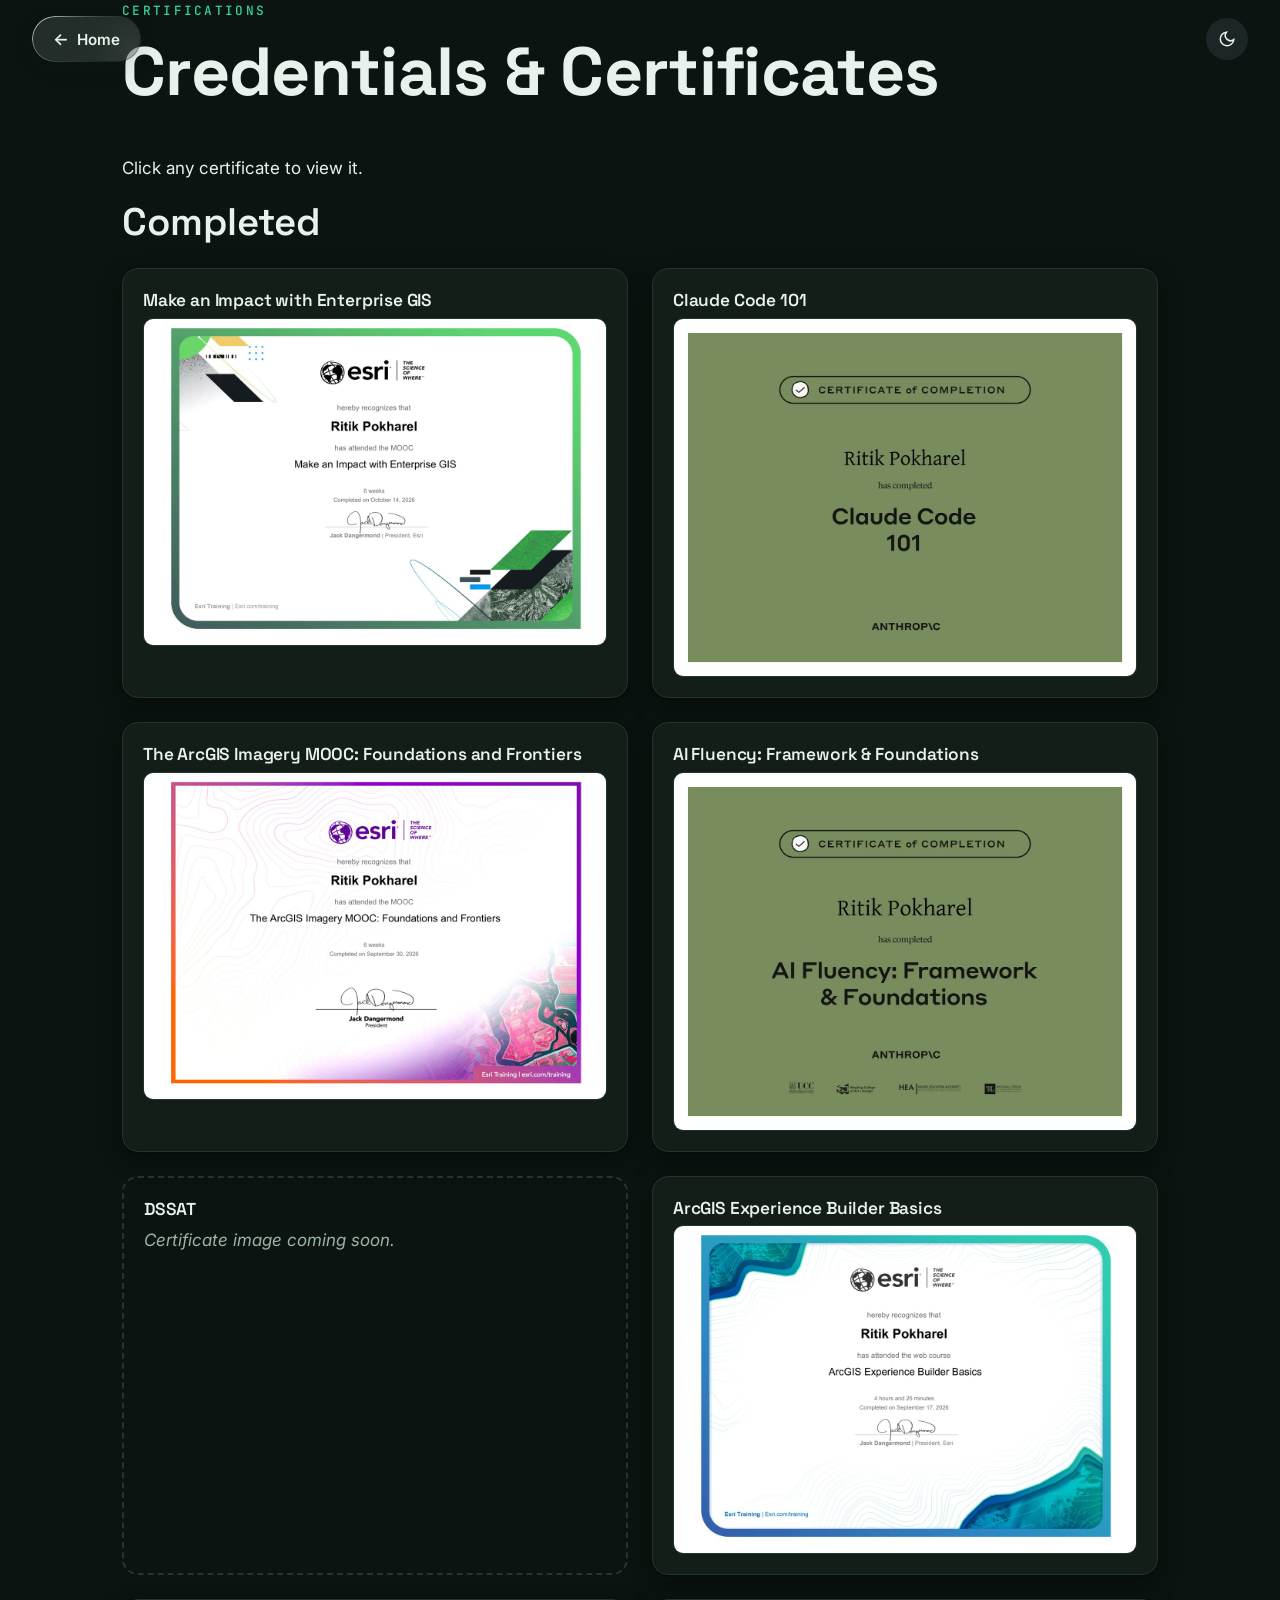
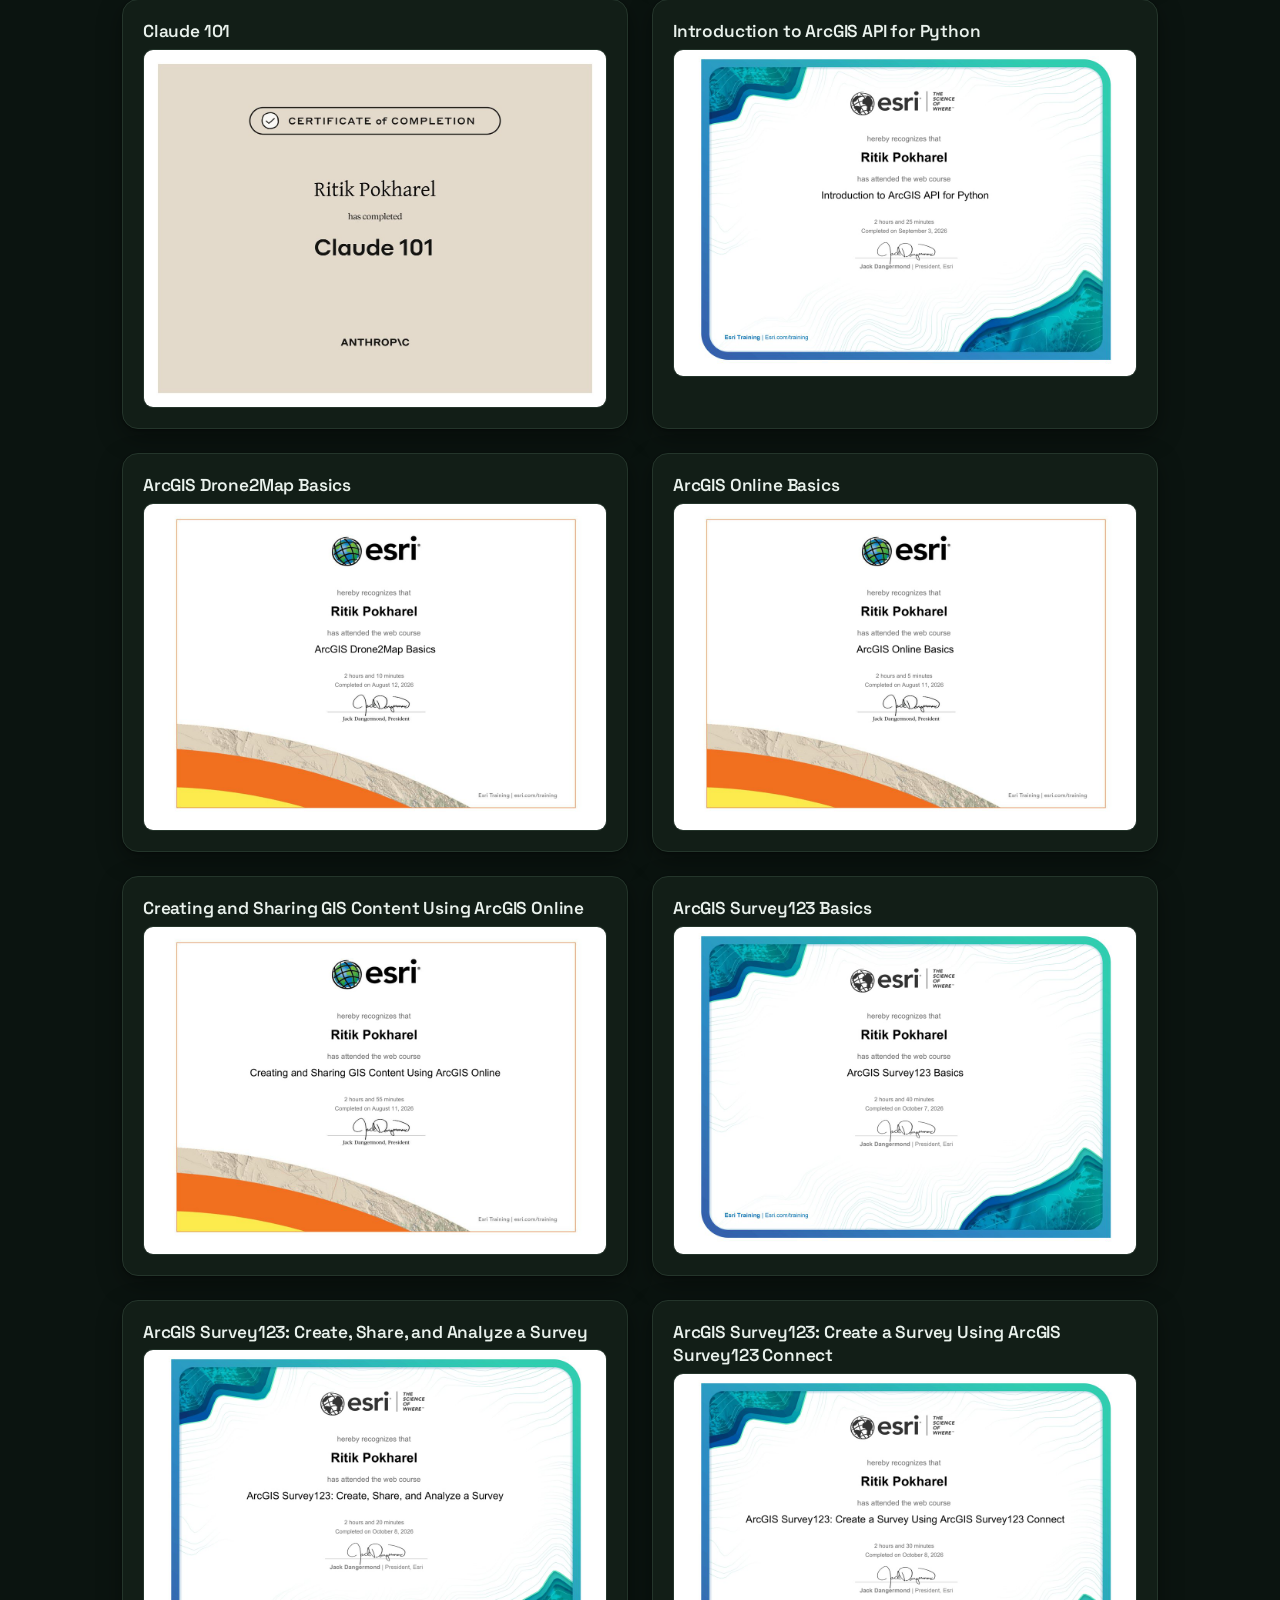
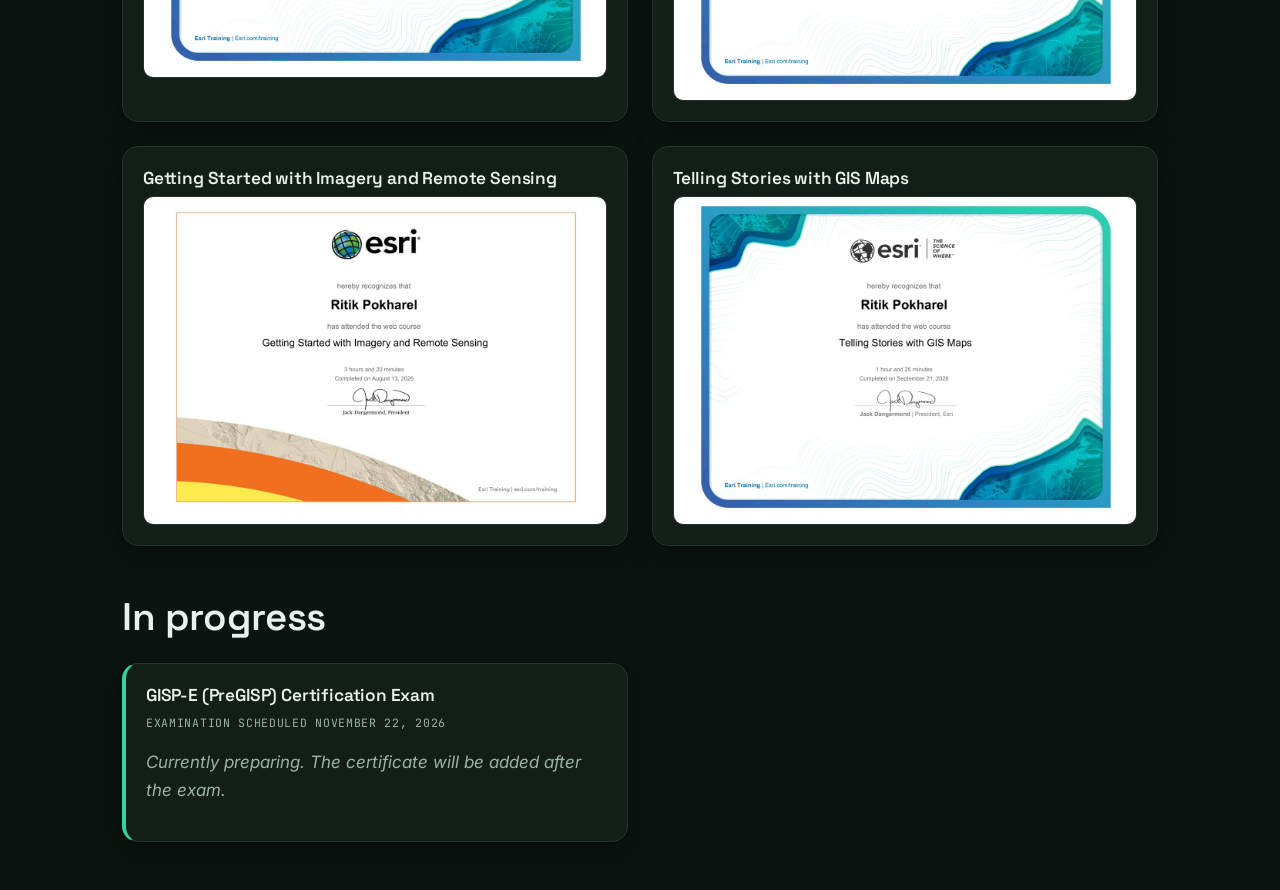
==== certifications.html @ 3c065e76 "Site + CV updates (Oct 20): Publications page, hero buttons, ResearchGate, About/Experience refresh," ====
<!DOCTYPE html>
<html lang="en" data-theme="dark">
<head>
  <meta charset="UTF-8">
  <meta name="viewport" content="width=device-width, initial-scale=1.0">
  <title>Credentials &amp; Certificates - Ritik Pokharel</title>
  <meta name="description" content="Credentials and certificates earned by Ritik Pokharel: Esri MOOCs, Esri web courses, and credentials.">
  <link rel="canonical" href="https://ritikpokharel21.github.io/certifications.html">
  <meta name="robots" content="index, follow">
  <meta name="theme-color" content="#0B1410" media="(prefers-color-scheme: dark)">
  <meta name="theme-color" content="#F8FAFC" media="(prefers-color-scheme: light)">
  <link rel="icon" type="image/svg+xml" href="favicon.svg">
  <link rel="preconnect" href="https://fonts.googleapis.com">
  <link rel="preconnect" href="https://fonts.gstatic.com" crossorigin>
  <link href="https://fonts.googleapis.com/css2?family=Space+Grotesk:wght@500;600;700&family=Inter:wght@400;500;600&family=JetBrains+Mono:wght@400;500&display=swap" rel="stylesheet">
  <link rel="stylesheet" href="assets/css/style.css">
</head>
<body>
  <header class="topbar">
    <a class="back-home glass" href="index.html"><span aria-hidden="true">&larr;</span> Home</a>
    <button class="theme-toggle" id="themeToggle" aria-label="Toggle dark mode" aria-pressed="false">
      <svg class="icon-sun" width="18" height="18" viewBox="0 0 24 24" fill="none" stroke="currentColor" stroke-width="2" aria-hidden="true">
        <circle cx="12" cy="12" r="4"/><path d="M12 2v2M12 20v2M4.9 4.9l1.4 1.4M17.7 17.7l1.4 1.4M2 12h2M20 12h2M4.9 19.1l1.4-1.4M17.7 6.3l1.4-1.4"/>
      </svg>
      <svg class="icon-moon" width="18" height="18" viewBox="0 0 24 24" fill="none" stroke="currentColor" stroke-width="2" aria-hidden="true">
        <path d="M21 12.8A9 9 0 1 1 11.2 3a7 7 0 0 0 9.8 9.8z"/>
      </svg>
    </button>
  </header>

  <main class="container">
    <p class="section-kicker mono">CERTIFICATIONS</p>
    <h1>Credentials &amp; Certificates</h1>
    <p class="lede">Click any certificate to view it.</p>
    <h2>Completed</h2>
    <div class="certs-grid">
      <article class="cert-card">
        <h3>Make an Impact with Enterprise GIS</h3>
        <a class="cert-img" href="assets/img/certs/cert-enterprise-gis.jpg" aria-label="View certificate: Make an Impact with Enterprise GIS">
          <img src="assets/img/certs/cert-enterprise-gis.jpg" alt="Certificate of completion: Make an Impact with Enterprise GIS" loading="lazy" width="1200" height="848">
        </a>
      </article>
      <article class="cert-card">
        <h3>Claude Code 101</h3>
        <a class="cert-img" href="assets/img/certs/cert-claude-code-101.jpg" aria-label="View certificate: Claude Code 101">
          <img src="assets/img/certs/cert-claude-code-101.jpg" alt="Certificate of completion: Claude Code 101" loading="lazy" width="1200" height="927">
        </a>
      </article>
      <article class="cert-card">
        <h3>The ArcGIS Imagery MOOC: Foundations and Frontiers</h3>
        <a class="cert-img" href="assets/img/certs/cert-imagery-mooc.jpg" aria-label="View certificate: The ArcGIS Imagery MOOC: Foundations and Frontiers">
          <img src="assets/img/certs/cert-imagery-mooc.jpg" alt="Certificate of completion: The ArcGIS Imagery MOOC: Foundations and Frontiers" loading="lazy" width="1200" height="848">
        </a>
      </article>
      <article class="cert-card">
        <h3>AI Fluency: Framework &amp; Foundations</h3>
        <a class="cert-img" href="assets/img/certs/cert-ai-fluency.jpg" aria-label="View certificate: AI Fluency: Framework and Foundations">
          <img src="assets/img/certs/cert-ai-fluency.jpg" alt="Certificate of completion: AI Fluency: Framework and Foundations" loading="lazy" width="1200" height="927">
        </a>
      </article>
      <article class="cert-card cert-placeholder">
        <h3>DSSAT</h3>
        <p class="cert-coming">Certificate image coming soon.</p>
      </article>
      <article class="cert-card">
        <h3>ArcGIS Experience Builder Basics</h3>
        <a class="cert-img" href="assets/img/certs/cert-experience-builder.jpg" aria-label="View certificate: ArcGIS Experience Builder Basics">
          <img src="assets/img/certs/cert-experience-builder.jpg" alt="Certificate of completion: ArcGIS Experience Builder Basics" loading="lazy" width="1200" height="848">
        </a>
      </article>
      <article class="cert-card">
        <h3>Claude 101</h3>
        <a class="cert-img" href="assets/img/certs/cert-claude-101.jpg" aria-label="View certificate: Claude 101">
          <img src="assets/img/certs/cert-claude-101.jpg" alt="Certificate of completion: Claude 101" loading="lazy" width="1200" height="927">
        </a>
      </article>
      <article class="cert-card">
        <h3>Introduction to ArcGIS API for Python</h3>
        <a class="cert-img" href="assets/img/certs/cert-api-python.jpg" aria-label="View certificate: Introduction to ArcGIS API for Python">
          <img src="assets/img/certs/cert-api-python.jpg" alt="Certificate of completion: Introduction to ArcGIS API for Python" loading="lazy" width="1200" height="848">
        </a>
      </article>
      <article class="cert-card">
        <h3>ArcGIS Drone2Map Basics</h3>
        <a class="cert-img" href="assets/img/certs/cert-drone2map.jpg" aria-label="View certificate: ArcGIS Drone2Map Basics">
          <img src="assets/img/certs/cert-drone2map.jpg" alt="Certificate of completion: ArcGIS Drone2Map Basics" loading="lazy" width="1200" height="848">
        </a>
      </article>
      <article class="cert-card">
        <h3>ArcGIS Online Basics</h3>
        <a class="cert-img" href="assets/img/certs/cert-online-basics.jpg" aria-label="View certificate: ArcGIS Online Basics">
          <img src="assets/img/certs/cert-online-basics.jpg" alt="Certificate of completion: ArcGIS Online Basics" loading="lazy" width="1200" height="848">
        </a>
      </article>
      <article class="cert-card">
        <h3>Creating and Sharing GIS Content Using ArcGIS Online</h3>
        <a class="cert-img" href="assets/img/certs/cert-online-content.jpg" aria-label="View certificate: Creating and Sharing GIS Content Using ArcGIS Online">
          <img src="assets/img/certs/cert-online-content.jpg" alt="Certificate of completion: Creating and Sharing GIS Content Using ArcGIS Online" loading="lazy" width="1200" height="848">
        </a>
      </article>
      <article class="cert-card">
        <h3>ArcGIS Survey123 Basics</h3>
        <a class="cert-img" href="assets/img/certs/cert-survey123-basics.jpg" aria-label="View certificate: ArcGIS Survey123 Basics">
          <img src="assets/img/certs/cert-survey123-basics.jpg" alt="Certificate of completion: ArcGIS Survey123 Basics" loading="lazy" width="1200" height="848">
        </a>
      </article>
      <article class="cert-card">
        <h3>ArcGIS Survey123: Create, Share, and Analyze a Survey</h3>
        <a class="cert-img" href="assets/img/certs/cert-survey123-analyze.jpg" aria-label="View certificate: ArcGIS Survey123: Create, Share, and Analyze a Survey">
          <img src="assets/img/certs/cert-survey123-analyze.jpg" alt="Certificate of completion: ArcGIS Survey123: Create, Share, and Analyze a Survey" loading="lazy" width="1200" height="848">
        </a>
      </article>
      <article class="cert-card">
        <h3>ArcGIS Survey123: Create a Survey Using ArcGIS Survey123 Connect</h3>
        <a class="cert-img" href="assets/img/certs/cert-survey123-connect.jpg" aria-label="View certificate: ArcGIS Survey123: Create a Survey Using ArcGIS Survey123 Connect">
          <img src="assets/img/certs/cert-survey123-connect.jpg" alt="Certificate of completion: ArcGIS Survey123: Create a Survey Using ArcGIS Survey123 Connect" loading="lazy" width="1200" height="848">
        </a>
      </article>
      <article class="cert-card">
        <h3>Getting Started with Imagery and Remote Sensing</h3>
        <a class="cert-img" href="assets/img/certs/cert-imagery-rs.jpg" aria-label="View certificate: Getting Started with Imagery and Remote Sensing">
          <img src="assets/img/certs/cert-imagery-rs.jpg" alt="Certificate of completion: Getting Started with Imagery and Remote Sensing" loading="lazy" width="1200" height="848">
        </a>
      </article>
      <article class="cert-card">
        <h3>Telling Stories with GIS Maps</h3>
        <a class="cert-img" href="assets/img/certs/cert-storymaps.jpg" aria-label="View certificate: Telling Stories with GIS Maps">
          <img src="assets/img/certs/cert-storymaps.jpg" alt="Certificate of completion: Telling Stories with GIS Maps" loading="lazy" width="1200" height="848">
        </a>
      </article>
    </div>
    <h2>In progress</h2>
    <div class="certs-grid">
      <article class="cert-card cert-progress">
        <h3>GISP-E (PreGISP) Certification Exam</h3>
        <p class="cert-meta mono">EXAMINATION SCHEDULED NOVEMBER 22, 2026</p>
        <p class="cert-coming">Currently preparing. The certificate will be added after the exam.</p>
      </article>
    </div>
  </main>

  <div class="lightbox" id="certLightbox" role="dialog" aria-modal="true" aria-label="Certificate viewer" hidden>
    <button class="lightbox-close" aria-label="Close certificate viewer">&times;</button>
    <figure class="lightbox-figure">
      <img id="lightboxImg" src="" alt="">
      <figcaption id="lightboxCap"></figcaption>
    </figure>
  </div>

  <script src="assets/js/main.js"></script>
</body>
</html>
---- assets/css/style.css ----
/* Ritik Pokharel - portfolio. One accent, subtle GIS motifs. */

:root {
  --font-head: "Space Grotesk", system-ui, -apple-system, "Segoe UI", sans-serif;
  --font-body: "Inter", system-ui, -apple-system, "Segoe UI", sans-serif;
  --font-mono: "JetBrains Mono", ui-monospace, SFMono-Regular, Menlo, monospace;
  --maxw: 1100px;
  --radius: 12px;
  --shadow: 0 1px 2px rgb(15 23 42 / 0.06), 0 8px 24px rgb(15 23 42 / 0.07);
}

html[data-theme="light"] {
  --bg: #F8FAFC;
  --surface: #FFFFFF;
  --surface-2: #F1F5F9;
  --ink: #0F172A;
  --muted: #475569;
  --line: #E2E8F0;
  --accent: #059669;
  --accent-text: #047857;
  --accent-soft: #D1FAE5;
  --accent-ink: #065F46;
  --chip-1: #ECFDF5;
  --chip-2: #D1FAE5;
  --chip-3: #A7F3D0;
  --contour: #0F172A;
  --map-river: #8CA0B5;
  --map-river-op: 0.26;
  --map-arterial: #9AA3AD;
  --map-arterial-op: 0.30;
  --map-minor: #9AA3AD;
  --map-minor-op: 0.17;
  --map-interstate: #9AA3AD;
  --map-interstate-op: 0.42;
  --spec-hi: rgb(255 255 255 / 0.65);
  color-scheme: light;
}

html[data-theme="dark"] {
  --bg: #0B1410;
  --surface: #121E17;
  --surface-2: #182820;
  --ink: #E9F1EC;
  --muted: #9DB3A6;
  --line: #24352B;
  --accent: #34D399;
  --accent-text: #34D399;
  --accent-soft: #0E2A20;
  --accent-ink: #A7F3D0;
  --chip-1: #12291E;
  --chip-2: #16332A;
  --chip-3: #1C4434;
  --contour: #E9F1EC;
  --map-river: #5B6B7C;
  --map-river-op: 0.30;
  --map-arterial: #4A5865;
  --map-arterial-op: 0.34;
  --map-minor: #3A4550;
  --map-minor-op: 0.26;
  --map-interstate: #4A5865;
  --map-interstate-op: 0.45;
  --spec-hi: rgb(255 255 255 / 0.16);
  --shadow: 0 1px 2px rgb(0 0 0 / 0.3), 0 8px 24px rgb(0 0 0 / 0.35);
  color-scheme: dark;
}

/* Base */
*, *::before, *::after { box-sizing: border-box; }
html { scroll-behavior: smooth; scroll-padding-top: 104px; }

/* Fixed real-street map backdrop (downtown Baton Rouge) - whisper-faint, whitespace only */
.map-backdrop {
  position: fixed; inset: 0; z-index: 0; pointer-events: none;
  -webkit-mask-image: radial-gradient(115% 85% at 50% 32%, #000 22%, transparent 76%);
  mask-image: radial-gradient(115% 85% at 50% 32%, #000 22%, transparent 76%);
}
.map-backdrop svg { display: block; width: 100%; height: 100%; }
.site-header, main, .site-footer { position: relative; z-index: 1; }
.br-minor path { fill: none; stroke: var(--map-minor); stroke-width: 4.5; opacity: var(--map-minor-op); }
.br-arterial path { fill: none; stroke: var(--map-arterial); stroke-width: 8; opacity: var(--map-arterial-op); stroke-linecap: round; }
.br-interstate path { fill: none; stroke: var(--map-interstate); stroke-width: 10; opacity: var(--map-interstate-op); stroke-linecap: round; }
.br-river path {
  fill: none; stroke: var(--map-river); stroke-width: 95;
  opacity: var(--map-river-op); stroke-linecap: round;
  filter: blur(7px);
}
@media (prefers-reduced-motion: reduce) {
  html { scroll-behavior: auto; }
  *, *::before, *::after { animation: none !important; transition: none !important; }
}
body {
  margin: 0;
  background: var(--bg);
  color: var(--ink);
  font-family: var(--font-body);
  font-size: clamp(1rem, 0.95rem + 0.25vw, 1.0625rem);
  line-height: 1.65;
  -webkit-font-smoothing: antialiased;
}
h1, h2, h3 { font-family: var(--font-head); line-height: 1.2; letter-spacing: -0.01em; margin: 0 0 0.6em; }
h1 { font-size: clamp(2.6rem, 5.5vw + 1rem, 4.25rem); font-weight: 700; }
h2 { font-size: clamp(1.7rem, 2.5vw + 0.8rem, 2.4rem); font-weight: 600; }
h3 { font-size: 1.2rem; font-weight: 600; }
p { margin: 0 0 1em; }
a { color: var(--accent-text); text-decoration: underline; text-underline-offset: 3px; text-decoration-thickness: 1px; }
a:hover { text-decoration-thickness: 2px; }
.mono { font-family: var(--font-mono); }
img { max-width: 100%; height: auto; display: block; }

:focus-visible {
  outline: 3px solid var(--accent-text);
  outline-offset: 3px;
  border-radius: 4px;
}

.skip-link {
  position: absolute; left: -9999px; top: 0;
  background: var(--accent); color: #fff; padding: 0.6em 1em; z-index: 200;
  text-decoration: none; font-weight: 600;
}
.skip-link:focus { left: 8px; top: 8px; }

.container { max-width: var(--maxw); margin: 0 auto; padding: 0 clamp(1.1rem, 4vw, 2rem); }
.section { padding: clamp(3.5rem, 8vw, 6rem) 0; }
.section-alt { background: var(--surface); border-top: 1px solid var(--line); border-bottom: 1px solid var(--line); }
.section-kicker {
  font-size: 0.8rem; letter-spacing: 0.18em; color: var(--accent-text);
  font-weight: 500; margin: 0 0 0.8em;
}
.section-lede { color: var(--muted); max-width: 44rem; font-size: 1.08rem; }

/* Floating glass pill nav - the signature chrome */
.site-header {
  position: sticky; top: 0; z-index: 100;
  background: transparent; border: none;
  padding: 14px clamp(1rem, 4vw, 2rem) 0;
}
.nav {
  position: relative;
  max-width: var(--maxw); margin: 0 auto;
  padding: 0.55rem 0.7rem 0.55rem 1.15rem;
  display: flex; align-items: center; gap: 0.8rem;
  border-radius: 999px;
  box-shadow: 0 10px 34px rgb(15 23 42 / 0.14), 0 2px 8px rgb(15 23 42 / 0.08);
}
html[data-theme="dark"] .nav {
  box-shadow: 0 10px 34px rgb(0 0 0 / 0.5), 0 2px 8px rgb(0 0 0 / 0.32);
}

/* ---- Liquid Glass material ----
   Layer stack: backdrop content -> blur+saturate frosting -> thin tint wash
   -> specular edge hairlines -> content at FULL opacity (never translucent). */
.glass {
  position: relative;
  isolation: isolate;
  backdrop-filter: blur(20px) saturate(1.6);
  -webkit-backdrop-filter: blur(20px) saturate(1.6);
}
html[data-theme="light"] .glass { background: rgb(15 23 42 / 0.07); }
html[data-theme="dark"] .glass { background: rgb(255 255 255 / 0.11); }
/* Specular edge: bright hairline on lit (top/left) edges, dark on shadowed (bottom/right) */
.glass::before {
  content: ""; position: absolute; inset: 0; border-radius: inherit;
  padding: 1px;
  background: linear-gradient(135deg,
    rgb(255 255 255 / 0.9) 0%,
    rgb(255 255 255 / 0.28) 26%,
    rgb(255 255 255 / 0.05) 50%,
    rgb(0 0 0 / 0.08) 74%,
    rgb(0 0 0 / 0.2) 100%);
  -webkit-mask: linear-gradient(#fff 0 0) content-box, linear-gradient(#fff 0 0);
  -webkit-mask-composite: xor;
  mask: linear-gradient(#fff 0 0) content-box, linear-gradient(#fff 0 0);
  mask-composite: exclude;
  pointer-events: none;
}
html[data-theme="dark"] .glass::before {
  background: linear-gradient(135deg,
    rgb(255 255 255 / 0.95) 0%,
    rgb(255 255 255 / 0.32) 26%,
    rgb(255 255 255 / 0.06) 50%,
    rgb(0 0 0 / 0.18) 74%,
    rgb(0 0 0 / 0.42) 100%);
}
/* Controls nested inside glass chrome stay SOLID - never stack blur on blur */
.nav .theme-toggle, .nav .nav-toggle {
  backdrop-filter: none; -webkit-backdrop-filter: none;
}
.nav .theme-toggle { background: rgb(127 140 155 / 0.16); border: 1px solid transparent; }
.nav .nav-toggle { background: rgb(127 140 155 / 0.12); border: 1px solid transparent; }
.brand {
  display: flex; align-items: center; gap: 0.55rem;
  color: var(--ink); text-decoration: none; font-family: var(--font-head);
  font-weight: 700; font-size: 1.05rem; margin-right: auto;
}
.brand-pin { color: var(--accent-text); flex: none; }
.nav-links {
  display: flex; gap: 0.25rem; list-style: none; margin: 0; padding: 0;
  align-items: center;
}
.nav-links a {
  color: var(--muted); text-decoration: none; font-size: 0.92rem; font-weight: 500;
  padding: 0.45em 0.7em; border-radius: 8px; white-space: nowrap;
}
.nav-links a:hover { color: var(--ink); background: var(--surface-2); }
.nav-links a.active { color: var(--accent-text); }
.nav-toggle {
  display: none; background: none; border: 1px solid var(--line); border-radius: 8px;
  width: 42px; height: 42px; cursor: pointer; flex-direction: column;
  align-items: center; justify-content: center; gap: 5px; margin-left: auto;
}
.nav-toggle span { display: block; width: 20px; height: 2px; background: var(--ink); border-radius: 2px; }
.theme-toggle {
  background: var(--surface-2); border: 1px solid var(--line); border-radius: 999px;
  width: 42px; height: 42px; cursor: pointer; color: var(--ink);
  display: inline-flex; align-items: center; justify-content: center; flex: none;
}
.theme-toggle:hover { border-color: var(--accent-text); }
.icon-moon { display: none; }
html[data-theme="dark"] .icon-moon { display: block; }
html[data-theme="dark"] .icon-sun { display: none; }

/* Hero */
.hero { position: relative; overflow: hidden; padding: clamp(4rem, 10vw, 7.5rem) 0 3rem; }
.hero-inner { position: relative; text-align: center; max-width: 780px; }
.hero-coords {
  font-size: 0.78rem; letter-spacing: 0.22em; color: var(--muted); margin-bottom: 1.4em;
}
.hero-subtitle {
  font-family: var(--font-head); font-size: clamp(1.1rem, 2vw + 0.6rem, 1.5rem);
  font-weight: 500; color: var(--accent-text); margin: 0.4em 0 1em;
}
.hero-value { color: var(--muted); font-size: 1.1rem; max-width: 40rem; margin: 0 auto 2em; }
.hero-ctas { display: flex; gap: 0.9rem; justify-content: center; flex-wrap: wrap; margin-bottom: 2.2em; }
.btn {
  display: inline-block; padding: 0.85em 1.7em; border-radius: 999px;
  font-weight: 600; font-size: 1rem; text-decoration: none;
  box-shadow: 0 6px 22px rgb(15 23 42 / 0.12);
}
/* Primary CTA: emerald-tinted glass lens, text at full opacity */
html[data-theme="light"] .btn-primary {
  background: linear-gradient(180deg, rgb(5 150 105 / 0.24), rgb(5 150 105 / 0.14));
  color: #052E22;
}
html[data-theme="dark"] .btn-primary {
  background: linear-gradient(180deg, rgb(52 211 153 / 0.34), rgb(52 211 153 / 0.22));
  color: #F2FBF6;
  box-shadow: 0 6px 22px rgb(0 0 0 / 0.4);
}
.btn-primary:hover { text-decoration: none; transform: translateY(-1px); }
/* Secondary CTA: neutral glass lens */
html[data-theme="light"] .btn-secondary { color: var(--accent-text); }
html[data-theme="dark"] .btn-secondary { color: var(--accent-text); }
.btn-secondary:hover { text-decoration: none; transform: translateY(-1px); }
.hero-social { display: flex; gap: 1rem; justify-content: center; }
.hero-social a {
  width: 48px; height: 48px; border-radius: 50%;
  color: var(--ink); display: inline-flex; align-items: center; justify-content: center;
  box-shadow: 0 6px 20px rgb(15 23 42 / 0.1);
}
.hero-social a:hover { color: var(--accent-text); }
.north-divider { display: flex; justify-content: center; margin-top: 3.2rem; color: var(--muted); opacity: 0.65; }

/* About */
.about-grid { display: grid; grid-template-columns: 250px 1fr; gap: 2.5rem; align-items: start; margin-top: 1.5rem; }
.about-photo { margin: 0; }
.about-photo img { width: 100%; height: auto; aspect-ratio: 1 / 1; object-fit: cover; display: block; border-radius: 20px; border: 1px solid var(--line); box-shadow: var(--shadow); }
.stats { grid-column: 1 / -1; }
.stats { display: grid; grid-template-columns: repeat(3, 1fr); gap: 1rem; margin: 0; }
.stat {
  background: var(--surface); border: 1px solid var(--line); border-radius: var(--radius);
  padding: 1.2rem 1.1rem; box-shadow: var(--shadow);
}
.stat dt { font-size: 0.82rem; color: var(--muted); order: 2; }
.stat dd { margin: 0 0 0.35em; font-family: var(--font-head); font-weight: 700; font-size: 1.9rem; color: var(--accent-text); order: 1; }
.stat { display: flex; flex-direction: column; }

/* Timeline */
.timeline { list-style: none; margin: 2rem 0 0; padding: 0; position: relative; }
.timeline::before {
  content: ""; position: absolute; left: 8px; top: 8px; bottom: 8px; width: 2px;
  background: var(--line);
}
.timeline-item { position: relative; padding: 0 0 2rem 2.6rem; }
.timeline-item:last-child { padding-bottom: 0; }
.timeline-marker {
  position: absolute; left: 0; top: 6px; width: 18px; height: 18px; border-radius: 50%;
  background: var(--bg); border: 3px solid var(--accent-text);
}
.timeline-card {
  background: var(--bg); border: 1px solid var(--line); border-radius: var(--radius);
  padding: 1.4rem 1.5rem; box-shadow: var(--shadow);
}
.section-alt .timeline-card { background: var(--surface); }
.timeline-date { font-size: 0.8rem; letter-spacing: 0.08em; color: var(--accent-text); margin: 0 0 0.4em; font-weight: 500; }
.timeline-card h3 { margin-bottom: 0.15em; }
.timeline-org { color: var(--muted); font-size: 0.95rem; margin-bottom: 0.9em; }
.timeline-card ul { margin: 0; padding-left: 1.2em; }
.timeline-card li { margin-bottom: 0.5em; }
.timeline-card li::marker { color: var(--accent-text); }

/* Cards (projects) */
.cards { display: grid; grid-template-columns: repeat(3, 1fr); gap: 1.5rem; margin-top: 2rem; }
.card {
  background: var(--surface); border: 1px solid var(--line); border-radius: var(--radius);
  overflow: hidden; box-shadow: var(--shadow); display: flex; flex-direction: column;
}
.card-img { width: 100%; height: 190px; object-fit: cover; border-bottom: 1px solid var(--line); background: var(--surface-2); }
.card-body { padding: 1.4rem; display: flex; flex-direction: column; gap: 0.35rem; flex: 1; }
.card-body p { margin: 0 0 0.55em; font-size: 0.96rem; }
.card-kicker { font-size: 0.74rem; letter-spacing: 0.16em; color: var(--accent-text); font-weight: 500; margin: 0 0 0.5em !important; }
.card-links { margin-top: auto; padding-top: 0.6em; display: flex; gap: 1.2rem; flex-wrap: wrap; font-weight: 600; font-size: 0.95rem; }

/* Publications */
.pub-list { list-style: none; margin: 2rem 0 0; padding: 0; display: grid; gap: 1.4rem; }
.pub-list li {
  background: var(--bg); border: 1px solid var(--line); border-radius: var(--radius);
  padding: 1.25rem 1.4rem;
}
.section-alt .pub-list li { background: var(--surface); }
.pub-citation { margin: 0 0 0.5em; }
.pub-meta { margin: 0; font-size: 0.92rem; display: flex; gap: 0.8rem; align-items: center; flex-wrap: wrap; }
.badge {
  display: inline-block; background: var(--accent-soft); color: var(--accent-ink);
  font-size: 0.75rem; font-weight: 600; padding: 0.25em 0.8em; border-radius: 999px;
  letter-spacing: 0.04em;
}
.thesis-line { margin-top: 1.6rem; color: var(--muted); font-size: 0.96rem; }

/* Certifications */
.cert-groups { display: grid; gap: 2rem; margin-top: 2rem; }
.cert-group h3 { margin-bottom: 0.7em; padding-bottom: 0.4em; border-bottom: 2px solid var(--accent-soft); }
.muted-note { color: var(--muted); font-weight: 400; font-size: 0.85em; }
.cert-list { list-style: none; margin: 0; padding: 0; display: grid; gap: 0.55rem; }
.cert-list li {
  display: flex; justify-content: space-between; align-items: center; gap: 1rem;
  background: var(--surface); border: 1px solid var(--line); border-radius: 10px;
  padding: 0.75rem 1.1rem;
}
.pdf-link {
  font-family: var(--font-mono); font-size: 0.75rem; font-weight: 500;
  border: 1px dashed var(--line); border-radius: 6px; padding: 0.35em 0.8em;
  color: var(--muted); text-decoration: none; white-space: nowrap;
}
.pdf-link:hover { border-color: var(--accent-text); color: var(--accent-text); }

/* Skills */
.skill-groups { display: grid; gap: 1.8rem; margin-top: 2rem; }
.skill-group h3 { font-size: 1.05rem; margin-bottom: 0.7em; }
.chips { list-style: none; margin: 0; padding: 0; display: flex; flex-wrap: wrap; gap: 0.55rem; }
.chips li {
  font-size: 0.88rem; font-weight: 500; padding: 0.42em 0.95em; border-radius: 999px;
  border: 1px solid var(--line);
}
.chips li:nth-child(3n+1) { background: var(--chip-1); }
.chips li:nth-child(3n+2) { background: var(--chip-2); }
.chips li:nth-child(3n) { background: var(--chip-3); }
html[data-theme="dark"] .chips li { color: var(--ink); border-color: var(--line); }

/* Map */
.map-wrap { margin-top: 2rem; }
#map {
  height: 420px; border-radius: var(--radius); border: 1px solid var(--line);
  box-shadow: var(--shadow); background: var(--surface-2); z-index: 1;
}
.map-fallback { color: var(--muted); padding: 2rem; text-align: center; }
.leaflet-container { font-family: var(--font-body); }
.leaflet-popup-content a { color: var(--accent-text); }

/* Gallery */
.gallery { display: grid; grid-template-columns: 1fr 2fr; gap: 1.5rem; margin-top: 2rem; }
.gallery figure { margin: 0; }
.gallery img {
  border-radius: var(--radius); border: 1px solid var(--line); width: 100%;
  object-fit: cover; aspect-ratio: 4 / 3; background: var(--surface-2);
}
.gallery figure:first-child img { aspect-ratio: 1 / 1; }
.gallery figcaption { font-size: 0.72rem; letter-spacing: 0.12em; color: var(--muted); margin-top: 0.6em; text-align: center; }
img[data-placeholder="true"] { opacity: 0.92; }

/* Field notes sneak peek */
.gallery-peek { display: grid; grid-template-columns: repeat(4, 1fr); gap: 1rem; margin-top: 2rem; }
.gallery-peek figure { margin: 0; }
.gallery-peek img {
  border-radius: var(--radius); border: 1px solid var(--line); width: 100%;
  object-fit: cover; aspect-ratio: 4 / 3; background: var(--surface-2);
}
.gallery-peek figcaption { font-size: 0.68rem; letter-spacing: 0.12em; color: var(--muted); margin-top: 0.5em; text-align: center; }
.gallery-cta { text-align: center; margin-top: 2rem; }
.gallery-note { margin-top: 1rem; font-size: 0.72rem; letter-spacing: 0.14em; color: var(--muted); }
@media (max-width: 900px) { .gallery-peek { grid-template-columns: 1fr 1fr; } }

/* Standalone gallery page */
.gallery-hero { padding: clamp(3rem, 8vw, 5rem) 0 0.5rem; text-align: center; }
.gallery-group { margin-top: 3rem; }
.gallery-group h3 { margin-bottom: 0.2em; }
.gallery-group .group-meta { color: var(--muted); font-size: 0.85rem; letter-spacing: 0.1em; }
.g-grid { display: grid; grid-template-columns: repeat(3, 1fr); gap: 1.5rem; margin-top: 1.25rem; }
.g-grid figure { margin: 0; }
.g-grid img {
  border-radius: var(--radius); border: 1px solid var(--line); width: 100%;
  object-fit: cover; aspect-ratio: 4 / 3; background: var(--surface-2);
}
.g-grid figcaption { font-size: 0.68rem; letter-spacing: 0.12em; color: var(--muted); margin-top: 0.5em; text-align: center; }
@media (max-width: 900px) { .g-grid { grid-template-columns: 1fr 1fr; } }
@media (max-width: 560px) { .g-grid { grid-template-columns: 1fr; } }

/* Contact */
.contact-inner { text-align: center; max-width: 820px; }
.contact-inner .section-lede { margin-left: auto; margin-right: auto; }
.contact-cards { display: grid; grid-template-columns: repeat(3, 1fr); gap: 1.2rem; margin-top: 2.2rem; text-align: left; }
.contact-card {
  display: flex; gap: 1rem; align-items: flex-start;
  background: var(--surface); border: 1px solid var(--line); border-radius: var(--radius);
  padding: 1.3rem; text-decoration: none; color: var(--ink); box-shadow: var(--shadow);
}
.contact-card:hover { border-color: var(--accent-text); text-decoration: none; }
.contact-card svg { color: var(--accent-text); flex: none; margin-top: 0.15em; }
.contact-card .mono { font-size: 0.75rem; color: var(--muted); overflow-wrap: anywhere; }
.contact-card-primary { border: 2px solid var(--accent-text); }

/* Footer */
.site-footer { border-top: 1px solid var(--line); padding: 1.6rem 0; background: var(--surface); }
.footer-inner { display: flex; justify-content: space-between; align-items: center; gap: 1rem; flex-wrap: wrap; }
.footer-inner p { margin: 0; font-size: 0.9rem; color: var(--muted); }
.back-to-top {
  display: inline-flex; align-items: center; gap: 0.5em;
  border: none; border-radius: 999px;
  color: var(--ink); padding: 0.55em 1.1em; cursor: pointer; font-size: 0.9rem; font-weight: 600;
  box-shadow: 0 6px 20px rgb(15 23 42 / 0.1);
}
.back-to-top:hover { color: var(--accent-text); }

/* Solid content surfaces echo the glass language with a top specular hairline.
   (Glass itself is reserved for floating chrome - never for reading surfaces.) */
.card, .timeline-card, .pub-list li, .cert-list li, .stat, .contact-card { position: relative; }
.card::after, .timeline-card::after, .pub-list li::after, .cert-list li::after,
.stat::after, .contact-card::after {
  content: ""; position: absolute; top: 0; left: 10%; right: 10%; height: 1px;
  background: linear-gradient(90deg, transparent, var(--spec-hi), transparent);
  pointer-events: none;
}

/* Responsive */
@media (max-width: 900px) {
  .cards { grid-template-columns: 1fr; max-width: 560px; margin-left: auto; margin-right: auto; }
  .about-grid { grid-template-columns: 1fr; gap: 2rem; }
  .about-photo { display: none; }
  .stats { grid-template-columns: 1fr 1fr; }
  .gallery { grid-template-columns: 1fr; }
  .contact-cards { grid-template-columns: 1fr; max-width: 480px; margin-left: auto; margin-right: auto; }
}
@media (max-width: 768px) {
  .nav-toggle { display: inline-flex; }
  .nav-links {
    display: none; position: absolute; top: calc(100% + 10px); left: 0; right: 0;
    flex-direction: column; align-items: stretch; gap: 0;
    background: var(--surface); /* SOLID panel - never glass-on-glass */
    border: 1px solid var(--line); border-radius: 22px;
    padding: 0.6rem; box-shadow: 0 18px 44px rgb(15 23 42 / 0.18);
    backdrop-filter: none; -webkit-backdrop-filter: none;
  }
  html[data-theme="dark"] .nav-links { box-shadow: 0 18px 44px rgb(0 0 0 / 0.5); }
  .nav-links.open { display: flex; }
  .nav-links a { padding: 0.7em 0.9em; font-size: 1rem; border-radius: 12px; }
  .theme-toggle { margin-left: 0; }
}
@media (max-width: 480px) {
  .hero-coords { letter-spacing: 0.1em; font-size: 0.7rem; }
  .stats { grid-template-columns: 1fr 1fr; }
  .stat dd { font-size: 1.6rem; }
  #map { height: 340px; }
  .hero-ctas .btn { width: 100%; text-align: center; }
  .hero-ctas { flex-direction: column; }
}

/* Honor prefers-reduced-transparency: glass becomes solid tints, no blur */
@media (prefers-reduced-transparency: reduce) {
  .glass {
    backdrop-filter: none; -webkit-backdrop-filter: none;
    border: 1px solid var(--line);
  }
  html[data-theme="light"] .glass { background: rgb(248 250 252 / 0.97); }
  html[data-theme="dark"] .glass { background: rgb(20 32 25 / 0.97); }
  html[data-theme="light"] .btn-primary { background: rgb(209 250 229 / 0.97); }
  html[data-theme="dark"] .btn-primary { background: rgb(14 42 32 / 0.97); }
  .glass::before { display: none; }
  .map-backdrop { display: none; }
}

/* ---------- Project pages ---------- */
.topbar {
  position: fixed; top: 1rem; left: clamp(1rem, 4vw, 2rem); right: clamp(1rem, 4vw, 2rem);
  display: flex; justify-content: space-between; align-items: center; z-index: 60;
}
.back-home {
  display: inline-flex; align-items: center; gap: 0.5em;
  padding: 0.7em 1.4em; border-radius: 999px;
  font-weight: 600; font-size: 0.95rem; color: var(--ink); text-decoration: none;
  box-shadow: 0 6px 22px rgb(15 23 42 / 0.12);
}
.back-home:hover { text-decoration: none; transform: translateY(-1px); }
.back-home span { font-size: 1.1em; line-height: 1; }
.topbar .theme-toggle { background: rgb(127 140 155 / 0.16); border: 1px solid transparent; }
.project-page { max-width: 920px; padding-top: clamp(5rem, 12vw, 7rem); padding-bottom: 4rem; }
.project-page h1 { margin: 0.4em 0 0.8em; }
.project-hero {
  width: 100%; height: auto; aspect-ratio: 16 / 9; object-fit: cover;
  border-radius: 14px; border: 1px solid var(--line); margin-bottom: 1.6rem;
}
.project-summary { display: grid; gap: 0.4rem; margin-bottom: 2.5rem; }
.project-summary p { margin: 0 0 0.55em; font-size: 1.02rem; }
.project-page h2 { margin: 0 0 1rem; }
.pdf-frame iframe {
  width: 100%; height: 82vh; min-height: 480px;
  border: 1px solid var(--line); border-radius: 14px; background: #fff;
}
.pdf-actions { margin-top: 1.4rem; }

/* Clickable project cards (whole card navigates, except inner links) */
.card[data-project] { cursor: pointer; }
.card[data-project]:hover { transform: translateY(-3px); }
.card[data-project]:focus-visible { outline: 2px solid var(--accent-text); outline-offset: 3px; }

/* Project screenshot galleries */
.shots-intro { color: var(--muted); margin: 0 0 1.2rem; }
.shots { display: grid; grid-template-columns: repeat(3, 1fr); gap: 1.4rem; margin: 0 0 2rem; align-items: start; }
.shots figure { margin: 0; }
.shots img { width: 100%; height: auto; display: block; border-radius: 12px; border: 1px solid var(--line); background: var(--surface-2); }
.shots figure.wide { grid-column: 1 / -1; }
.shots figcaption { font-size: 0.88rem; color: var(--muted); margin-top: 0.55rem; line-height: 1.45; }
.shots figcaption .mono { color: var(--accent-text); margin-right: 0.4em; }
@media (max-width: 640px) { .shots { grid-template-columns: repeat(2, 1fr); gap: 1rem; } }

/* Big workflow diagram on project pages */
.workflow-figure { margin: 0 0 2.5rem; }
.workflow-figure img { width: 100%; height: auto; display: block; border-radius: 14px; border: 1px solid var(--line); background: #fff; }
.workflow-figure figcaption { font-size: 0.92rem; color: var(--muted); margin-top: 0.7rem; line-height: 1.55; }
.workflow-figure.tall img { max-width: 620px; margin: 0 auto; }

/* Project switcher tabs (on project pages) */
.project-tabs {
  display: flex; gap: 0.3rem; justify-content: flex-start;
  width: fit-content; max-width: 100%; margin: 0 auto 2.2rem; padding: 0.4rem 0.55rem;
  border-radius: 999px; overflow-x: auto; scrollbar-width: none;
  box-shadow: 0 6px 22px rgb(15 23 42 / 0.12);
}
.project-tabs::-webkit-scrollbar { display: none; }
.ptab {
  font-family: var(--font-mono); font-size: 0.78rem; letter-spacing: 0.05em; white-space: nowrap;
  padding: 0.55em 1.05em; border-radius: 999px; color: var(--muted); text-decoration: none;
  flex: none;
}
.ptab:hover { color: var(--ink); text-decoration: none; }
.ptab.active { background: var(--accent); color: #fff; font-weight: 500; }

/* Mobile: open PDFs fullscreen instead of the inline embed (iOS cannot touch-scroll PDF iframes) */
.pdf-open-card { display: none; }
.pdf-hint { color: var(--muted); font-size: 0.92rem; }
.pdf-header-mobile { display: none; }
@media (max-width: 700px) {
  .pdf-frame { display: none; }
  .pdf-open-card { display: block; margin-bottom: 1.2rem; }
  .pdf-open-card .btn { display: block; text-align: center; }
  .pdf-header-mobile { display: block; margin: 0 0 1.2rem; }
  .pdf-header-mobile img { width: 100%; height: auto; display: block; border-radius: 12px; border: 1px solid var(--line); background: #fff; }
}

/* Certifications CTA (homepage) */
.cert-cta { display: flex; align-items: center; justify-content: space-between; gap: 1.5rem; padding: 1.6rem 1.8rem; border-radius: 18px; text-decoration: none; color: inherit; box-shadow: 0 6px 22px rgb(15 23 42 / 0.12); }
.cert-cta:hover { text-decoration: none; transform: translateY(-2px); }
.cert-cta-kicker { font-size: 0.75rem; letter-spacing: 0.08em; color: var(--accent-text); }
.cert-cta-title { display: block; font-family: var(--font-head); font-size: 1.4rem; font-weight: 700; margin: 0.35rem 0 0.25rem; }
.cert-cta-sub { color: var(--muted); margin: 0; font-size: 0.95rem; }
.cert-cta-arrow { font-size: 1.8rem; color: var(--accent-text); flex: none; }

/* Certifications page */
.certs-grid { display: grid; grid-template-columns: repeat(2, minmax(0, 1fr)); gap: 1.5rem; margin: 0 0 3rem; }
.cert-card { background: var(--surface); border: 1px solid var(--line); border-radius: 16px; padding: 1.25rem; box-shadow: var(--shadow); }
.cert-card h3 { font-size: 1.08rem; margin: 0 0 0.35rem; line-height: 1.35; }
.cert-meta { font-size: 0.72rem; letter-spacing: 0.06em; color: var(--muted); margin: 0 0 1rem; text-transform: uppercase; }
.cert-img { display: block; }
.cert-card img { width: 100%; height: auto; display: block; border-radius: 10px; border: 1px solid var(--line); }
.cert-placeholder { border-style: dashed; border-width: 2px; background: transparent; box-shadow: none; }
.cert-coming { color: var(--muted); font-style: italic; }
.cert-progress { border-left: 4px solid var(--accent); }
@media (max-width: 760px) { .certs-grid { grid-template-columns: 1fr; } }

/* Certificate lightbox */
.cert-img { cursor: zoom-in; }
.lightbox { position: fixed; inset: 0; z-index: 100; display: flex; align-items: center; justify-content: center; padding: 1.25rem; background: rgb(2 6 12 / 0.88); -webkit-backdrop-filter: blur(10px); backdrop-filter: blur(10px); opacity: 0; transition: opacity 0.25s ease; }
.lightbox.open { opacity: 1; }
.lightbox[hidden] { display: none; }
.lightbox-figure { margin: 0; max-width: min(1100px, 100%); }
.lightbox-figure img { display: block; width: auto; max-width: 100%; max-height: calc(100vh - 7rem); margin: 0 auto; border-radius: 12px; box-shadow: 0 24px 80px rgb(0 0 0 / 0.5); background: #fff; }
.lightbox-figure figcaption { color: #fff; text-align: center; margin-top: 0.9rem; font-size: 1rem; }
.lightbox-close { position: absolute; top: 1rem; right: 1rem; width: 2.75rem; height: 2.75rem; border-radius: 999px; border: 1px solid rgb(255 255 255 / 0.25); background: rgb(255 255 255 / 0.12); color: #fff; font-size: 1.5rem; line-height: 1; cursor: pointer; }
.lightbox-close:hover { background: rgb(255 255 255 / 0.22); }
body.lightbox-open { overflow: hidden; }
@media (prefers-reduced-motion: reduce) { .lightbox { transition: none; } }

/* Publications page */
.pub-grid { display: grid; grid-template-columns: repeat(3, 1fr); gap: 1.5rem; margin-top: 2rem; }
.pub-card { background: var(--surface); border: 1px solid var(--line); border-radius: var(--radius); overflow: hidden; box-shadow: var(--shadow); display: flex; flex-direction: column; }
.pub-card > img { width: 100%; height: 168px; object-fit: contain; background: #ffffff; display: block; border-bottom: 1px solid var(--line); }
.pub-body { padding: 1.25rem 1.35rem 1.45rem; display: flex; flex-direction: column; gap: 0.55rem; flex: 1; }
.pub-body h3 { font-size: 1.1rem; line-height: 1.35; margin: 0; }
.pub-authors { color: var(--muted); font-size: 0.9rem; margin: 0; }
.pub-journal { margin: 0; font-size: 0.95rem; }
.pub-journal em { color: var(--accent-text); font-weight: 600; font-style: normal; }
.pub-actions { margin-top: auto; padding-top: 0.7rem; display: flex; gap: 0.65rem; flex-wrap: wrap; }
.pub-actions .btn { padding: 0.55rem 1rem; font-size: 0.9rem; }
@media (max-width: 900px) { .pub-grid { grid-template-columns: 1fr; } }

/* CV viewer page */
.cv-frame { width: 100%; height: 74vh; border: 1px solid var(--line); border-radius: var(--radius); background: var(--surface); display: block; }
.cv-actions { text-align: center; margin: 1.4rem 0 3rem; }
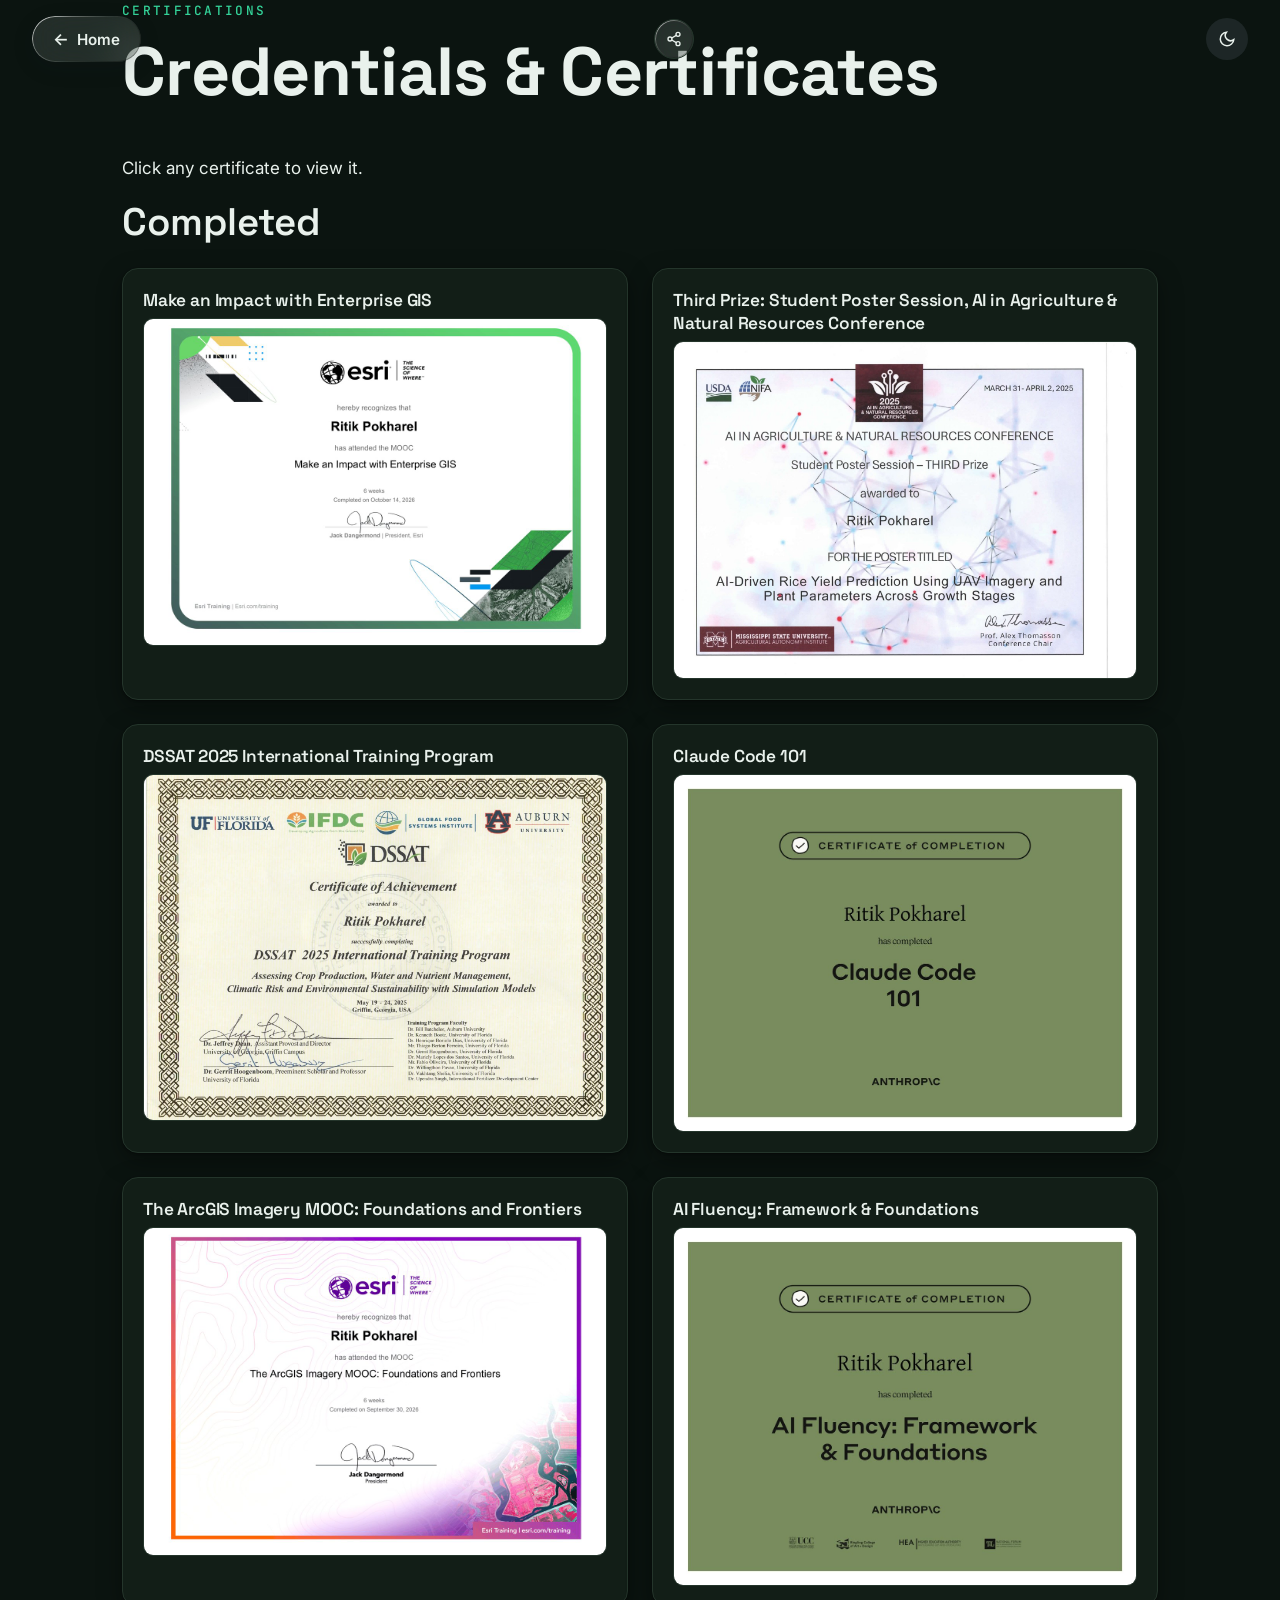
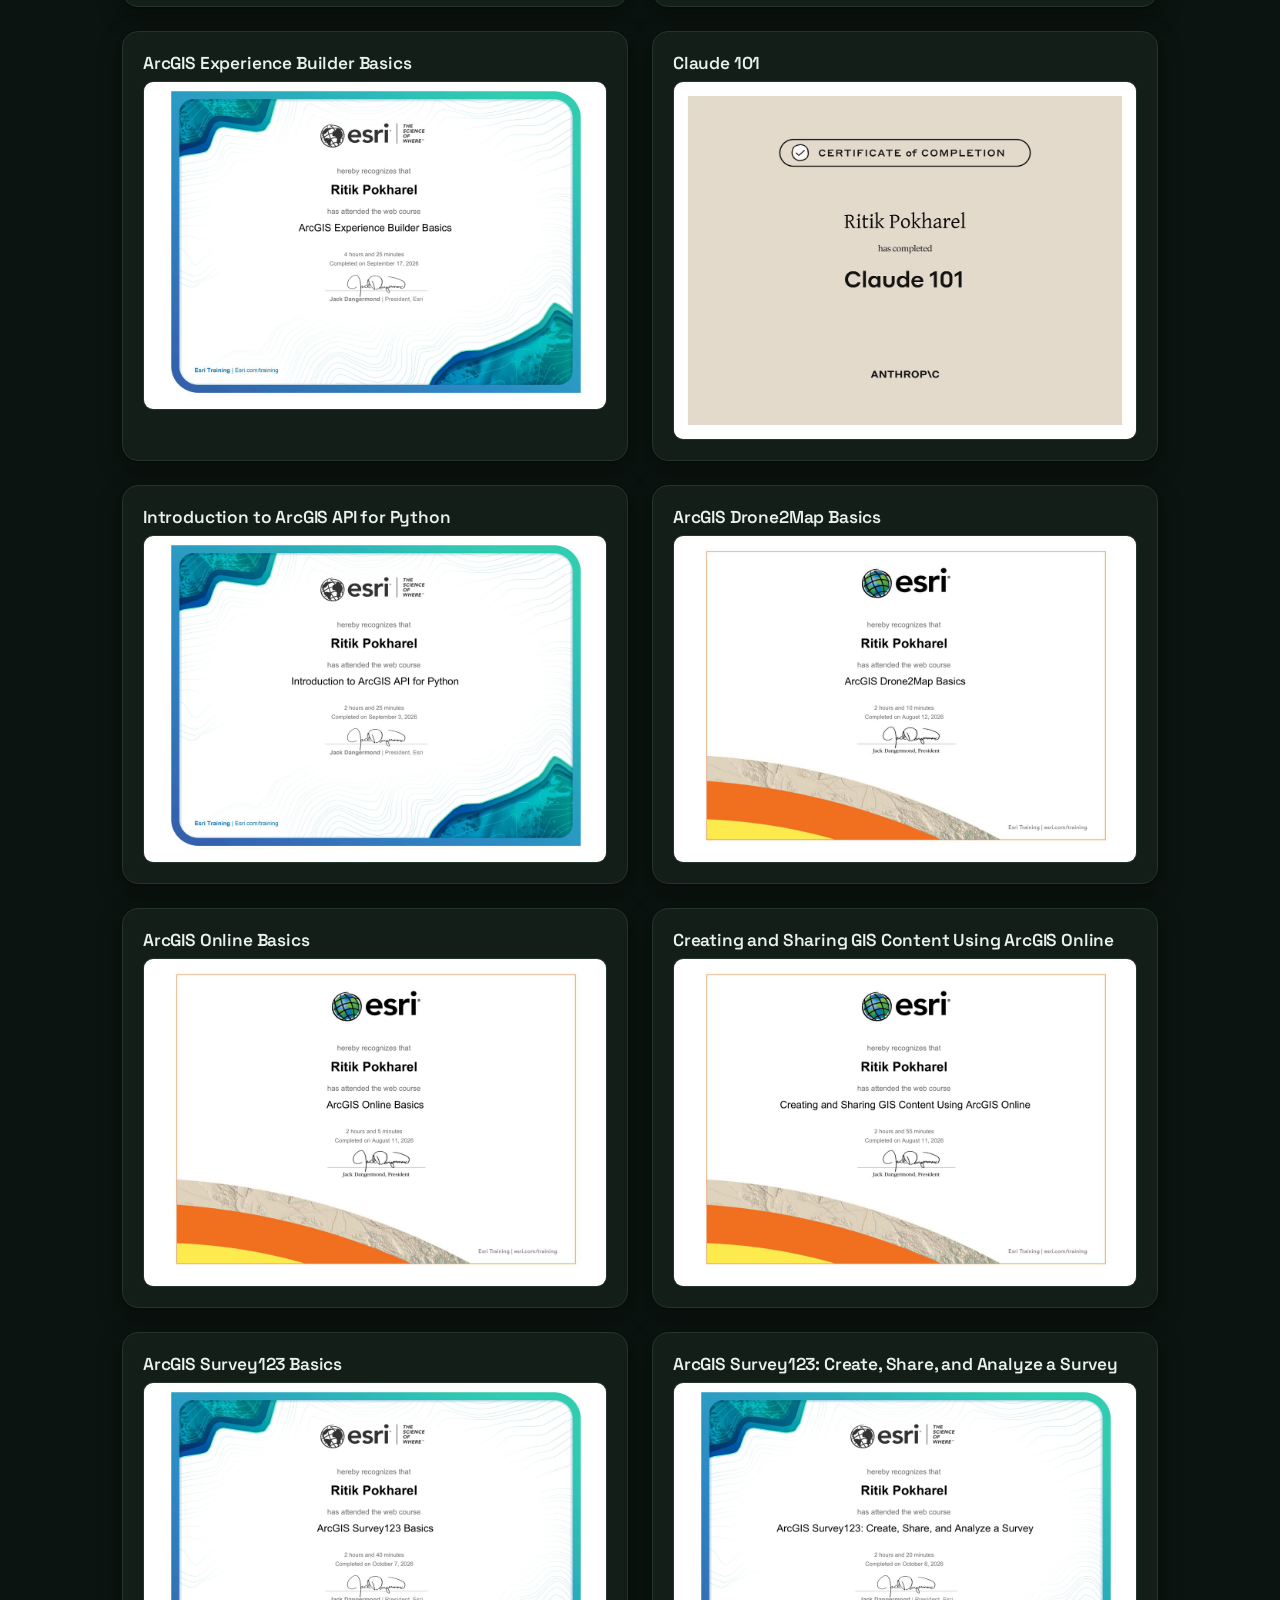
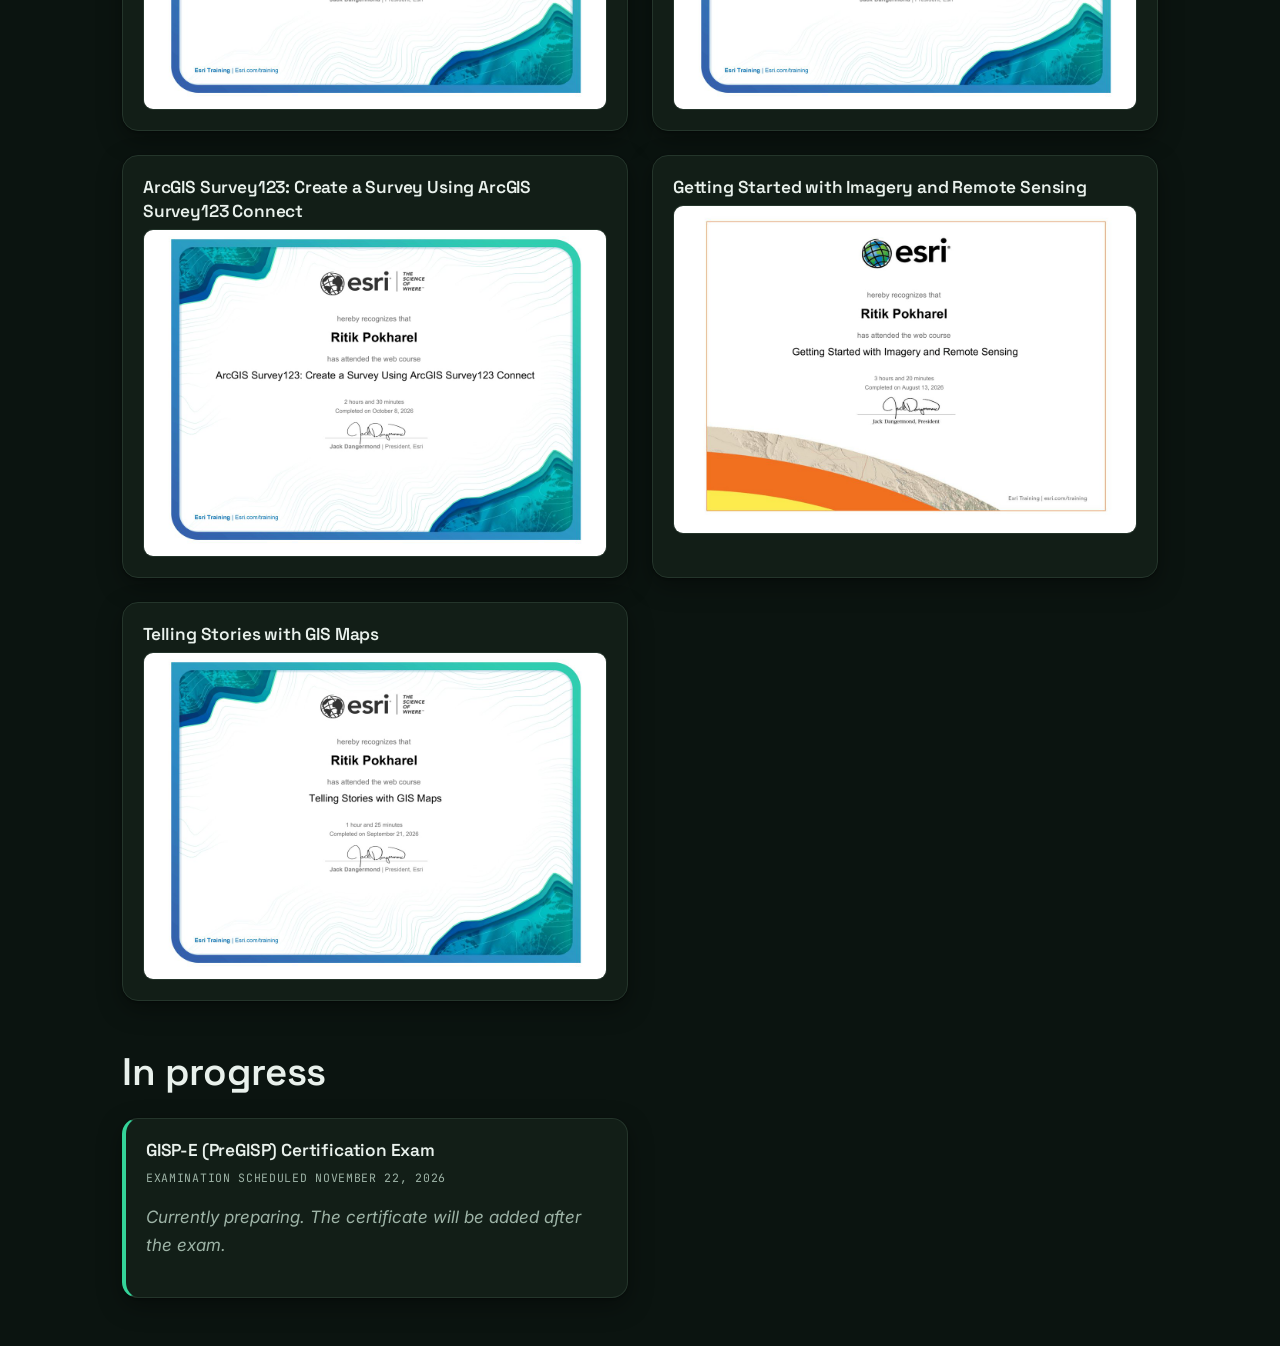
==== commit 0a58140a: "Add DSSAT + Third Prize certs (positions 2-3), share button, south scroll cue, relocate line (Oct 21" ====
--- a/certifications.html
+++ b/certifications.html
@@ -18,7 +18,10 @@
 <body>
   <header class="topbar">
     <a class="back-home glass" href="index.html"><span aria-hidden="true">&larr;</span> Home</a>
-    <button class="theme-toggle" id="themeToggle" aria-label="Toggle dark mode" aria-pressed="false">
+    <button class="share-btn glass" id="shareBtn" type="button" aria-label="Share this page" data-tip="Share">
+        <svg width="16" height="16" viewBox="0 0 24 24" fill="none" stroke="currentColor" stroke-width="2" stroke-linecap="round" stroke-linejoin="round" aria-hidden="true"><circle cx="18" cy="5" r="3"/><circle cx="6" cy="12" r="3"/><circle cx="18" cy="19" r="3"/><line x1="8.59" y1="13.51" x2="15.42" y2="17.49"/><line x1="15.41" y1="6.51" x2="8.59" y2="10.49"/></svg>
+      </button>
+      <button class="theme-toggle" id="themeToggle" aria-label="Toggle dark mode" aria-pressed="false">
       <svg class="icon-sun" width="18" height="18" viewBox="0 0 24 24" fill="none" stroke="currentColor" stroke-width="2" aria-hidden="true">
         <circle cx="12" cy="12" r="4"/><path d="M12 2v2M12 20v2M4.9 4.9l1.4 1.4M17.7 17.7l1.4 1.4M2 12h2M20 12h2M4.9 19.1l1.4-1.4M17.7 6.3l1.4-1.4"/>
       </svg>
@@ -41,6 +44,18 @@
         </a>
       </article>
       <article class="cert-card">
+        <h3>Third Prize: Student Poster Session, AI in Agriculture &amp; Natural Resources Conference</h3>
+        <a class="cert-img" href="assets/img/certs/cert-poster-third-prize.jpg" aria-label="View certificate: Third Prize, Student Poster Session, AI in Agriculture and Natural Resources Conference">
+          <img src="assets/img/certs/cert-poster-third-prize.jpg" alt="Third Prize certificate: Student Poster Session, AI in Agriculture and Natural Resources Conference 2025" loading="lazy" width="1600" height="1162">
+        </a>
+      </article>
+      <article class="cert-card">
+        <h3>DSSAT 2025 International Training Program</h3>
+        <a class="cert-img" href="assets/img/certs/cert-dssat.jpg" aria-label="View certificate: DSSAT 2025 International Training Program">
+          <img src="assets/img/certs/cert-dssat.jpg" alt="Certificate of Achievement: DSSAT 2025 International Training Program" loading="lazy" width="1600" height="1196">
+        </a>
+      </article>
+      <article class="cert-card">
         <h3>Claude Code 101</h3>
         <a class="cert-img" href="assets/img/certs/cert-claude-code-101.jpg" aria-label="View certificate: Claude Code 101">
           <img src="assets/img/certs/cert-claude-code-101.jpg" alt="Certificate of completion: Claude Code 101" loading="lazy" width="1200" height="927">
@@ -57,10 +72,6 @@
         <a class="cert-img" href="assets/img/certs/cert-ai-fluency.jpg" aria-label="View certificate: AI Fluency: Framework and Foundations">
           <img src="assets/img/certs/cert-ai-fluency.jpg" alt="Certificate of completion: AI Fluency: Framework and Foundations" loading="lazy" width="1200" height="927">
         </a>
-      </article>
-      <article class="cert-card cert-placeholder">
-        <h3>DSSAT</h3>
-        <p class="cert-coming">Certificate image coming soon.</p>
       </article>
       <article class="cert-card">
         <h3>ArcGIS Experience Builder Basics</h3>
--- a/assets/css/style.css
+++ b/assets/css/style.css
@@ -253,13 +253,53 @@
 html[data-theme="dark"] .btn-secondary { color: var(--accent-text); }
 .btn-secondary:hover { text-decoration: none; transform: translateY(-1px); }
 .hero-social { display: flex; gap: 1rem; justify-content: center; }
-.hero-social a {
+.hero-social a { position: relative;
   width: 48px; height: 48px; border-radius: 50%;
   color: var(--ink); display: inline-flex; align-items: center; justify-content: center;
   box-shadow: 0 6px 20px rgb(15 23 42 / 0.1);
 }
 .hero-social a:hover { color: var(--accent-text); }
-.north-divider { display: flex; justify-content: center; margin-top: 3.2rem; color: var(--muted); opacity: 0.65; }
+.share-btn {
+  background: var(--surface-2); border: 1px solid var(--line); border-radius: 999px;
+  width: 40px; height: 40px; display: inline-flex; align-items: center; justify-content: center;
+  color: var(--ink); cursor: pointer; flex: none;
+}
+.nav .share-btn { background: rgb(127 140 155 / 0.16); border: 1px solid transparent; backdrop-filter: none; -webkit-backdrop-filter: none; }
+.share-btn:hover { color: var(--accent-text); }
+/* South scroll cue at the end of the hero: a compass-style badge pointing down */
+.south-scroll {
+  display: flex; flex-direction: column; align-items: center; gap: 0.55rem;
+  margin-top: 3.2rem; color: var(--muted); text-decoration: none;
+}
+.south-scroll:hover { color: var(--ink); text-decoration: none; }
+.south-badge {
+  width: 52px; height: 52px; border-radius: 50%;
+  border: 1px solid var(--line); background: var(--surface);
+  display: flex; flex-direction: column; align-items: center; justify-content: center; gap: 1px;
+  box-shadow: var(--shadow);
+  animation: south-bob 2.4s ease-in-out infinite;
+}
+.south-letter { font-size: 0.8rem; font-weight: 700; line-height: 1; }
+.south-word { font-size: 0.68rem; letter-spacing: 0.34em; text-indent: 0.34em; text-transform: uppercase; }
+@keyframes south-bob { 0%, 100% { transform: translateY(0); } 50% { transform: translateY(5px); } }
+@media (prefers-reduced-motion: reduce) { .south-badge { animation: none; } }
+/* Generic name tooltip (Share button): pill above the control on desktop hover */
+[data-tip] { position: relative; }
+[data-tip]::after {
+  content: attr(data-tip);
+  position: absolute; bottom: calc(100% + 10px); left: 50%;
+  transform: translateX(-50%) translateY(4px);
+  background: var(--surface); color: var(--ink); border: 1px solid var(--line);
+  padding: 0.32rem 0.65rem; border-radius: 8px;
+  font-family: var(--font-body); font-size: 0.78rem; font-weight: 600; line-height: 1;
+  white-space: nowrap; opacity: 0; pointer-events: none;
+  transition: opacity 0.18s ease, transform 0.18s ease;
+  box-shadow: var(--shadow); z-index: 60;
+}
+@media (hover: hover) and (min-width: 769px) {
+  [data-tip]:hover::after, [data-tip]:focus-visible::after { opacity: 1; transform: translateX(-50%) translateY(0); }
+}
+[data-tip].tip-show::after { opacity: 1; transform: translateX(-50%) translateY(0); }
 
 /* About */
 .about-grid { display: grid; grid-template-columns: 250px 1fr; gap: 2.5rem; align-items: start; margin-top: 1.5rem; }
@@ -408,7 +448,7 @@
 /* Contact */
 .contact-inner { text-align: center; max-width: 820px; }
 .contact-inner .section-lede { margin-left: auto; margin-right: auto; }
-.contact-cards { display: grid; grid-template-columns: repeat(3, 1fr); gap: 1.2rem; margin-top: 2.2rem; text-align: left; }
+.contact-cards { display: grid; grid-template-columns: repeat(2, 1fr); gap: 1.2rem; margin-top: 2.2rem; text-align: left; max-width: 760px; margin-left: auto; margin-right: auto; }
 .contact-card {
   display: flex; gap: 1rem; align-items: flex-start;
   background: var(--surface); border: 1px solid var(--line); border-radius: var(--radius);
@@ -539,17 +579,32 @@
 .workflow-figure.tall img { max-width: 620px; margin: 0 auto; }
 
 /* Project switcher tabs (on project pages) */
+.project-tabs-wrap {
+  position: relative;
+  width: fit-content; max-width: 100%; margin: 0 auto 2.2rem;
+  border-radius: 999px; overflow: hidden;
+  box-shadow: 0 6px 22px rgb(15 23 42 / 0.12);
+}
+.project-tabs-wrap::before, .project-tabs-wrap::after {
+  content: ""; position: absolute; top: 0; bottom: 0; width: 30px; z-index: 2;
+  pointer-events: none; transition: opacity 0.25s ease;
+}
+.project-tabs-wrap::before { left: 0; background: linear-gradient(to right, var(--bg) 15%, transparent); }
+.project-tabs-wrap::after { right: 0; background: linear-gradient(to left, var(--bg) 15%, transparent); }
+.project-tabs-wrap.at-start::before { opacity: 0; }
+.project-tabs-wrap.at-end::after { opacity: 0; }
 .project-tabs {
   display: flex; gap: 0.3rem; justify-content: flex-start;
-  width: fit-content; max-width: 100%; margin: 0 auto 2.2rem; padding: 0.4rem 0.55rem;
-  border-radius: 999px; overflow-x: auto; scrollbar-width: none;
-  box-shadow: 0 6px 22px rgb(15 23 42 / 0.12);
+  padding: 0.4rem 0.55rem;
+  overflow-x: auto; scrollbar-width: none;
+  scroll-snap-type: x proximity;
+  -webkit-overflow-scrolling: touch;
 }
 .project-tabs::-webkit-scrollbar { display: none; }
 .ptab {
   font-family: var(--font-mono); font-size: 0.78rem; letter-spacing: 0.05em; white-space: nowrap;
   padding: 0.55em 1.05em; border-radius: 999px; color: var(--muted); text-decoration: none;
-  flex: none;
+  flex: none; scroll-snap-align: center;
 }
 .ptab:hover { color: var(--ink); text-decoration: none; }
 .ptab.active { background: var(--accent); color: #fff; font-weight: 500; }
@@ -615,3 +670,33 @@
 /* CV viewer page */
 .cv-frame { width: 100%; height: 74vh; border: 1px solid var(--line); border-radius: var(--radius); background: var(--surface); display: block; }
 .cv-actions { text-align: center; margin: 1.4rem 0 3rem; }
+
+/* Hero social icons: name tooltip above the icon on desktop hover */
+@media (hover: hover) and (min-width: 769px) {
+  .hero-social a::after {
+    content: attr(data-label);
+    position: absolute;
+    bottom: calc(100% + 10px);
+    left: 50%;
+    transform: translateX(-50%) translateY(4px);
+    background: var(--surface);
+    color: var(--ink);
+    border: 1px solid var(--line);
+    padding: 0.32rem 0.65rem;
+    border-radius: 8px;
+    font-size: 0.78rem;
+    font-weight: 600;
+    line-height: 1;
+    white-space: nowrap;
+    opacity: 0;
+    pointer-events: none;
+    transition: opacity 0.18s ease, transform 0.18s ease;
+    box-shadow: var(--shadow);
+    z-index: 40;
+  }
+  .hero-social a:hover::after, .hero-social a:focus-visible::after {
+    opacity: 1;
+    transform: translateX(-50%) translateY(0);
+  }
+}
+
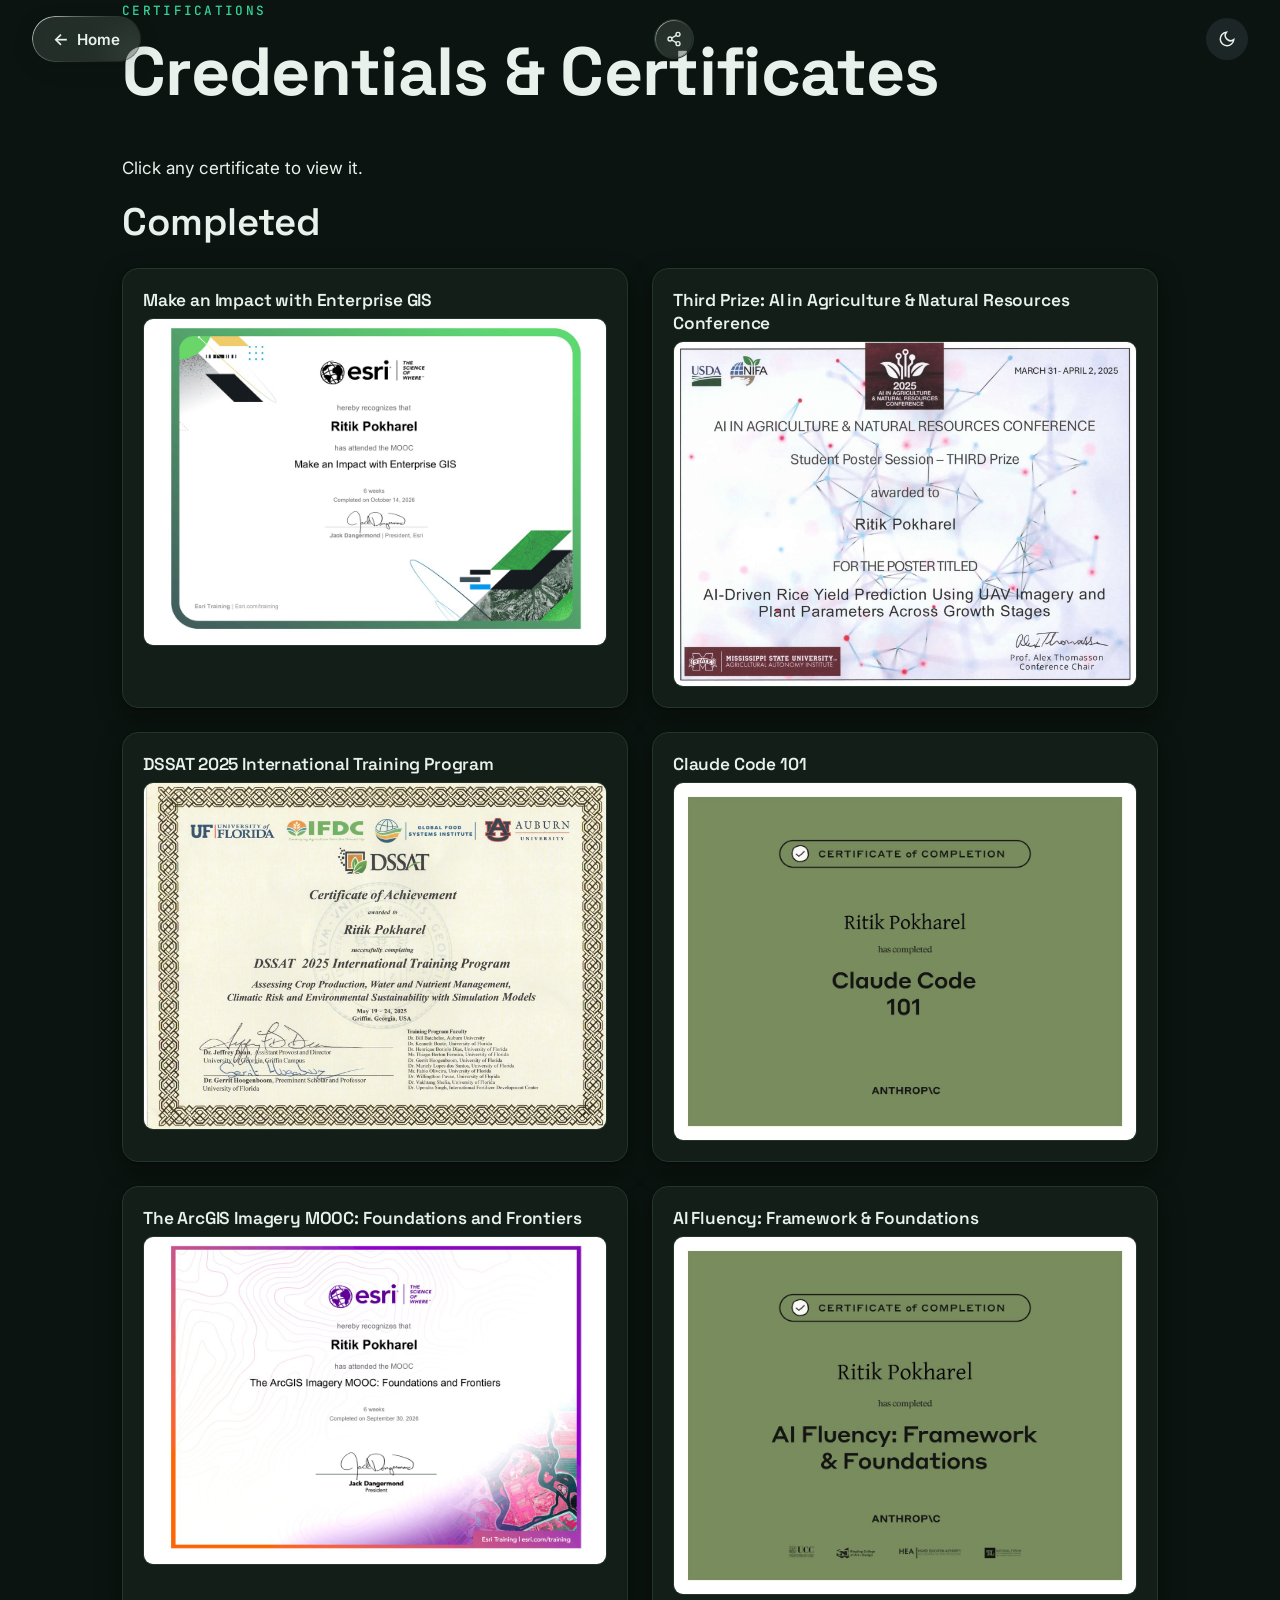
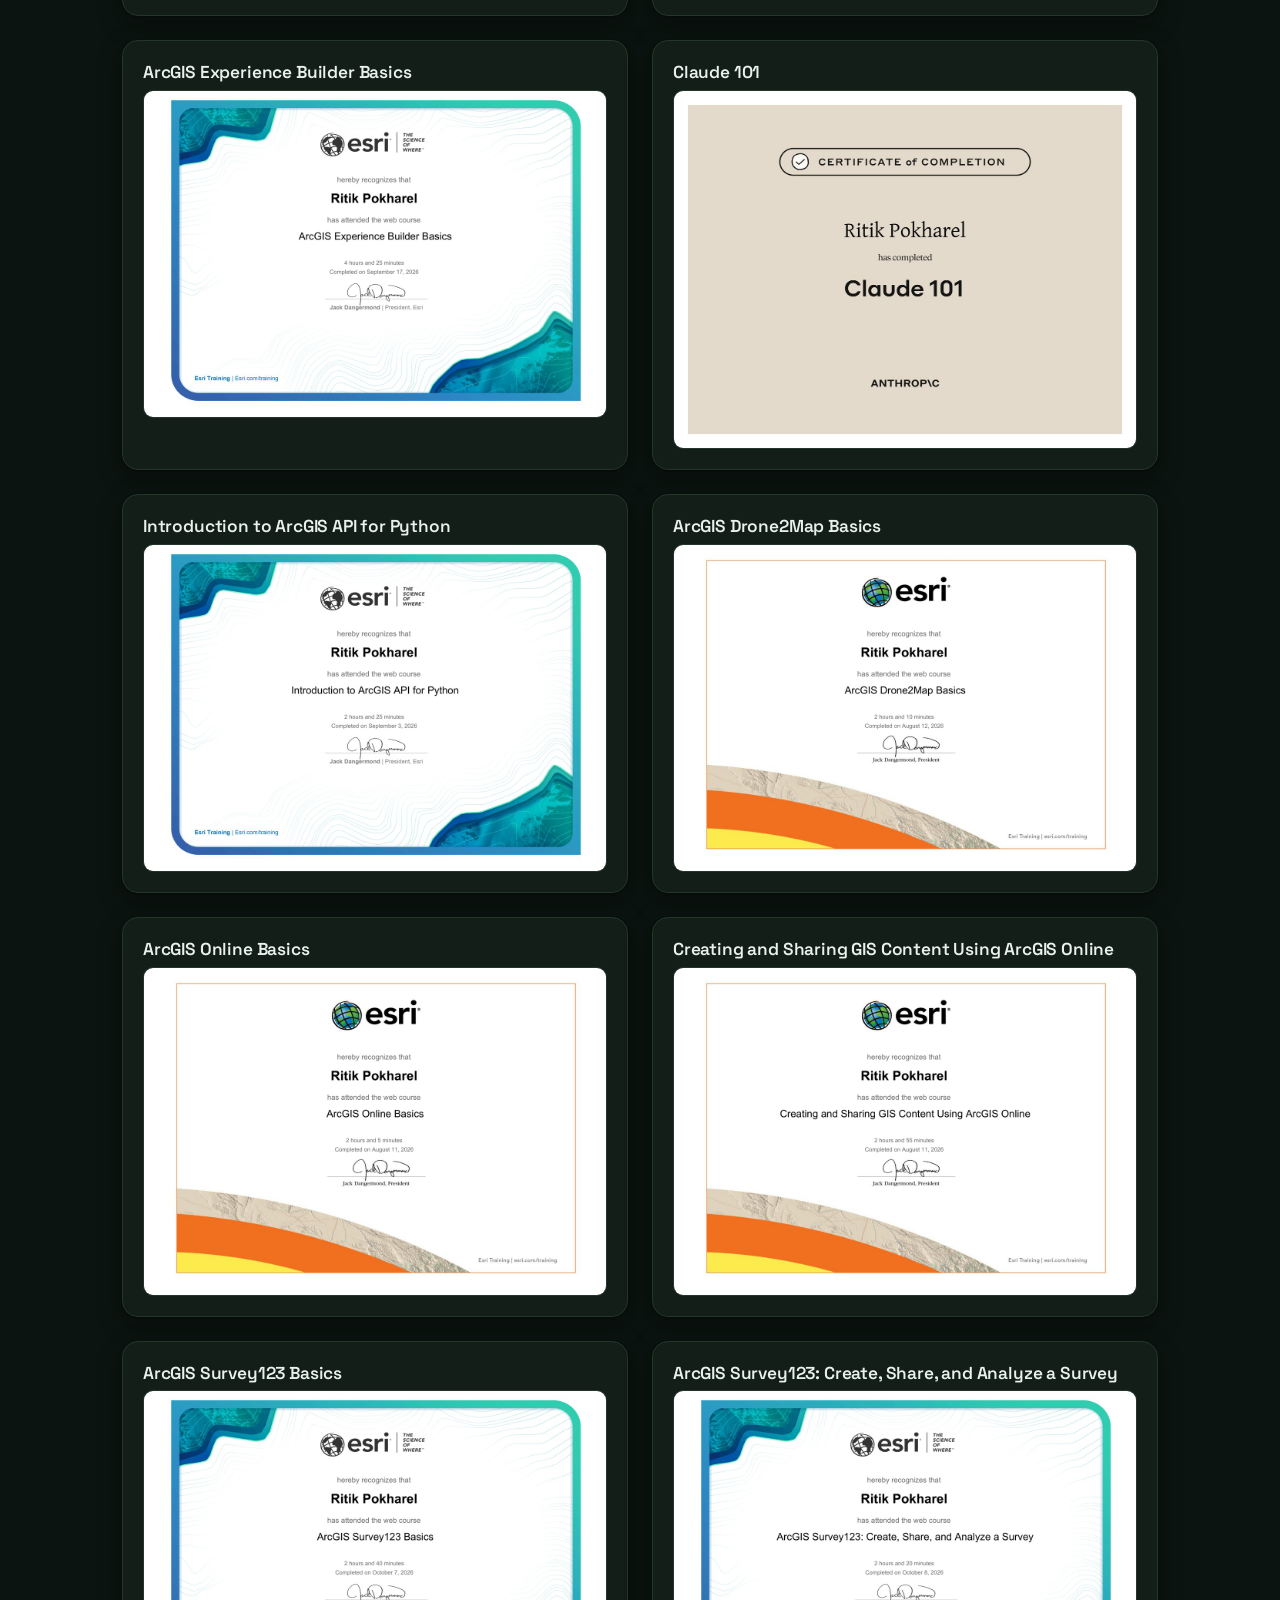
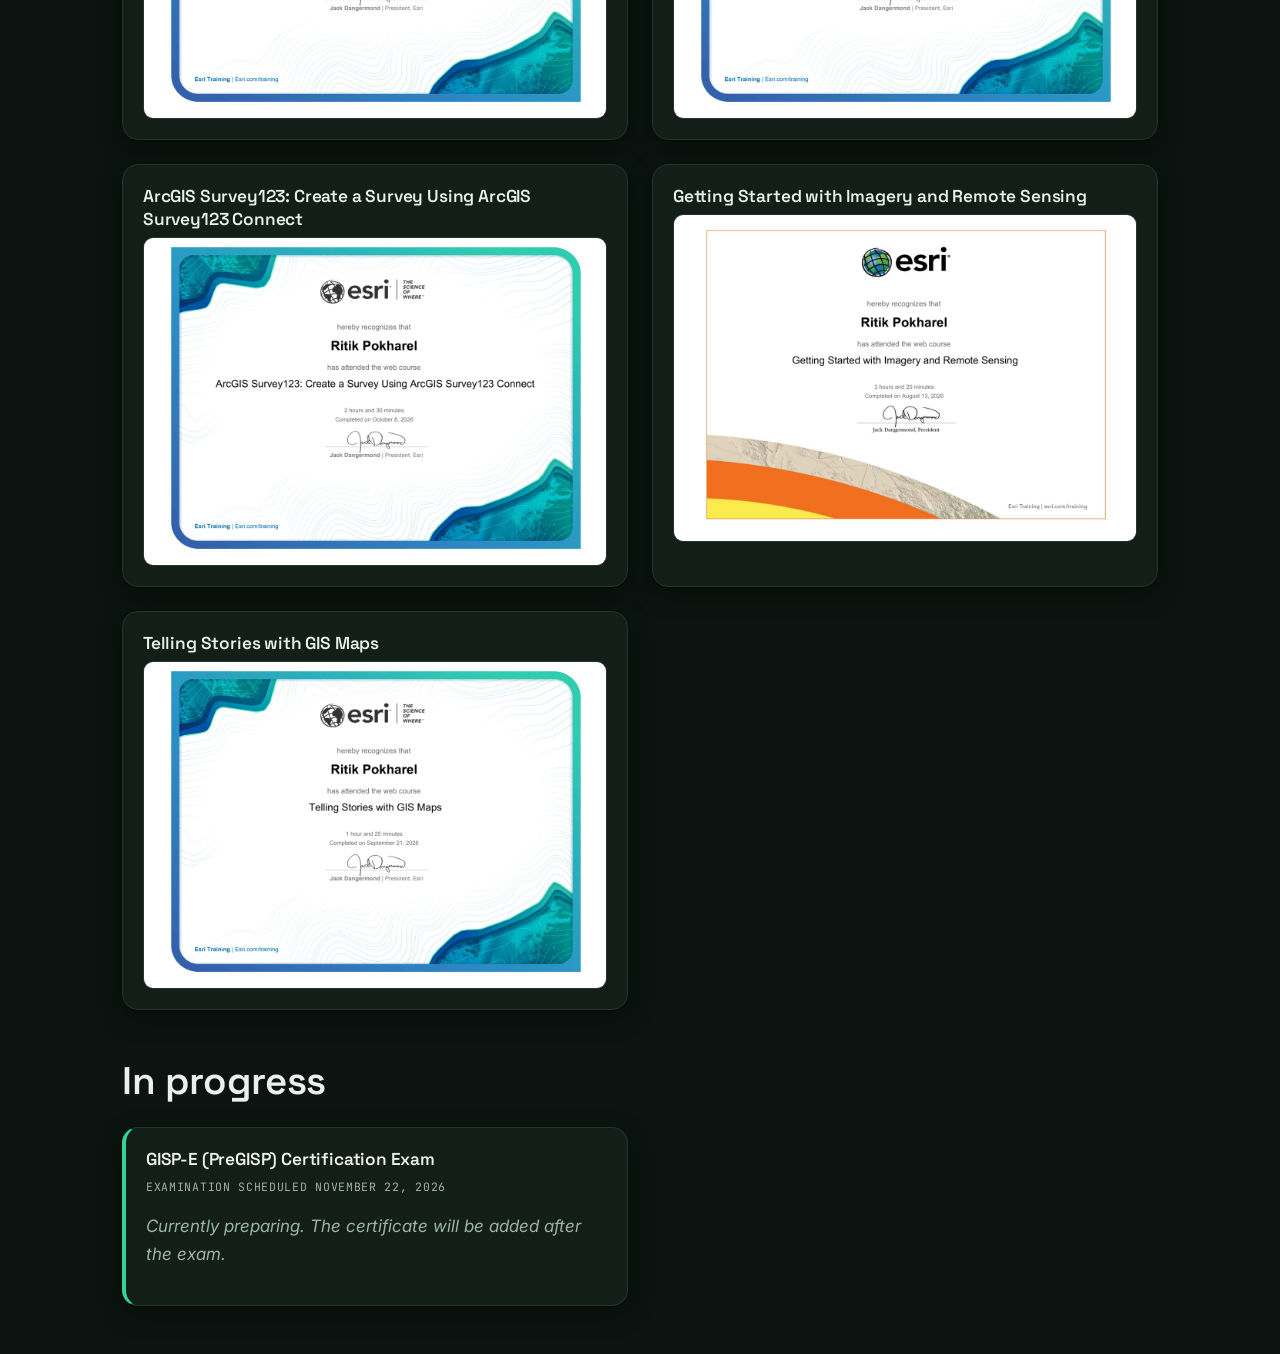
==== commit fa67d664: "Poster cert symmetric crop + shorter title; SCROLL above badge (Oct 21)" ====
--- a/certifications.html
+++ b/certifications.html
@@ -44,9 +44,9 @@
         </a>
       </article>
       <article class="cert-card">
-        <h3>Third Prize: Student Poster Session, AI in Agriculture &amp; Natural Resources Conference</h3>
-        <a class="cert-img" href="assets/img/certs/cert-poster-third-prize.jpg" aria-label="View certificate: Third Prize, Student Poster Session, AI in Agriculture and Natural Resources Conference">
-          <img src="assets/img/certs/cert-poster-third-prize.jpg" alt="Third Prize certificate: Student Poster Session, AI in Agriculture and Natural Resources Conference 2025" loading="lazy" width="1600" height="1162">
+        <h3>Third Prize: AI in Agriculture &amp; Natural Resources Conference</h3>
+        <a class="cert-img" href="assets/img/certs/cert-poster-third-prize.jpg" aria-label="View certificate: Third Prize, AI in Agriculture and Natural Resources Conference">
+          <img src="assets/img/certs/cert-poster-third-prize.jpg" alt="Third Prize certificate: AI in Agriculture and Natural Resources Conference 2025" loading="lazy" width="1600" height="1192">
         </a>
       </article>
       <article class="cert-card">
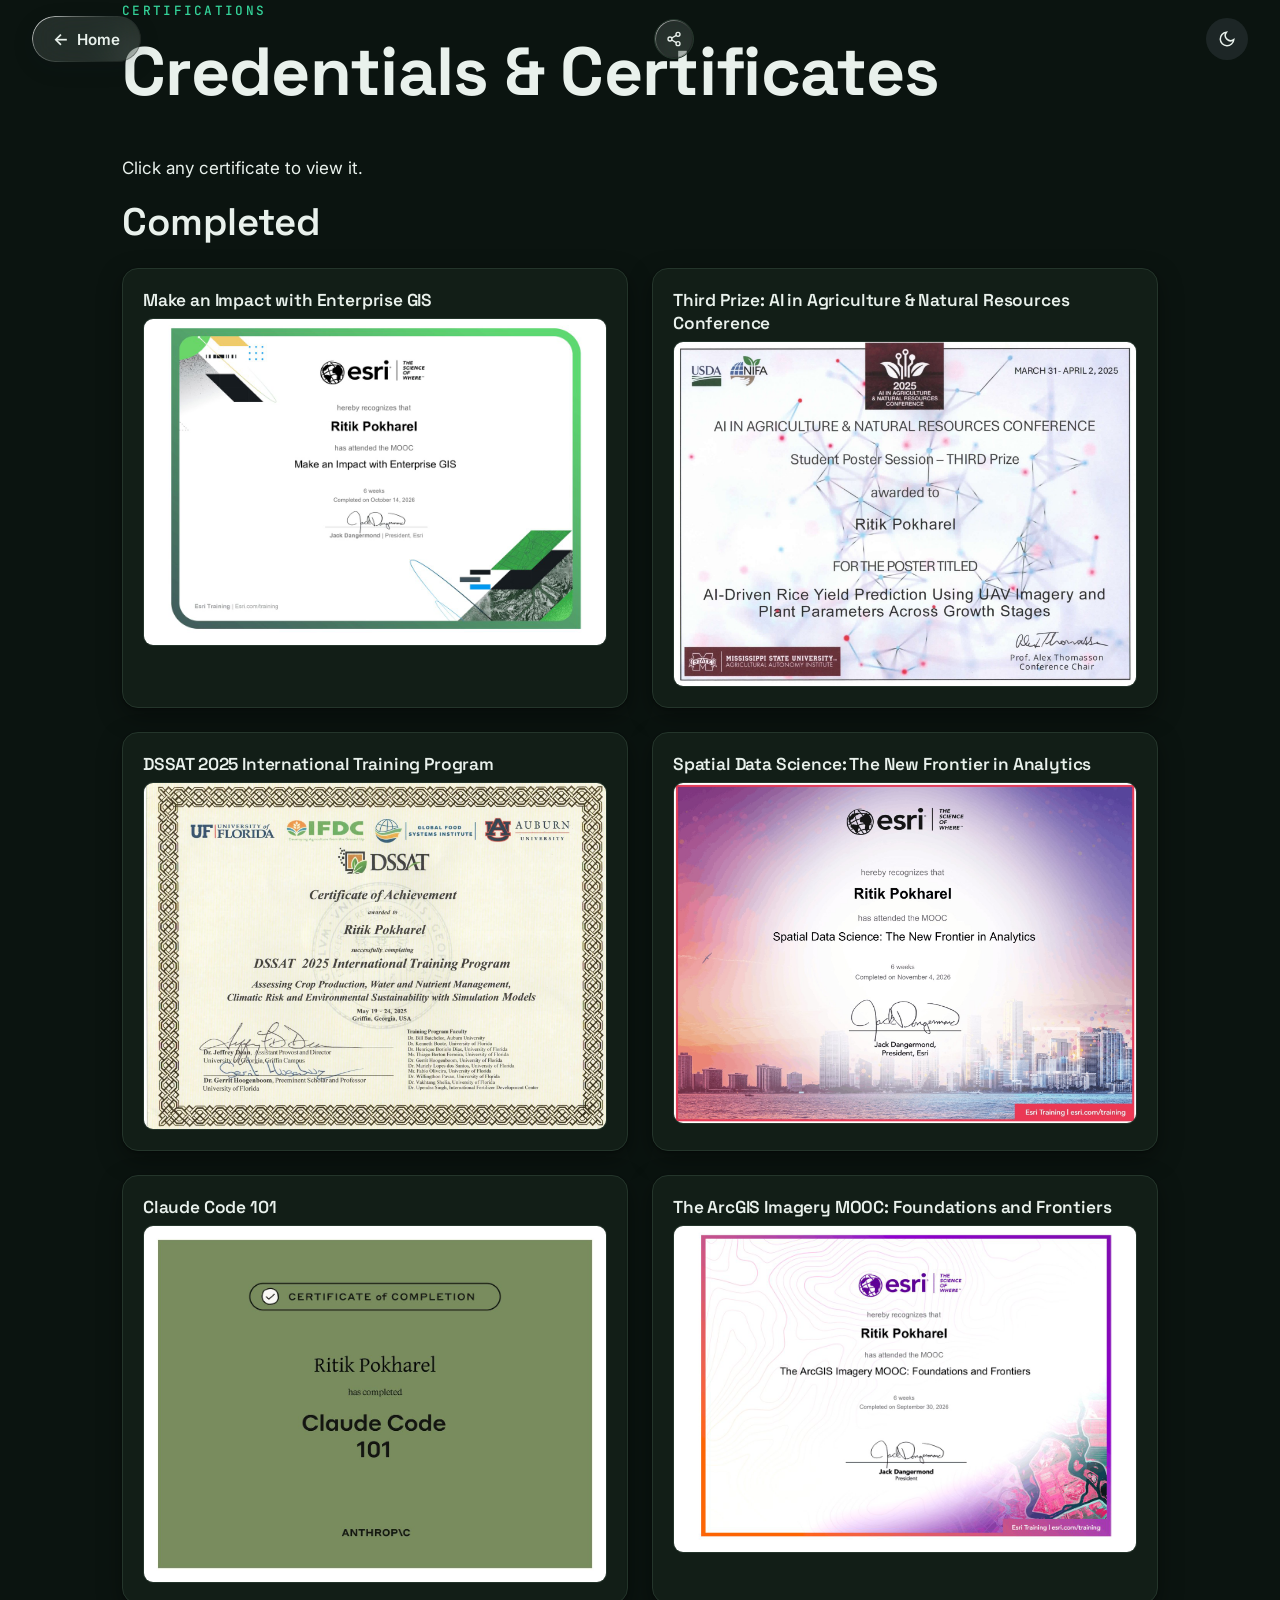
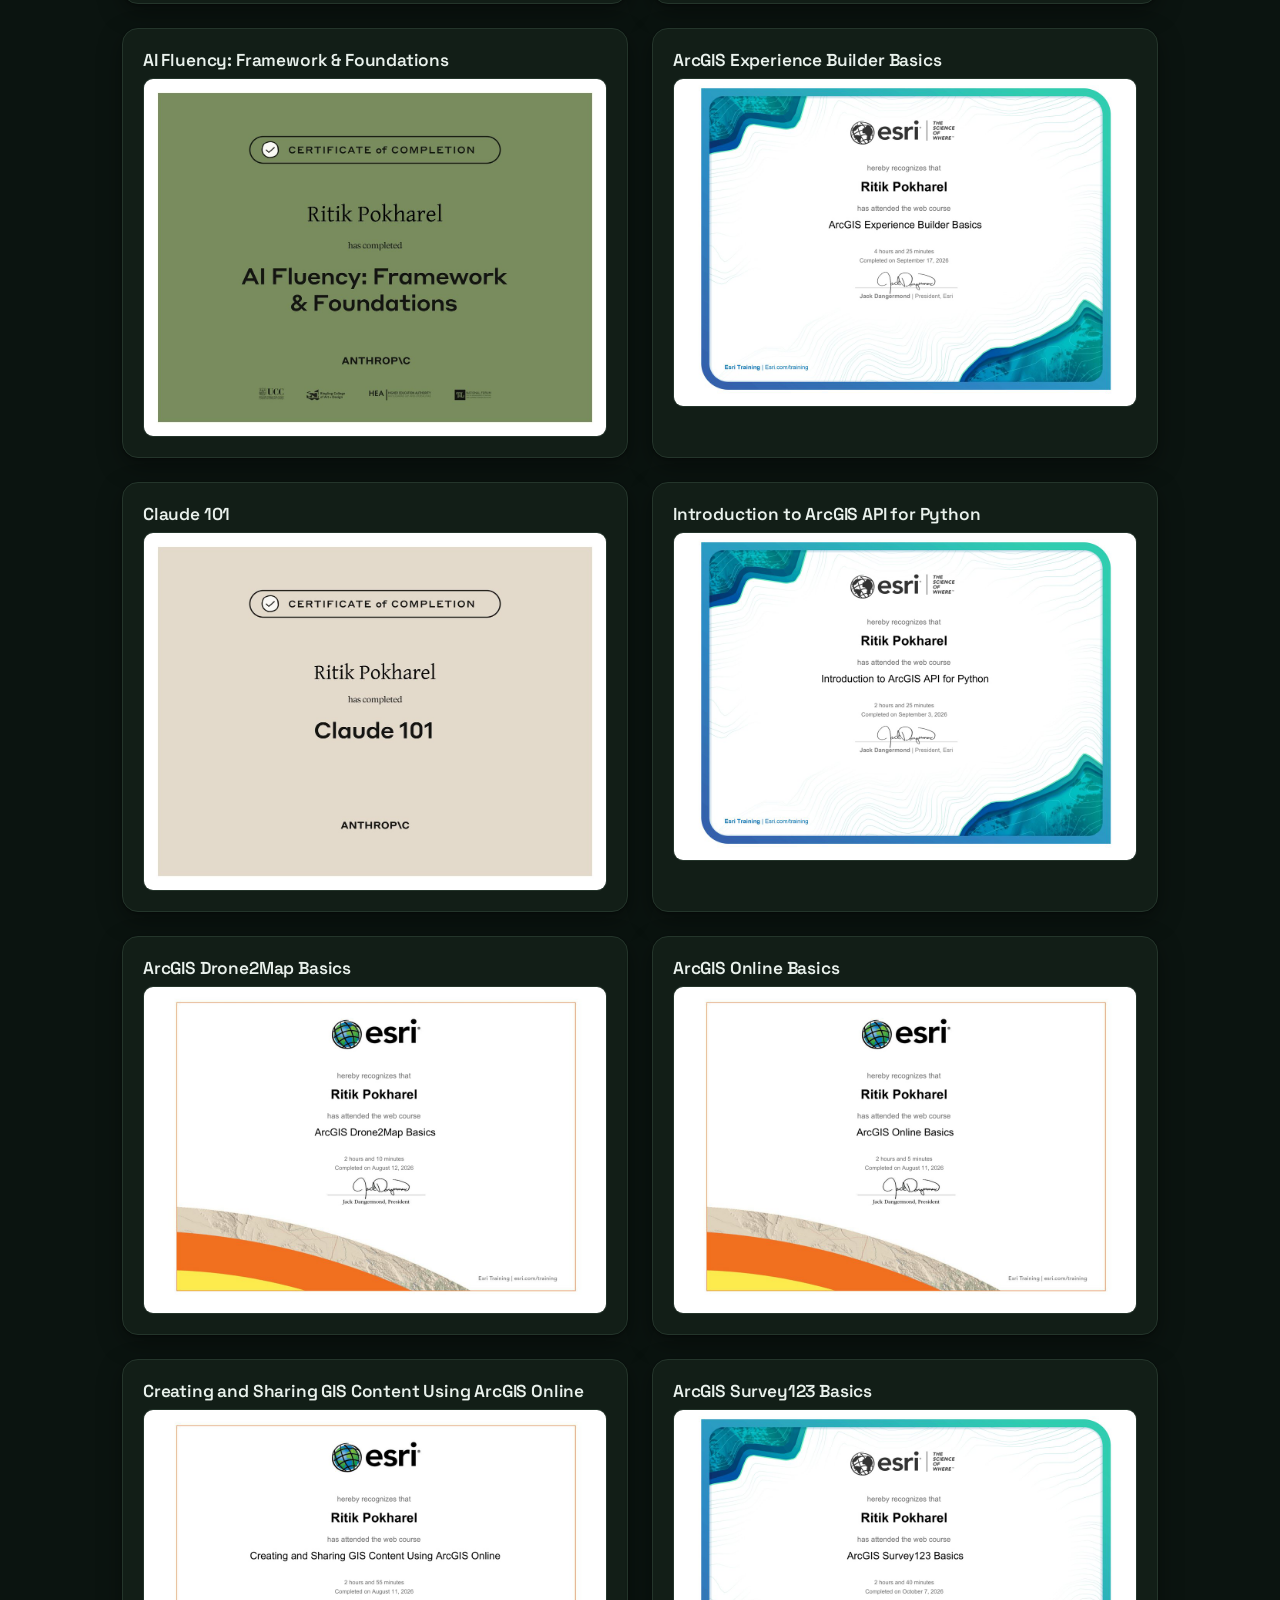
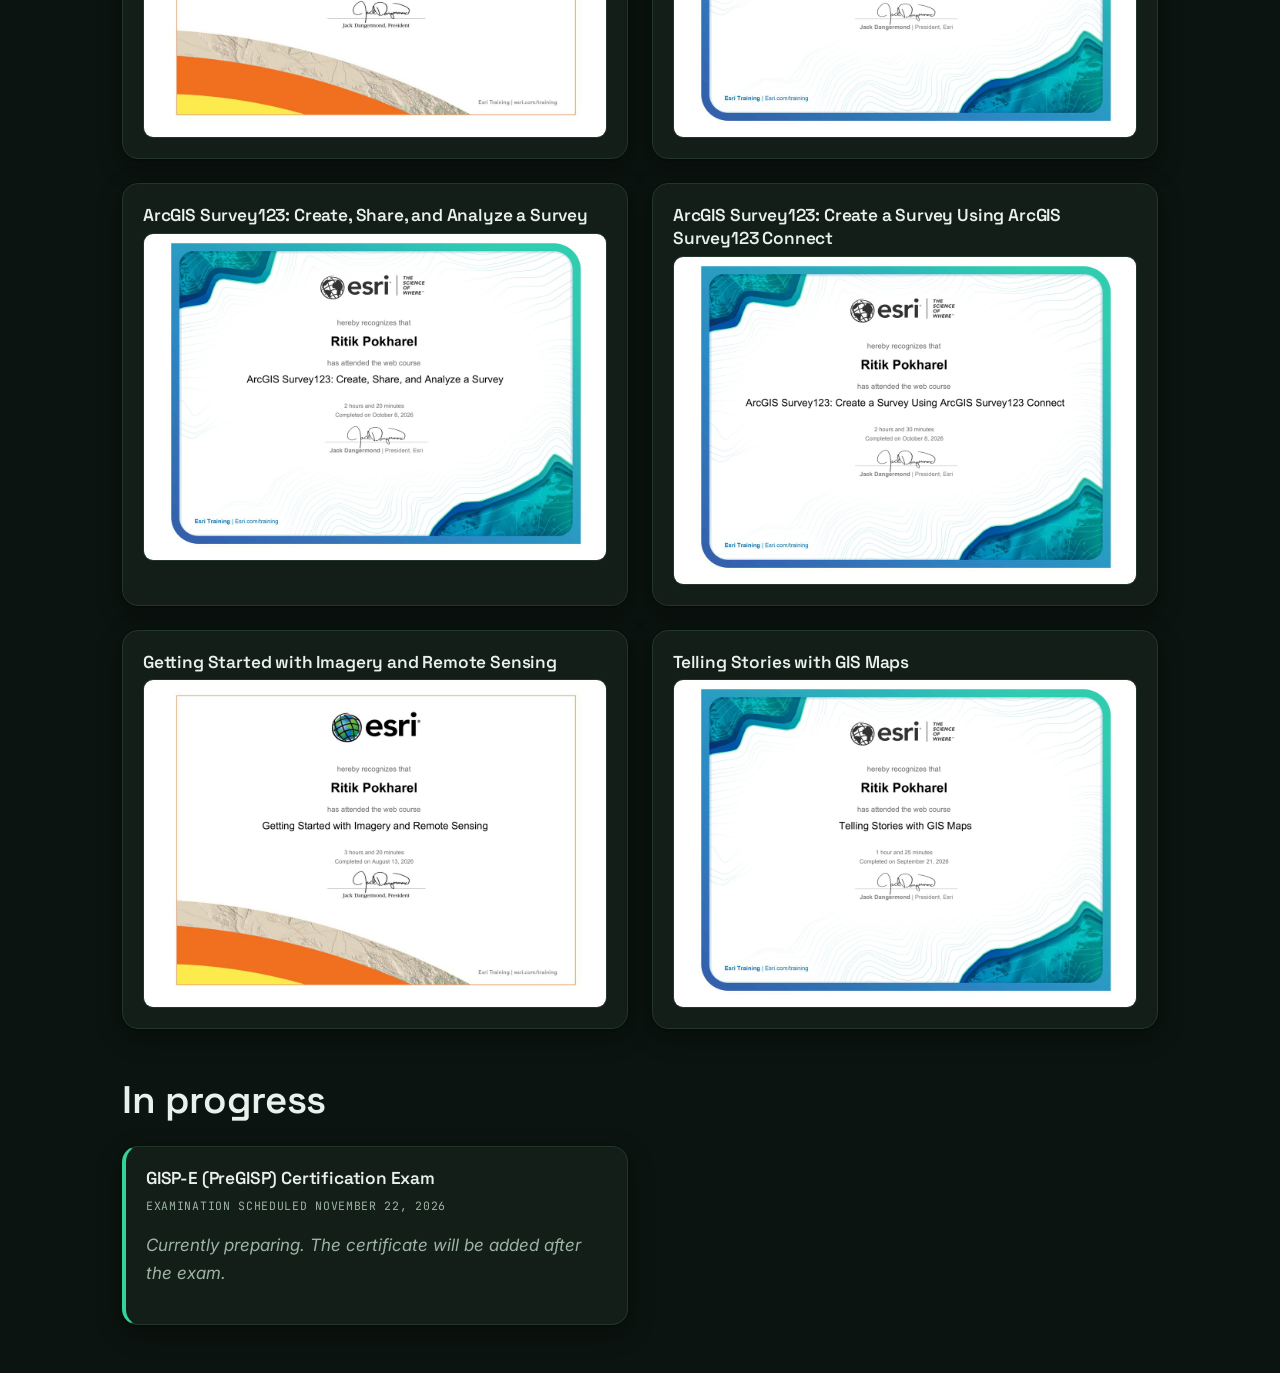
==== commit 6a3a45d0: "Add Spatial Data Science MOOC certificate (Nov 4, 2026) at position 4; count 18 earned" ====
--- a/certifications.html
+++ b/certifications.html
@@ -53,6 +53,12 @@
         <h3>DSSAT 2025 International Training Program</h3>
         <a class="cert-img" href="assets/img/certs/cert-dssat.jpg" aria-label="View certificate: DSSAT 2025 International Training Program">
           <img src="assets/img/certs/cert-dssat.jpg" alt="Certificate of Achievement: DSSAT 2025 International Training Program" loading="lazy" width="1600" height="1196">
+        </a>
+      </article>
+      <article class="cert-card">
+        <h3>Spatial Data Science: The New Frontier in Analytics</h3>
+        <a class="cert-img" href="assets/img/certs/cert-spatial-data-science.jpg" aria-label="View certificate: Spatial Data Science, The New Frontier in Analytics">
+          <img src="assets/img/certs/cert-spatial-data-science.jpg" alt="Certificate of completion: Spatial Data Science, The New Frontier in Analytics (Esri MOOC)" loading="lazy" width="1600" height="1175">
         </a>
       </article>
       <article class="cert-card">
--- a/assets/css/style.css
+++ b/assets/css/style.css
@@ -302,10 +302,7 @@
 [data-tip].tip-show::after { opacity: 1; transform: translateX(-50%) translateY(0); }
 
 /* About */
-.about-grid { display: grid; grid-template-columns: 250px 1fr; gap: 2.5rem; align-items: start; margin-top: 1.5rem; }
-.about-photo { margin: 0; }
-.about-photo img { width: 100%; height: auto; aspect-ratio: 1 / 1; object-fit: cover; display: block; border-radius: 20px; border: 1px solid var(--line); box-shadow: var(--shadow); }
-.stats { grid-column: 1 / -1; }
+.about-grid { display: grid; grid-template-columns: 1.4fr 1fr; gap: 3rem; align-items: start; margin-top: 1.5rem; }
 .stats { display: grid; grid-template-columns: repeat(3, 1fr); gap: 1rem; margin: 0; }
 .stat {
   background: var(--surface); border: 1px solid var(--line); border-radius: var(--radius);
@@ -485,7 +482,6 @@
 @media (max-width: 900px) {
   .cards { grid-template-columns: 1fr; max-width: 560px; margin-left: auto; margin-right: auto; }
   .about-grid { grid-template-columns: 1fr; gap: 2rem; }
-  .about-photo { display: none; }
   .stats { grid-template-columns: 1fr 1fr; }
   .gallery { grid-template-columns: 1fr; }
   .contact-cards { grid-template-columns: 1fr; max-width: 480px; margin-left: auto; margin-right: auto; }
@@ -700,3 +696,21 @@
   }
 }
 
+
+/* Mobile scroll hint: a small pill pinned to the bottom of the screen until the
+   visitor starts scrolling (the hero scroll badge is desktop-only). */
+.scroll-hint { display: none; }
+@media (max-width: 768px) {
+  .south-scroll { display: none; }
+  .scroll-hint {
+    display: inline-flex; align-items: center; gap: 0.45rem;
+    position: fixed; left: 50%; bottom: 16px; transform: translateX(-50%);
+    z-index: 60; padding: 0.55rem 0.95rem; border-radius: 999px;
+    color: var(--muted); font-size: 0.7rem; letter-spacing: 0.28em; text-transform: uppercase;
+    animation: hint-bob 2.2s ease-in-out infinite;
+    transition: opacity 0.35s ease;
+  }
+  .scroll-hint.gone { opacity: 0; pointer-events: none; }
+}
+@keyframes hint-bob { 0%, 100% { transform: translateX(-50%) translateY(0); } 50% { transform: translateX(-50%) translateY(4px); } }
+@media (prefers-reduced-motion: reduce) { .scroll-hint { animation: none; } }
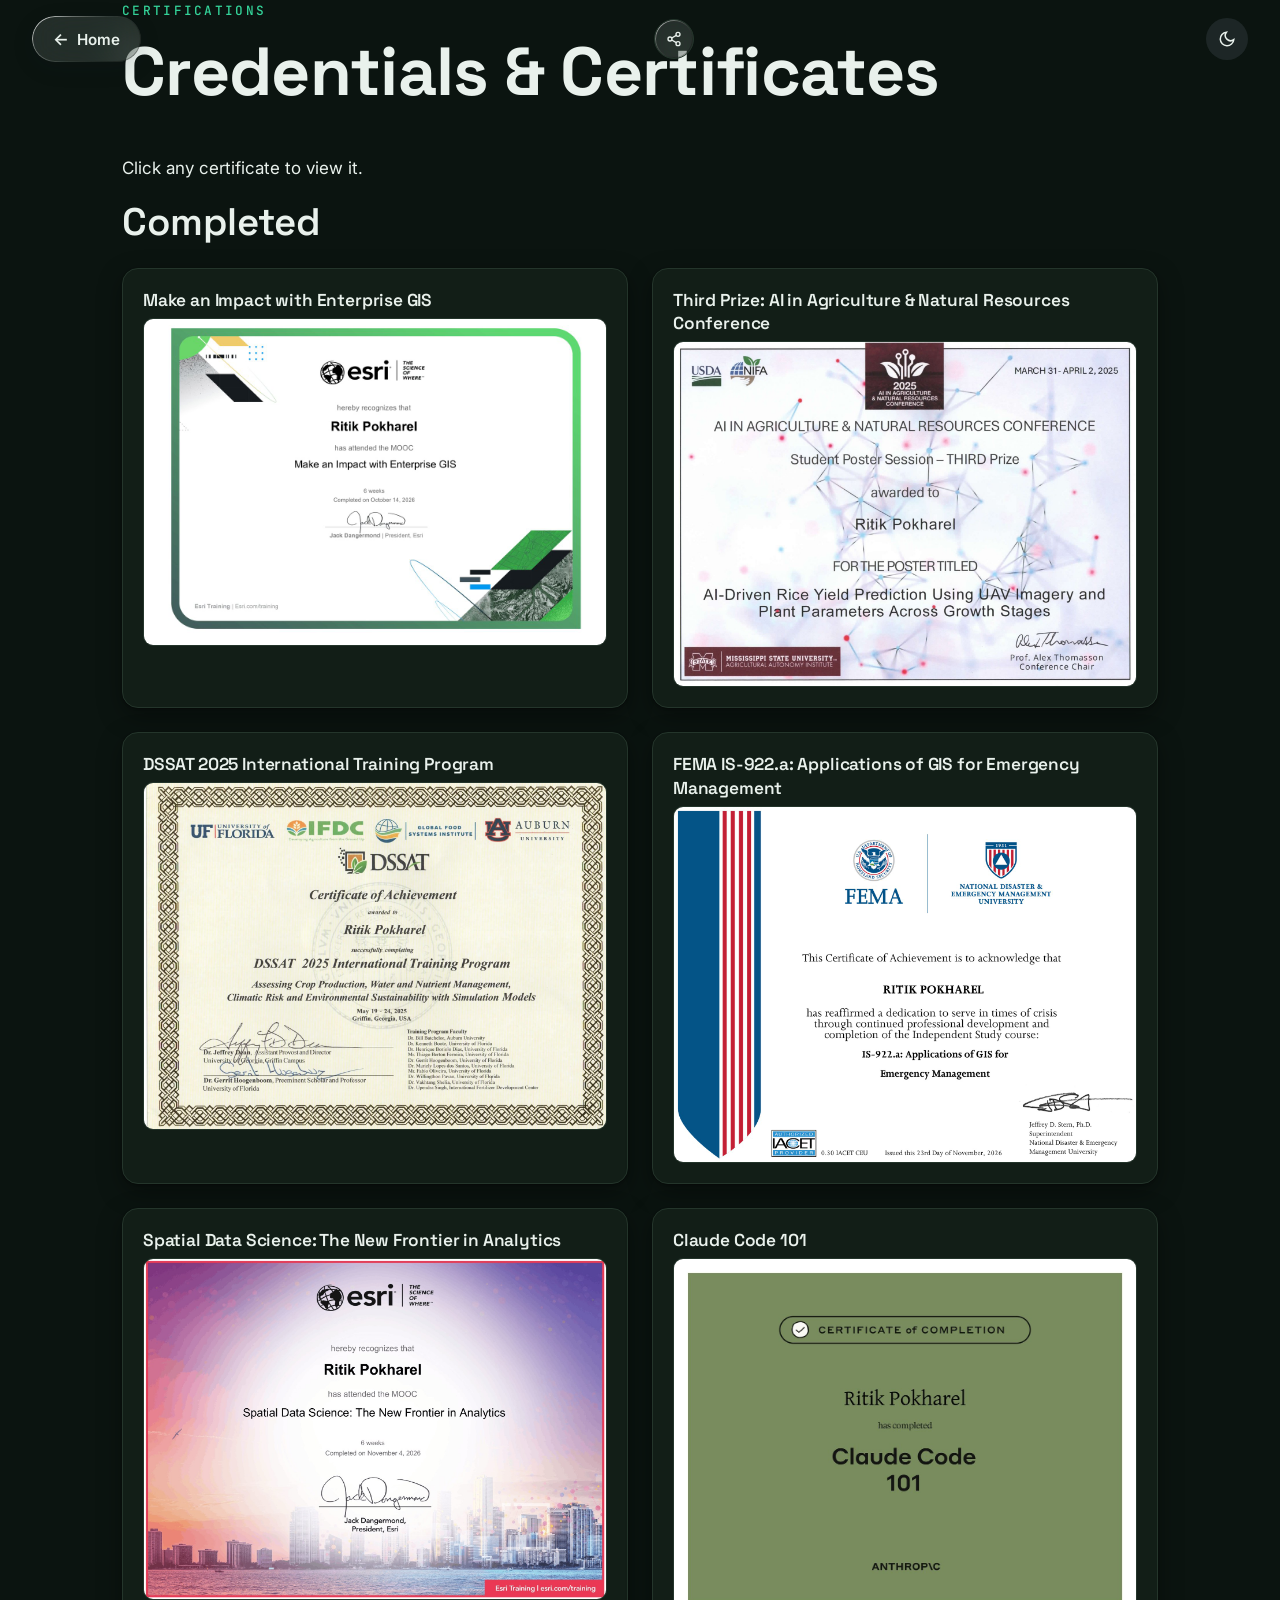
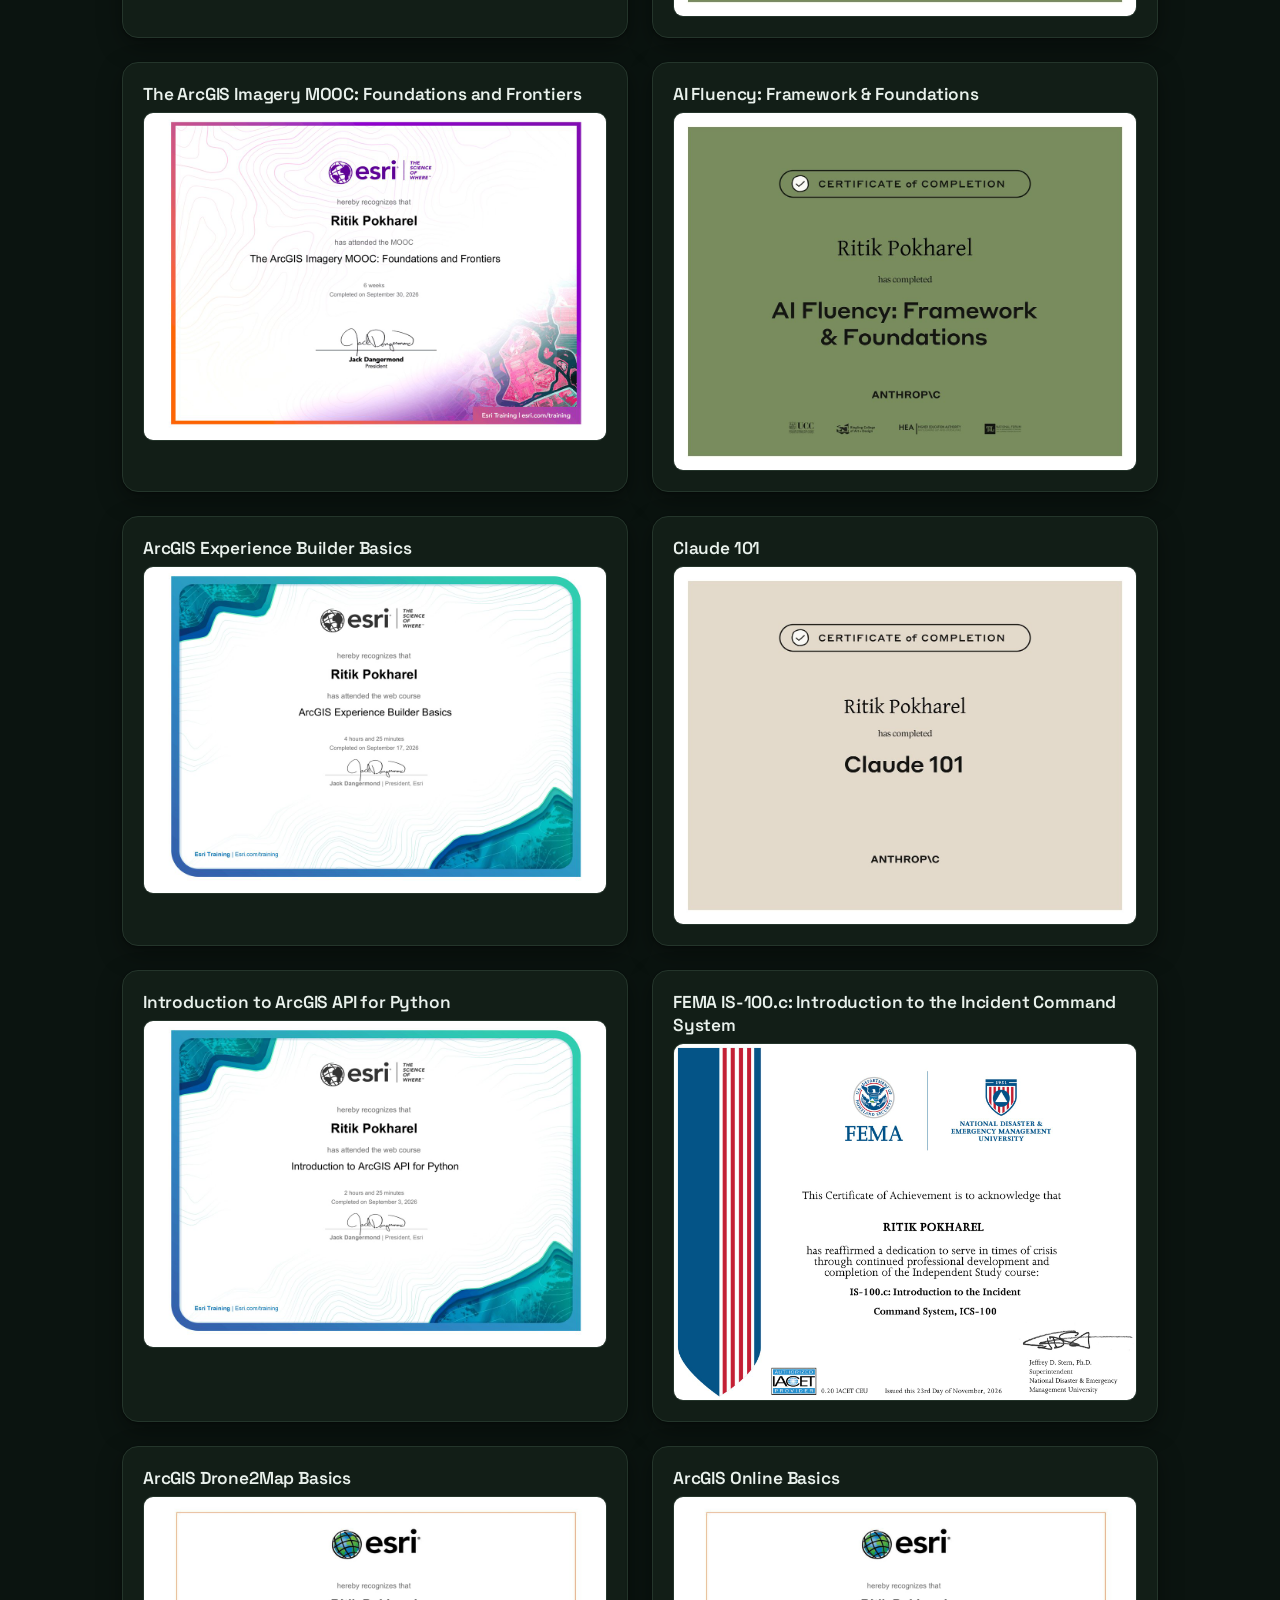
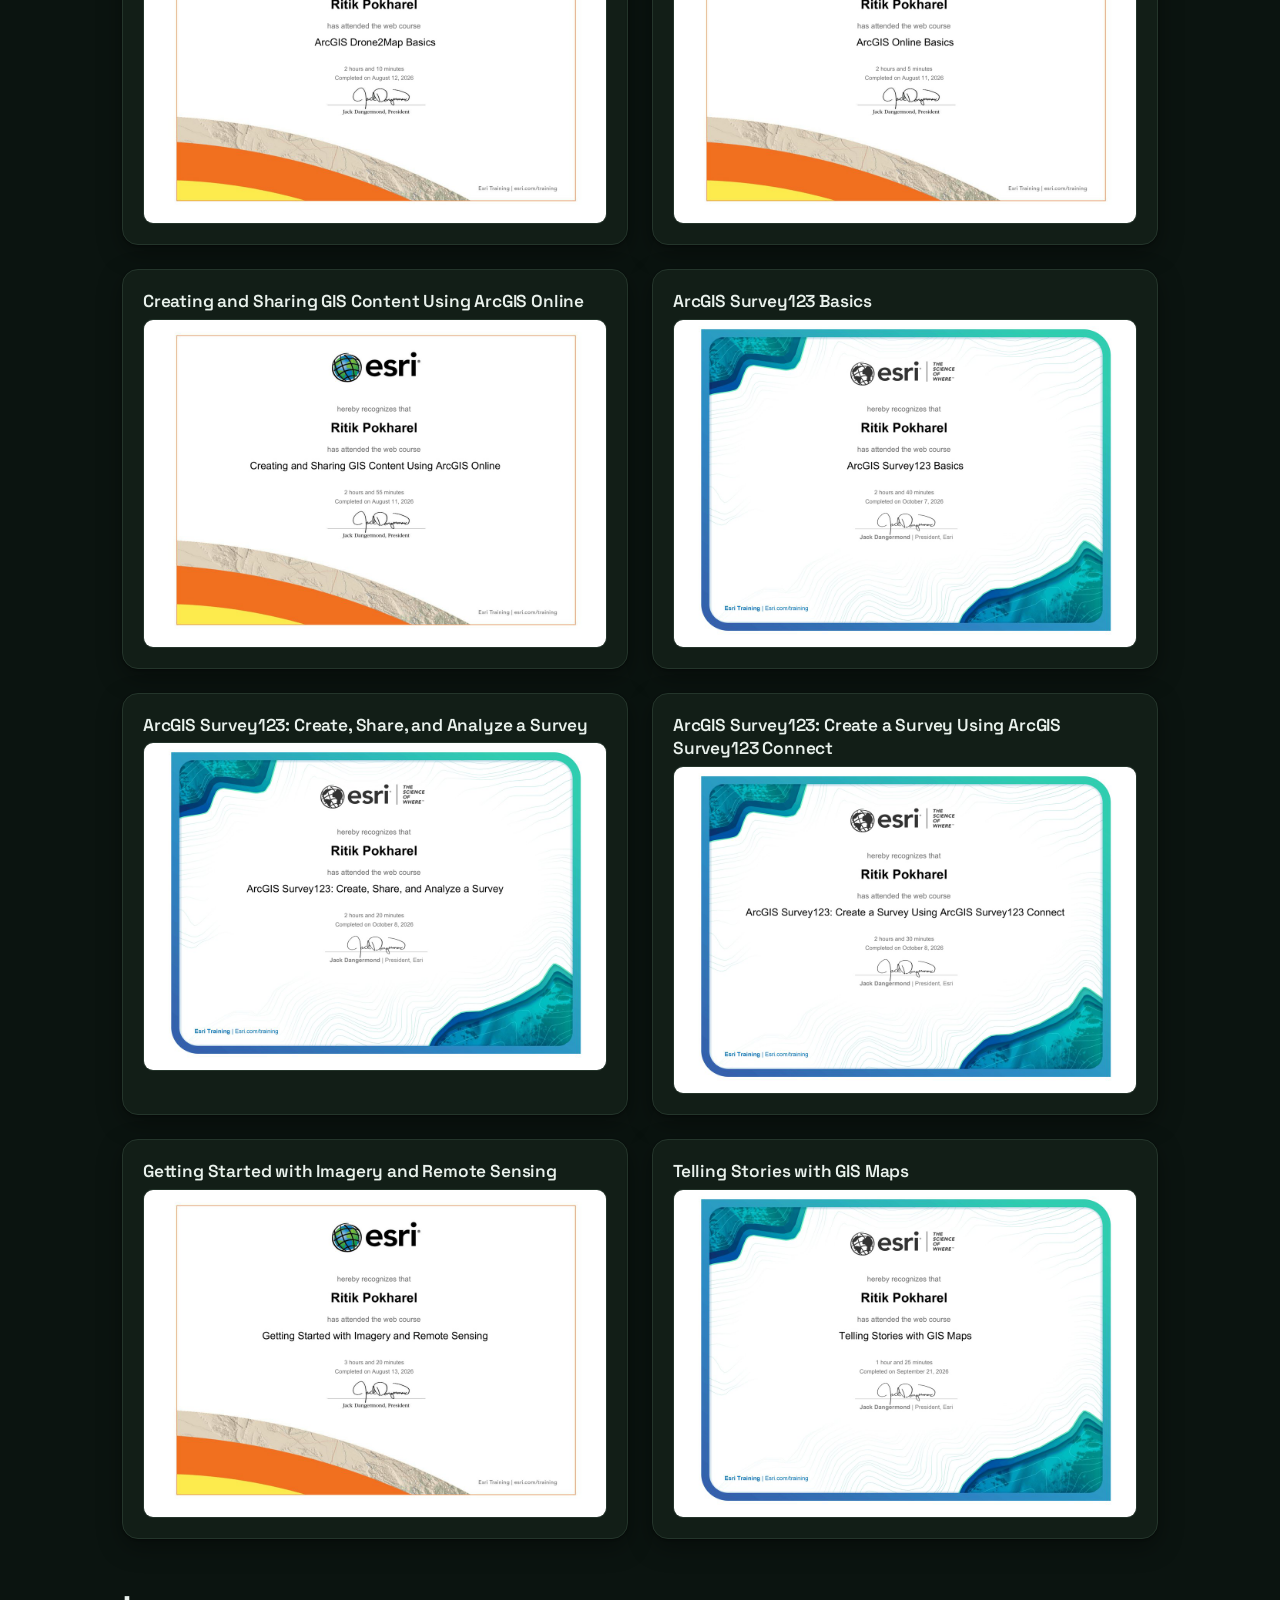
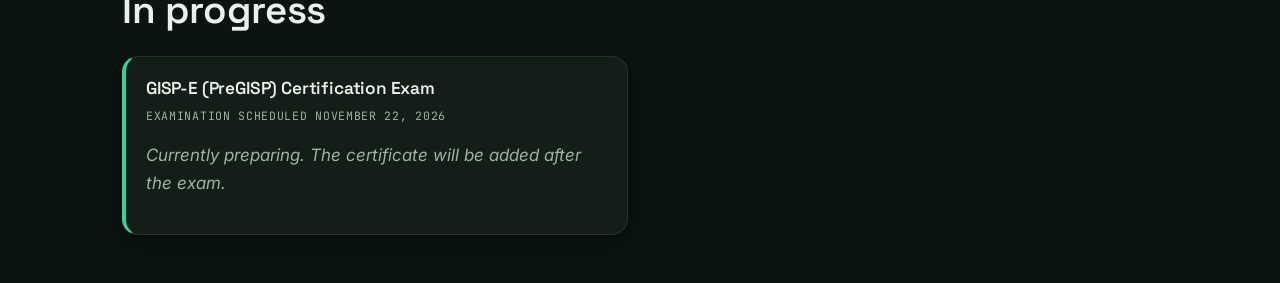
==== commit 025e3b13: "Add FEMA IS-922.a (#4) and IS-100.c (#12) certificates; 20 earned; CV updated with FEMA certs" ====
--- a/certifications.html
+++ b/certifications.html
@@ -56,6 +56,12 @@
         </a>
       </article>
       <article class="cert-card">
+        <h3>FEMA IS-922.a: Applications of GIS for Emergency Management</h3>
+        <a class="cert-img" href="assets/img/certs/cert-fema-is922.jpg" aria-label="View certificate: FEMA IS-922.a, Applications of GIS for Emergency Management">
+          <img src="assets/img/certs/cert-fema-is922.jpg" alt="FEMA Certificate of Achievement: IS-922.a, Applications of GIS for Emergency Management" loading="lazy" width="1600" height="1232">
+        </a>
+      </article>
+      <article class="cert-card">
         <h3>Spatial Data Science: The New Frontier in Analytics</h3>
         <a class="cert-img" href="assets/img/certs/cert-spatial-data-science.jpg" aria-label="View certificate: Spatial Data Science, The New Frontier in Analytics">
           <img src="assets/img/certs/cert-spatial-data-science.jpg" alt="Certificate of completion: Spatial Data Science, The New Frontier in Analytics (Esri MOOC)" loading="lazy" width="1600" height="1175">
@@ -95,6 +101,12 @@
         <h3>Introduction to ArcGIS API for Python</h3>
         <a class="cert-img" href="assets/img/certs/cert-api-python.jpg" aria-label="View certificate: Introduction to ArcGIS API for Python">
           <img src="assets/img/certs/cert-api-python.jpg" alt="Certificate of completion: Introduction to ArcGIS API for Python" loading="lazy" width="1200" height="848">
+        </a>
+      </article>
+      <article class="cert-card">
+        <h3>FEMA IS-100.c: Introduction to the Incident Command System</h3>
+        <a class="cert-img" href="assets/img/certs/cert-fema-is100.jpg" aria-label="View certificate: FEMA IS-100.c, Introduction to the Incident Command System">
+          <img src="assets/img/certs/cert-fema-is100.jpg" alt="FEMA Certificate of Achievement: IS-100.c, Introduction to the Incident Command System, ICS-100" loading="lazy" width="1600" height="1232">
         </a>
       </article>
       <article class="cert-card">
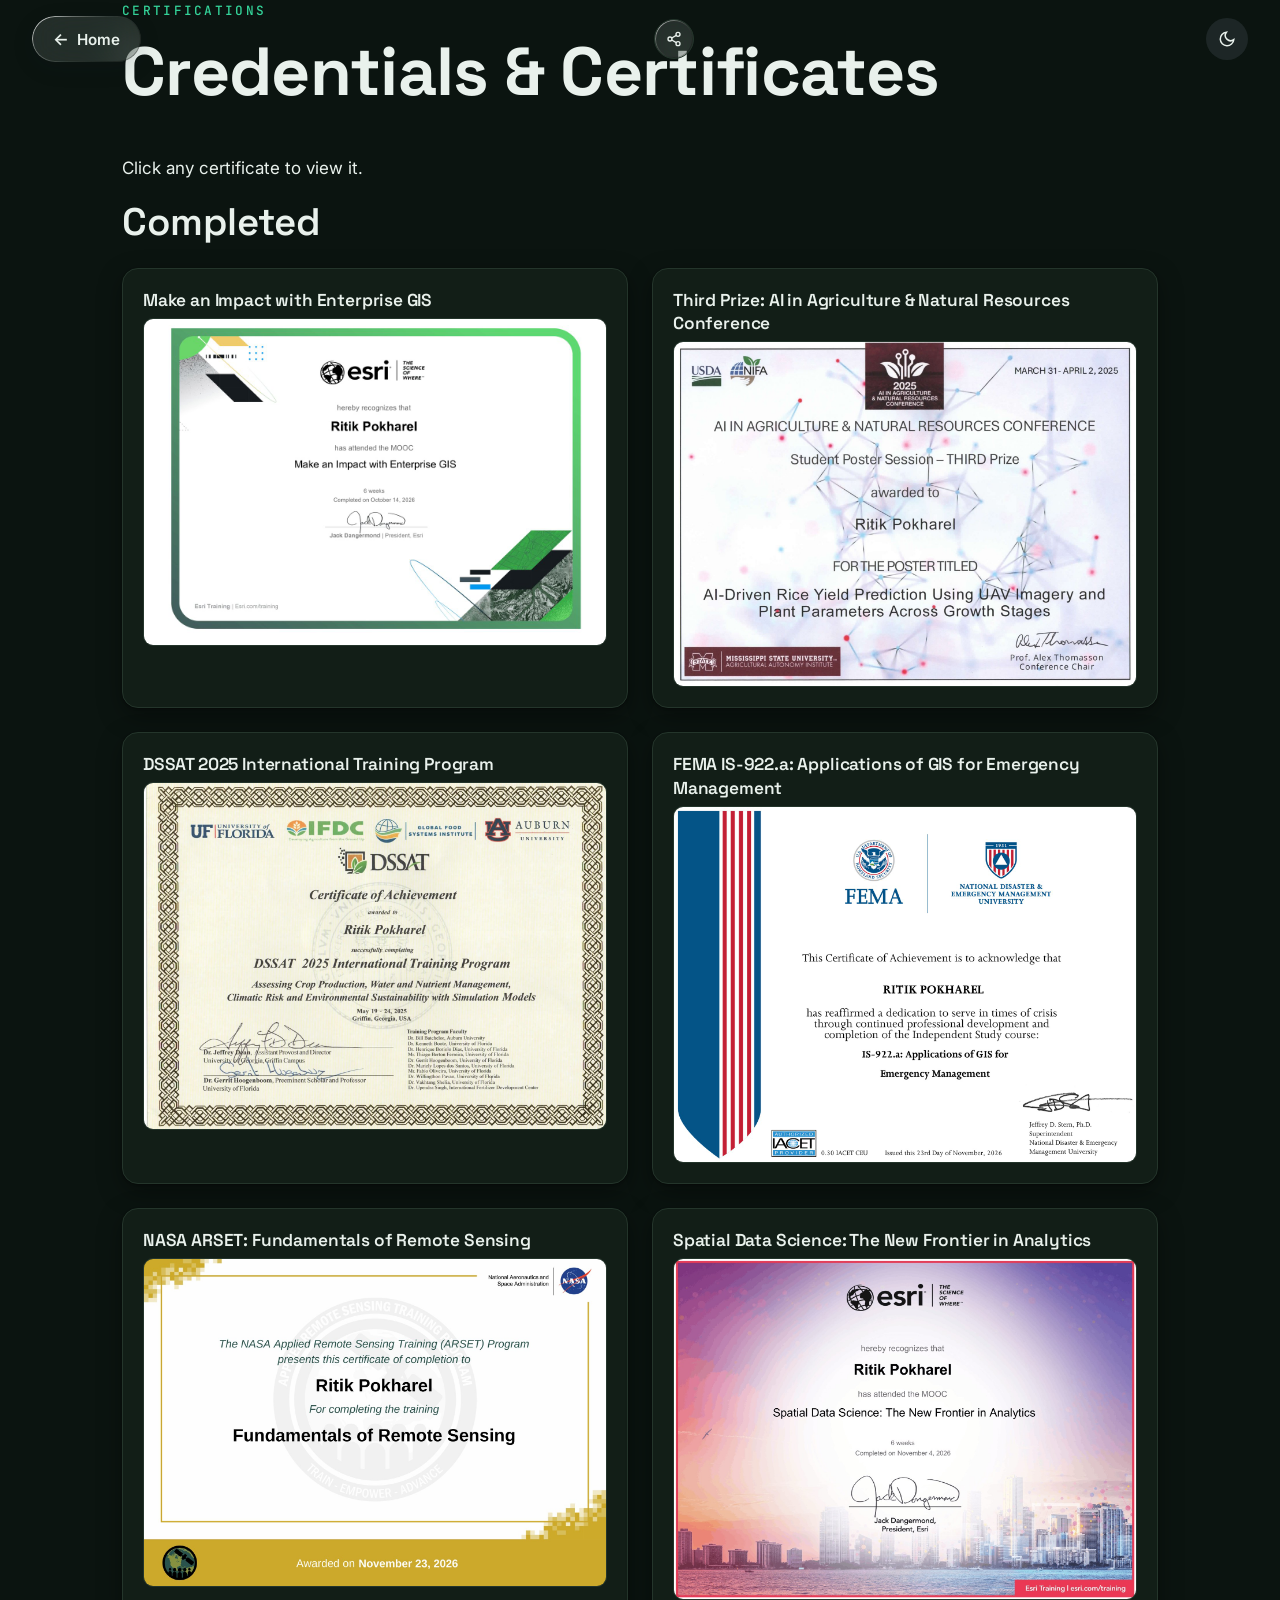
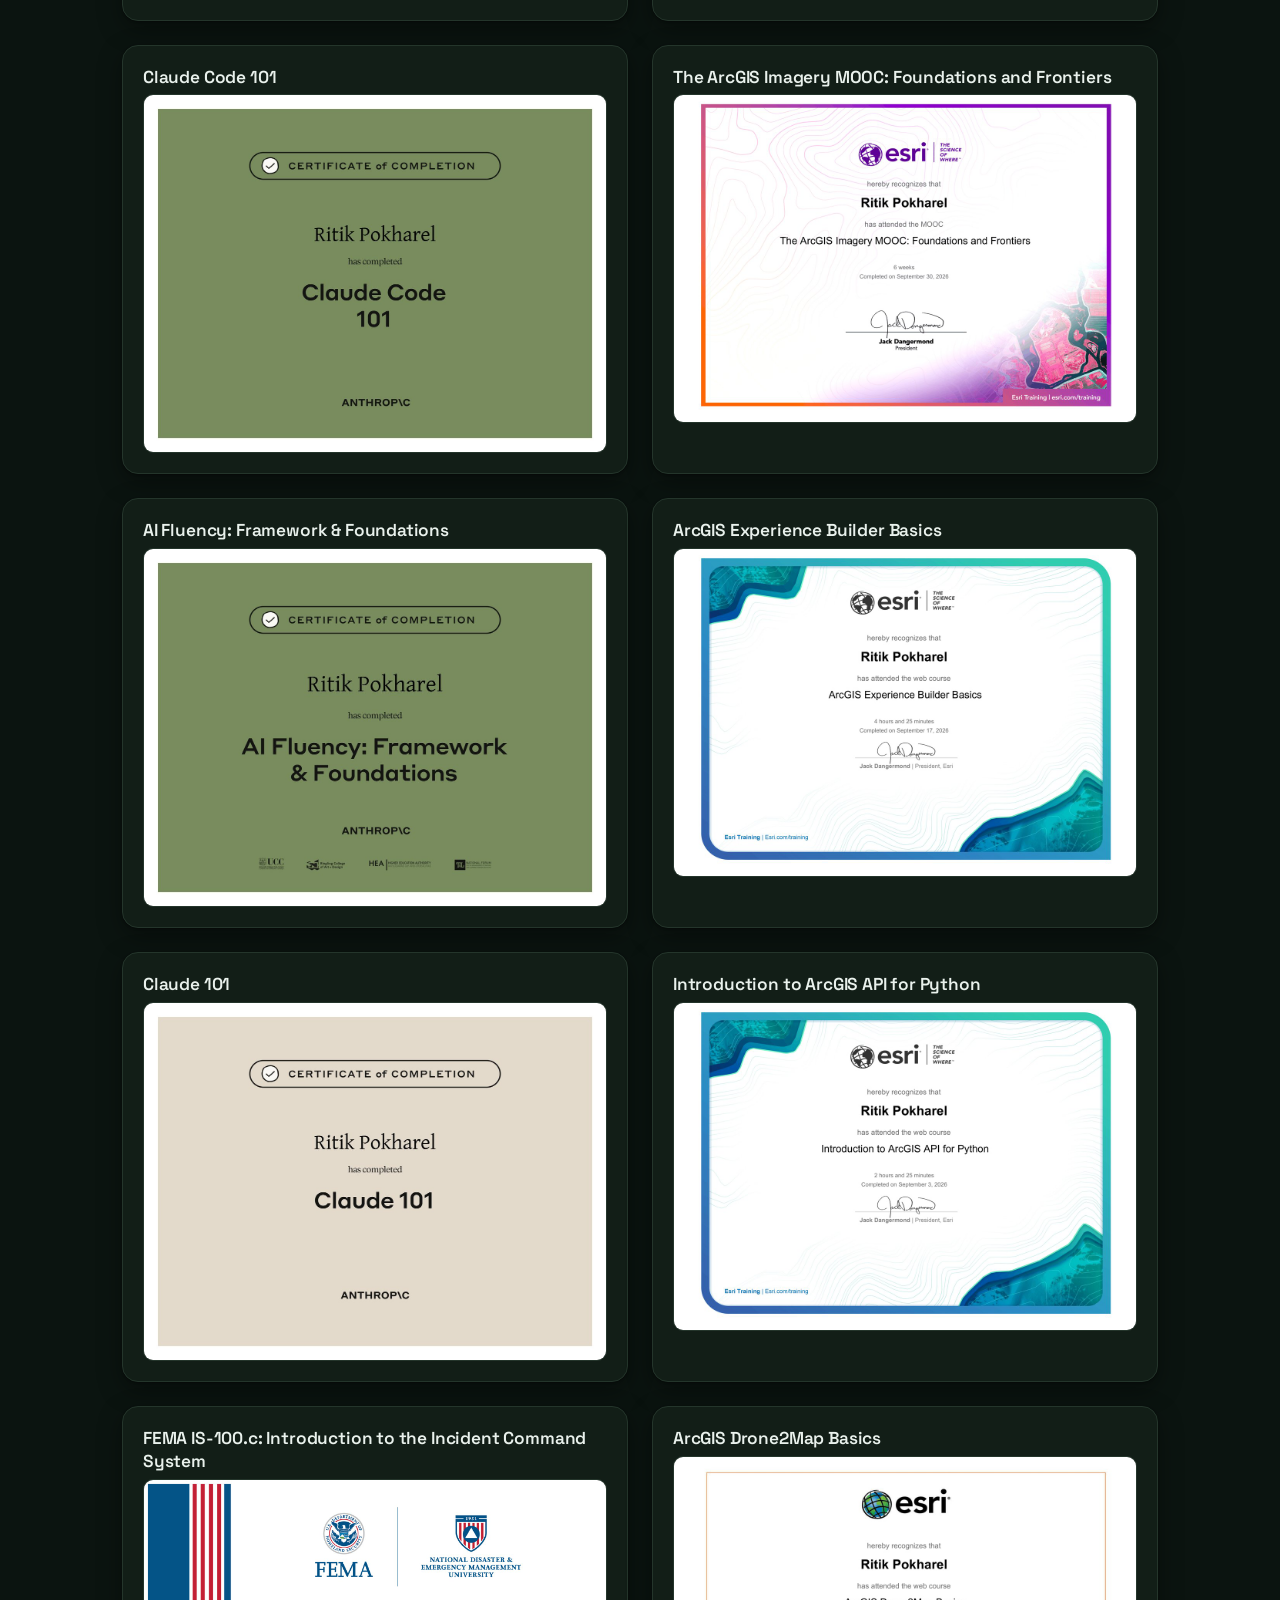
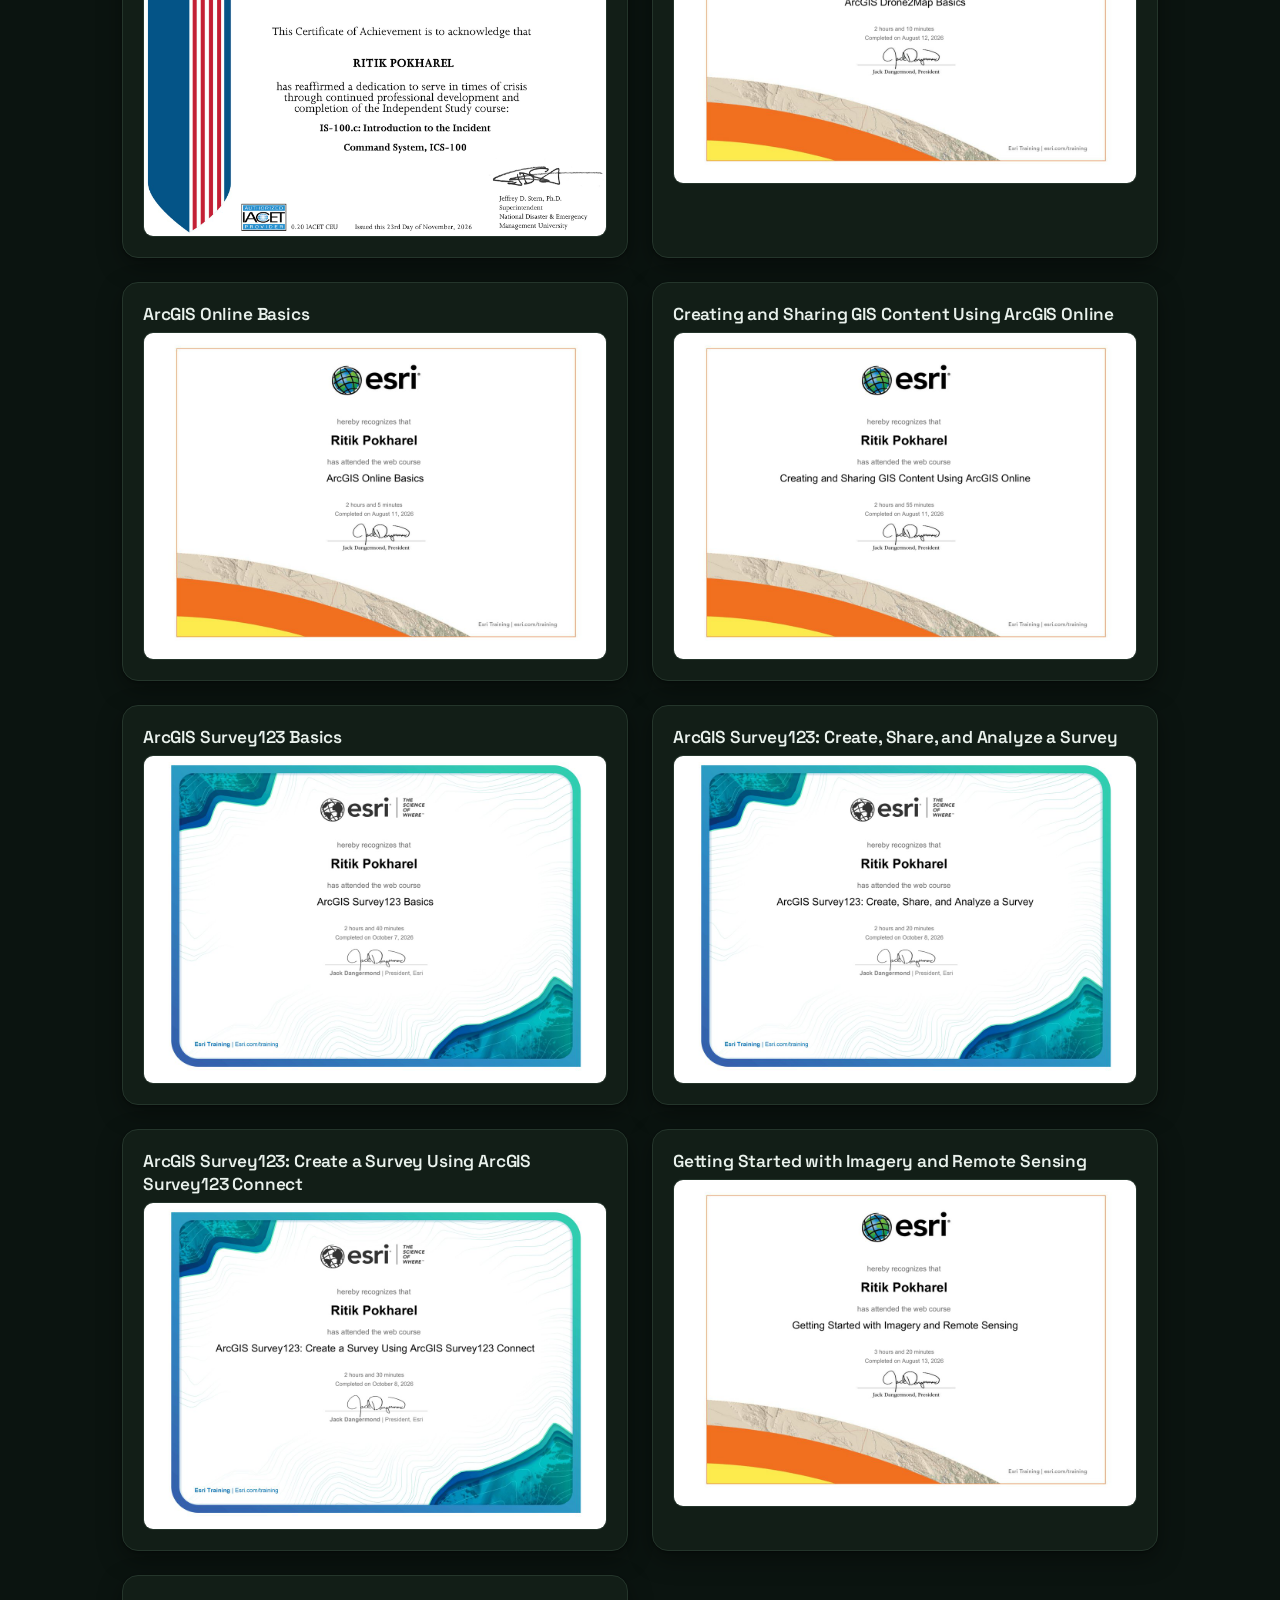
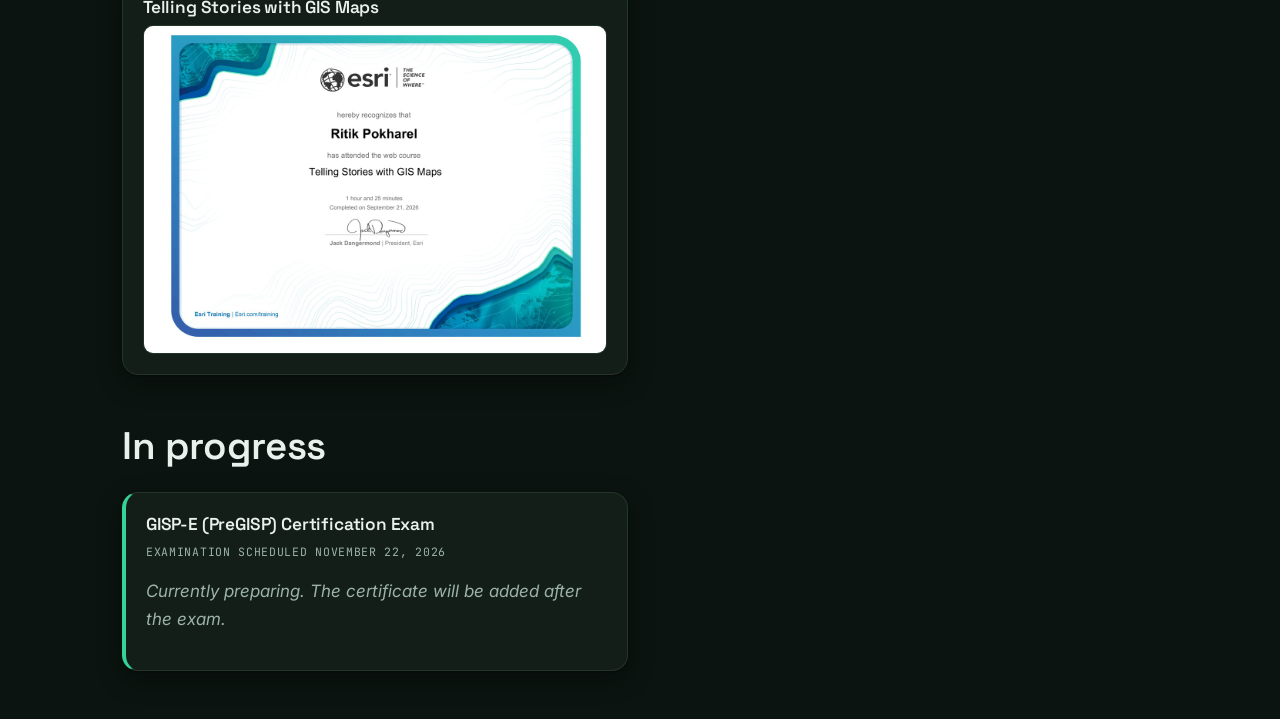
==== commit 6bf486b6: "Add NASA ARSET Fundamentals of Remote Sensing cert at #5; 21 earned; CV updated" ====
--- a/certifications.html
+++ b/certifications.html
@@ -59,6 +59,12 @@
         <h3>FEMA IS-922.a: Applications of GIS for Emergency Management</h3>
         <a class="cert-img" href="assets/img/certs/cert-fema-is922.jpg" aria-label="View certificate: FEMA IS-922.a, Applications of GIS for Emergency Management">
           <img src="assets/img/certs/cert-fema-is922.jpg" alt="FEMA Certificate of Achievement: IS-922.a, Applications of GIS for Emergency Management" loading="lazy" width="1600" height="1232">
+        </a>
+      </article>
+      <article class="cert-card">
+        <h3>NASA ARSET: Fundamentals of Remote Sensing</h3>
+        <a class="cert-img" href="assets/img/certs/cert-nasa-arset.jpg" aria-label="View certificate: NASA ARSET, Fundamentals of Remote Sensing">
+          <img src="assets/img/certs/cert-nasa-arset.jpg" alt="NASA ARSET Certificate of Completion: Fundamentals of Remote Sensing" loading="lazy" width="1600" height="1131">
         </a>
       </article>
       <article class="cert-card">
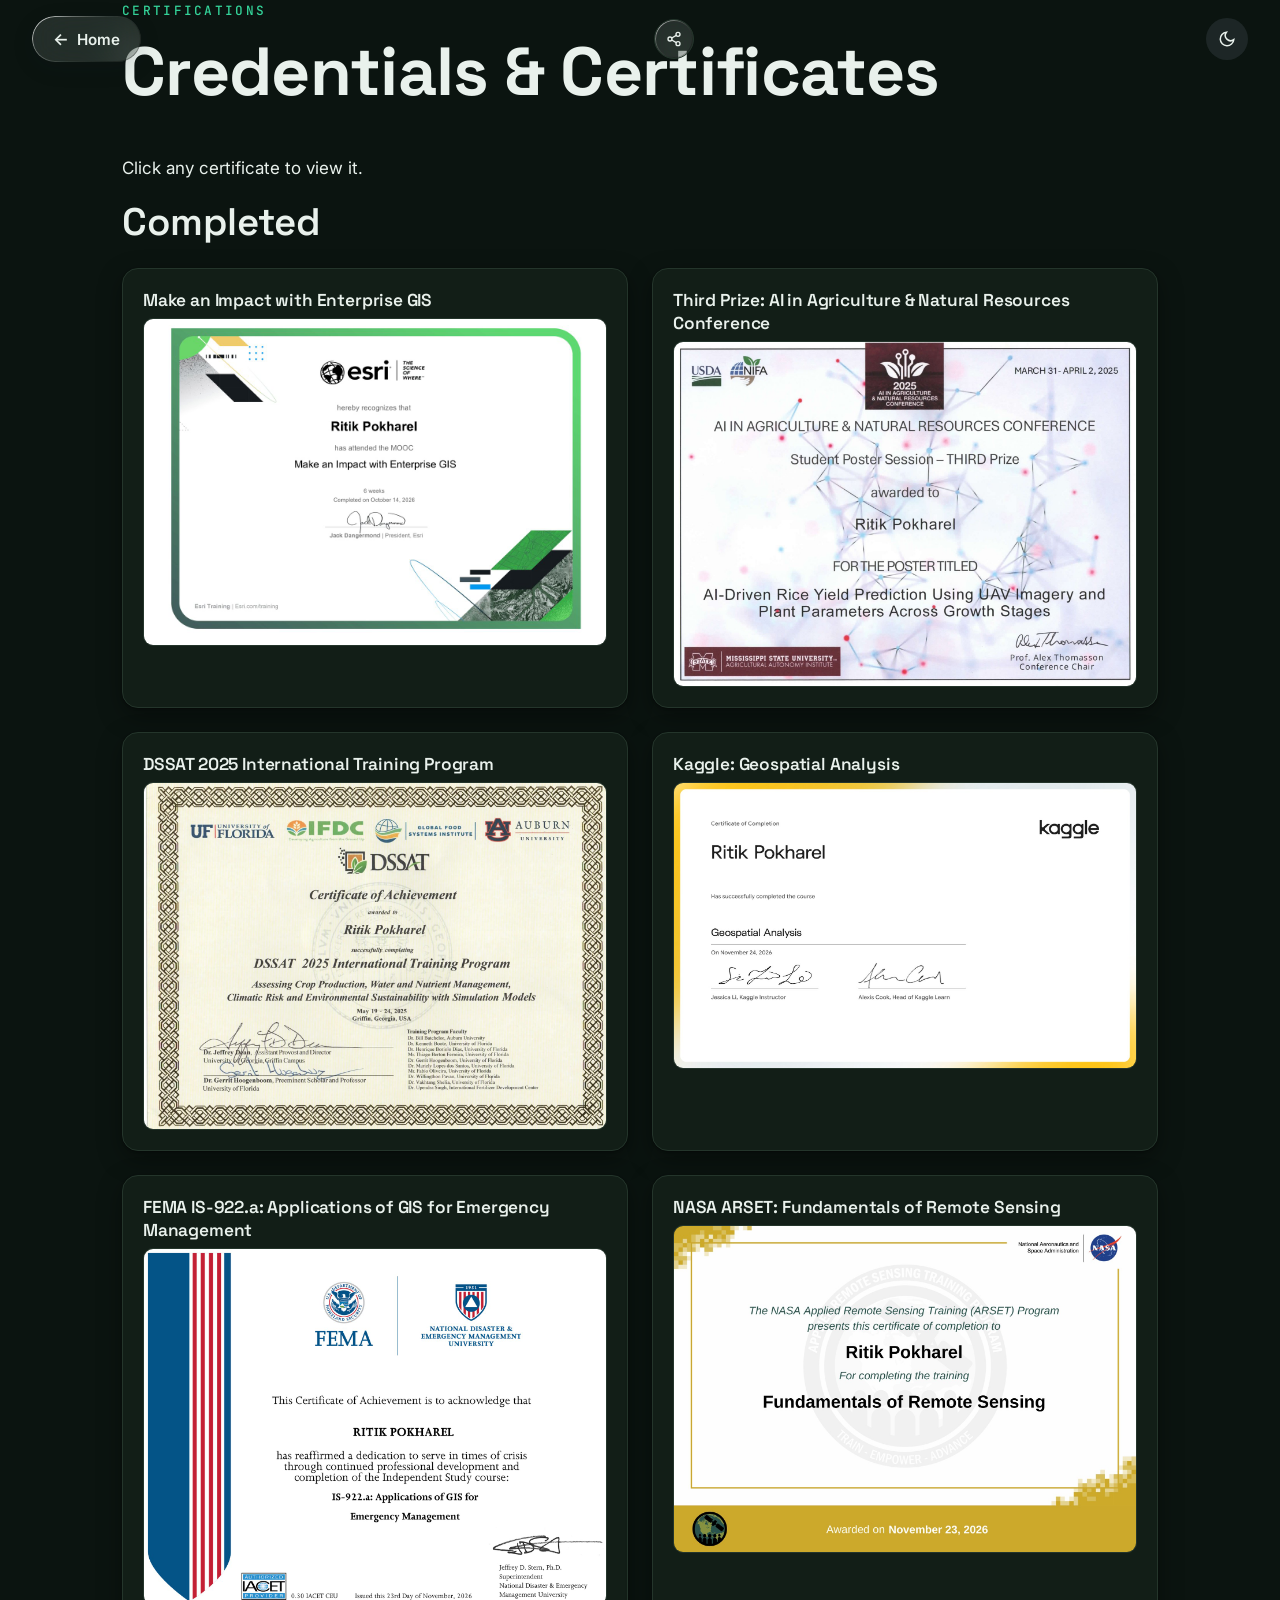
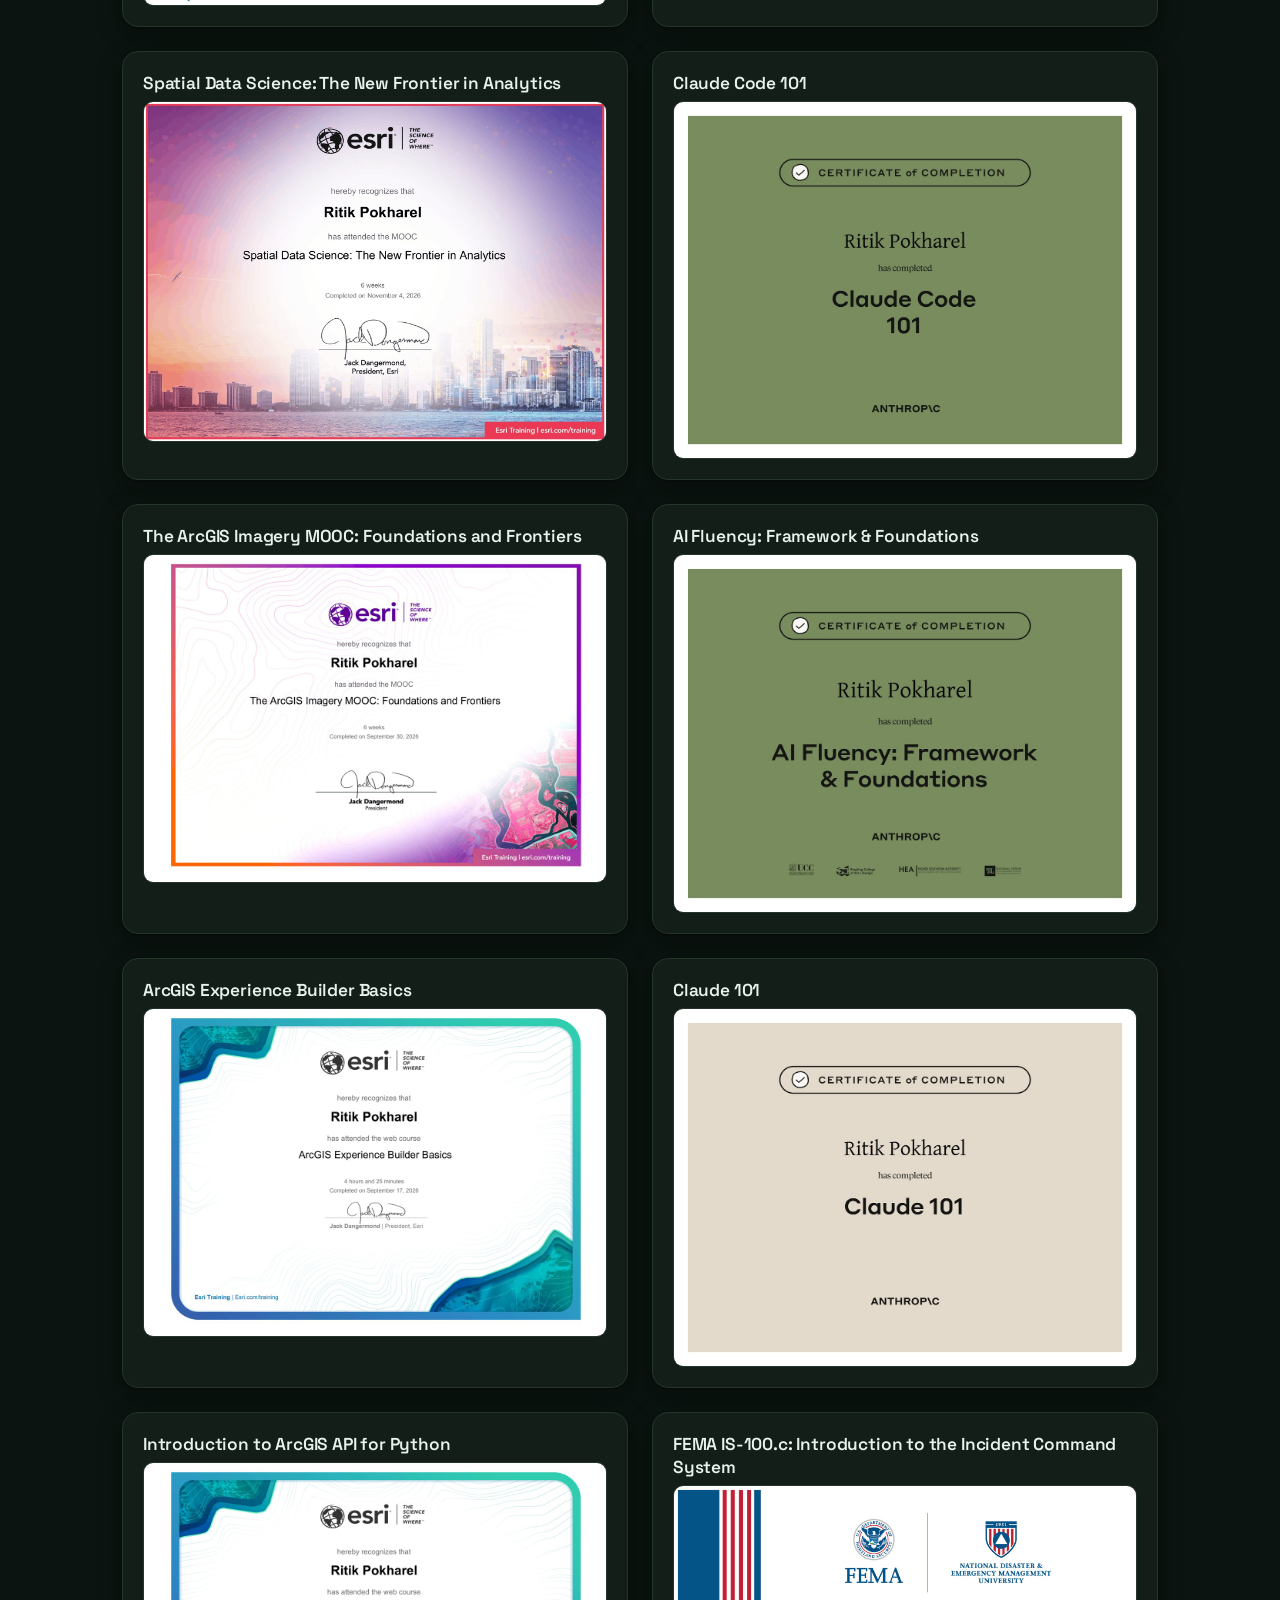
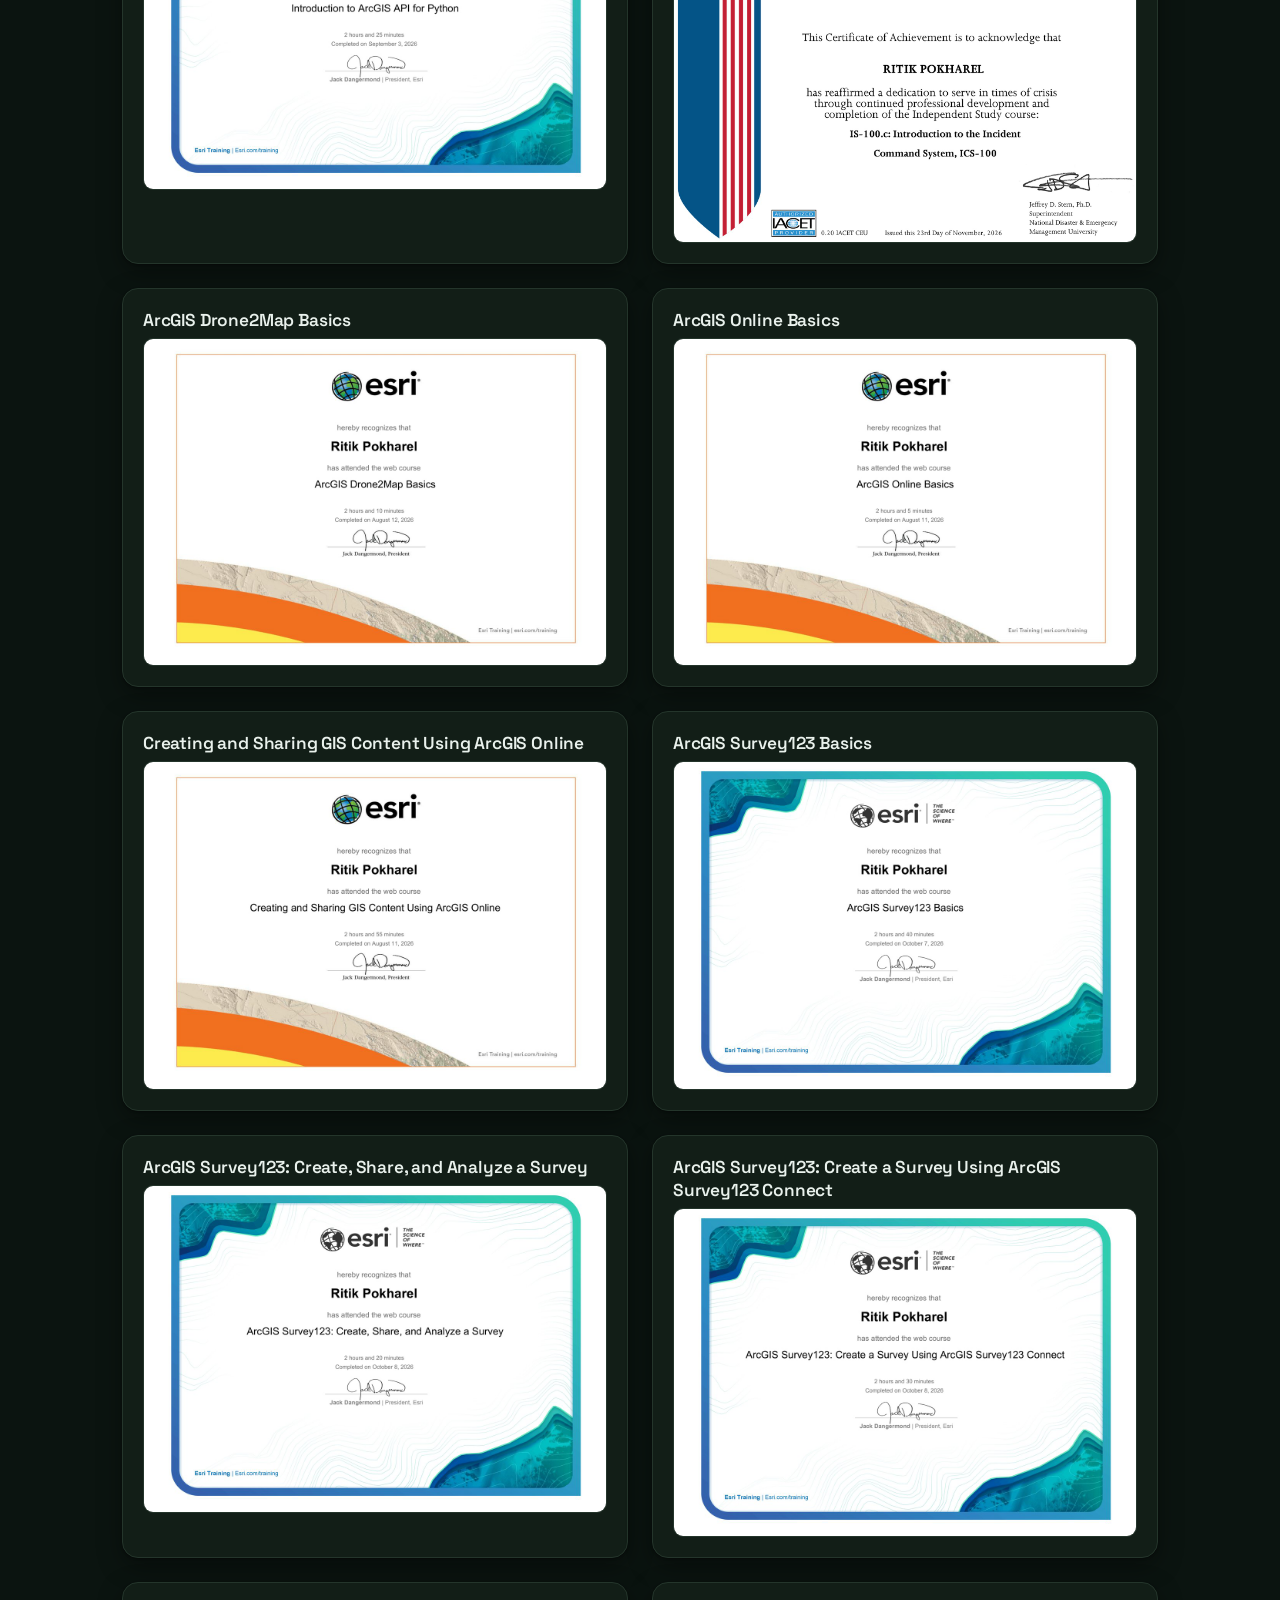
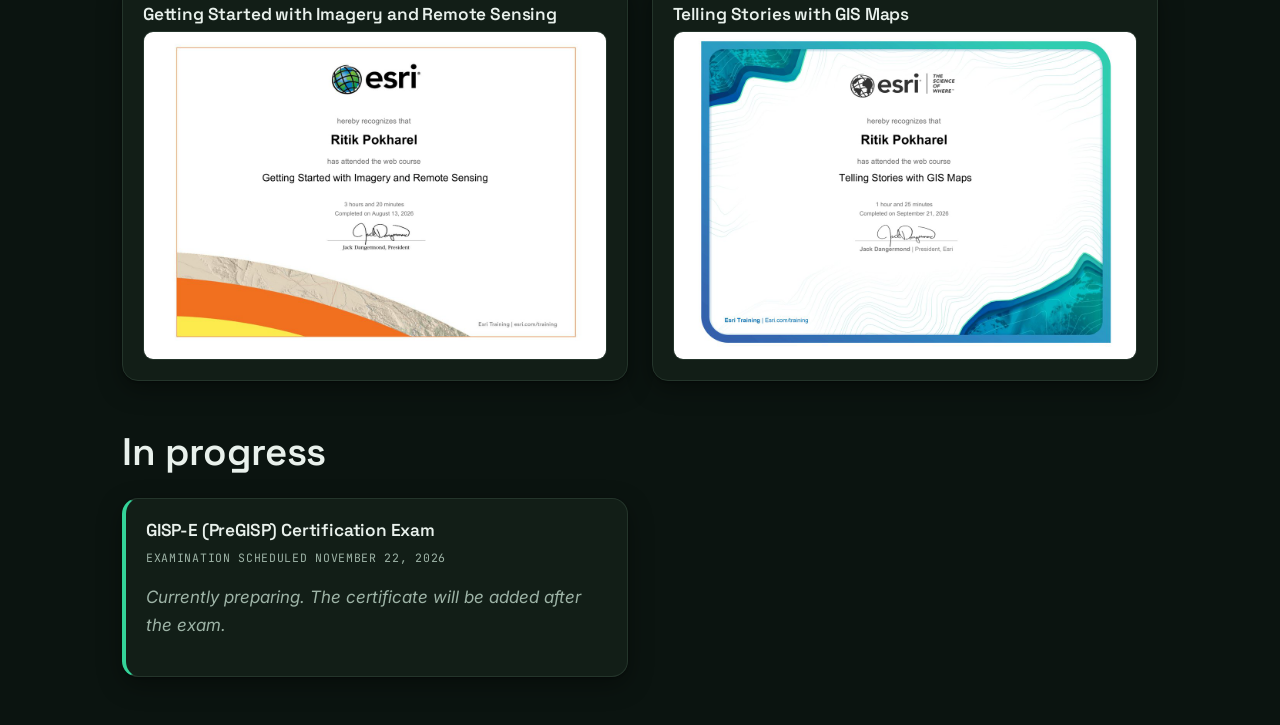
==== commit faf9b763: "Add Kaggle Geospatial Analysis cert at #4; 22 earned; CV updated (1 page)" ====
--- a/certifications.html
+++ b/certifications.html
@@ -53,6 +53,12 @@
         <h3>DSSAT 2025 International Training Program</h3>
         <a class="cert-img" href="assets/img/certs/cert-dssat.jpg" aria-label="View certificate: DSSAT 2025 International Training Program">
           <img src="assets/img/certs/cert-dssat.jpg" alt="Certificate of Achievement: DSSAT 2025 International Training Program" loading="lazy" width="1600" height="1196">
+        </a>
+      </article>
+      <article class="cert-card">
+        <h3>Kaggle: Geospatial Analysis</h3>
+        <a class="cert-img" href="assets/img/certs/cert-kaggle-geospatial.jpg" aria-label="View certificate: Kaggle, Geospatial Analysis">
+          <img src="assets/img/certs/cert-kaggle-geospatial.jpg" alt="Kaggle Certificate of Completion: Geospatial Analysis" loading="lazy" width="1600" height="987">
         </a>
       </article>
       <article class="cert-card">
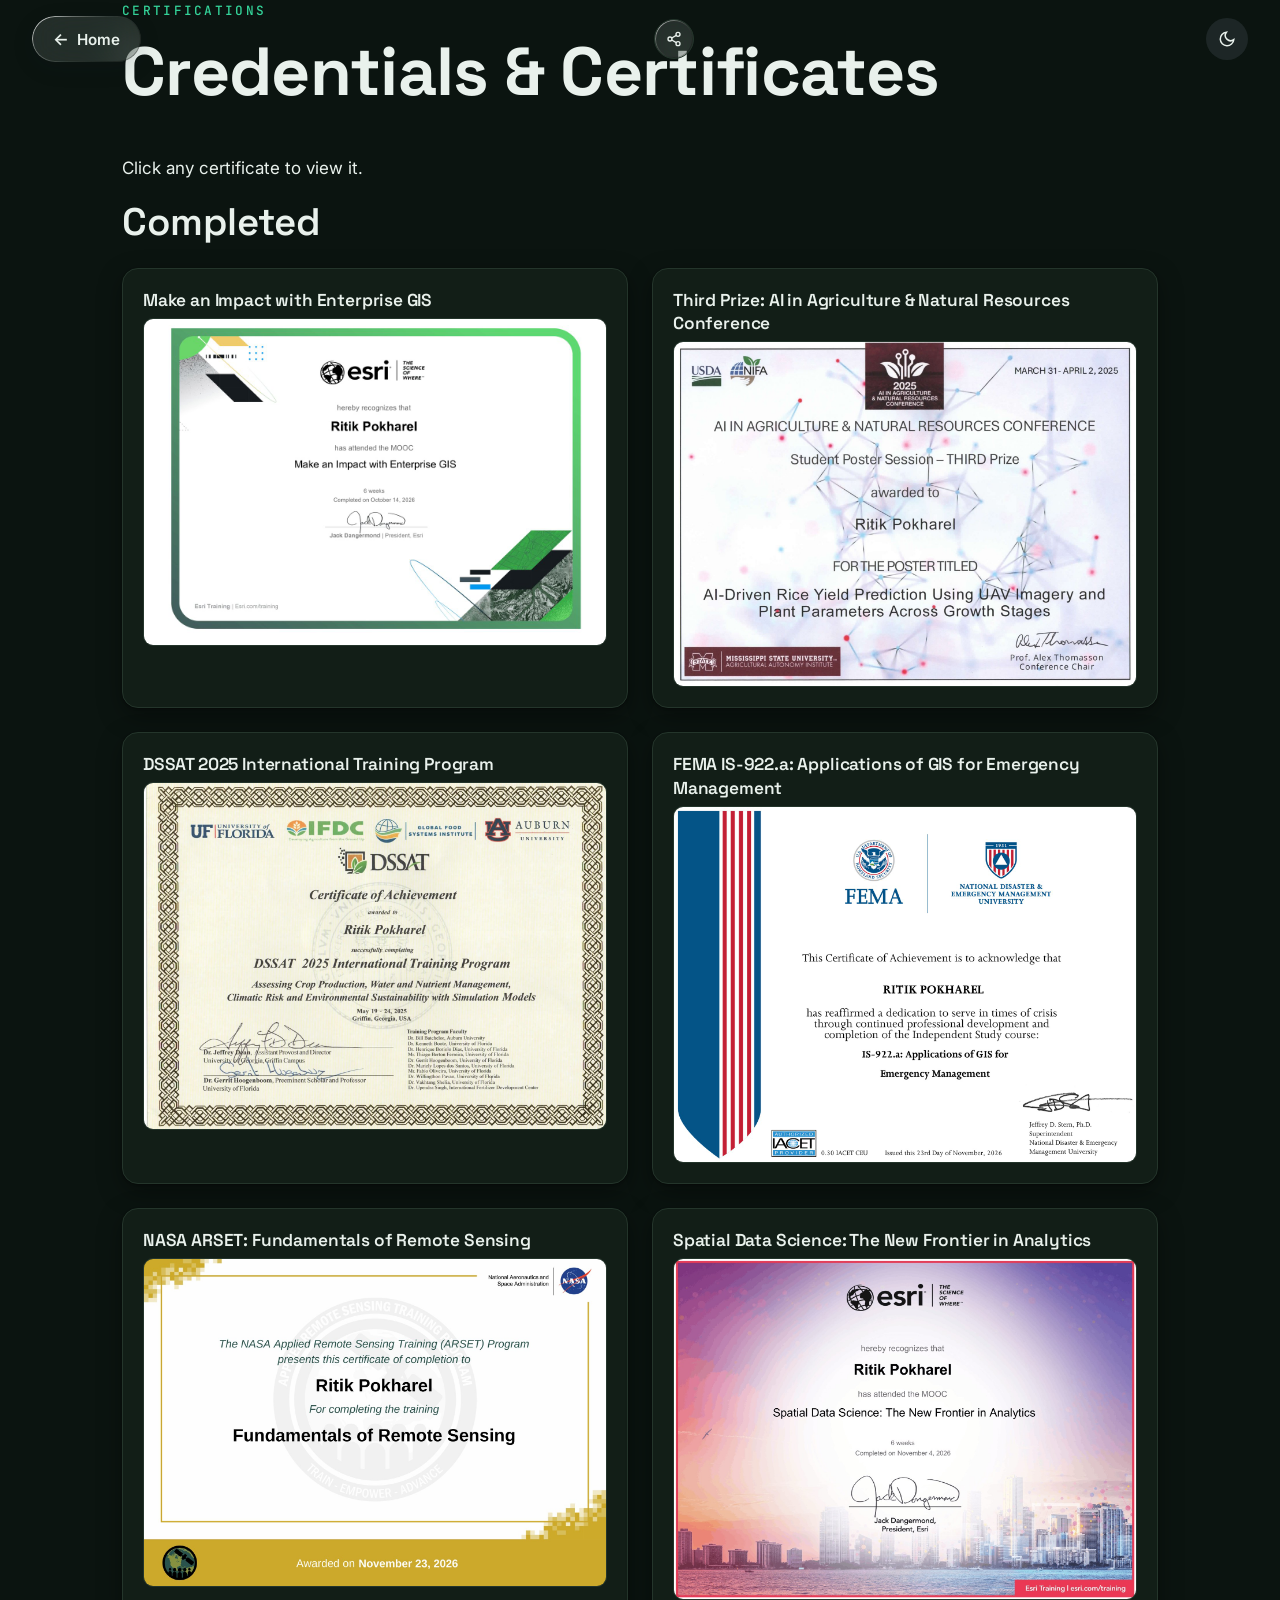
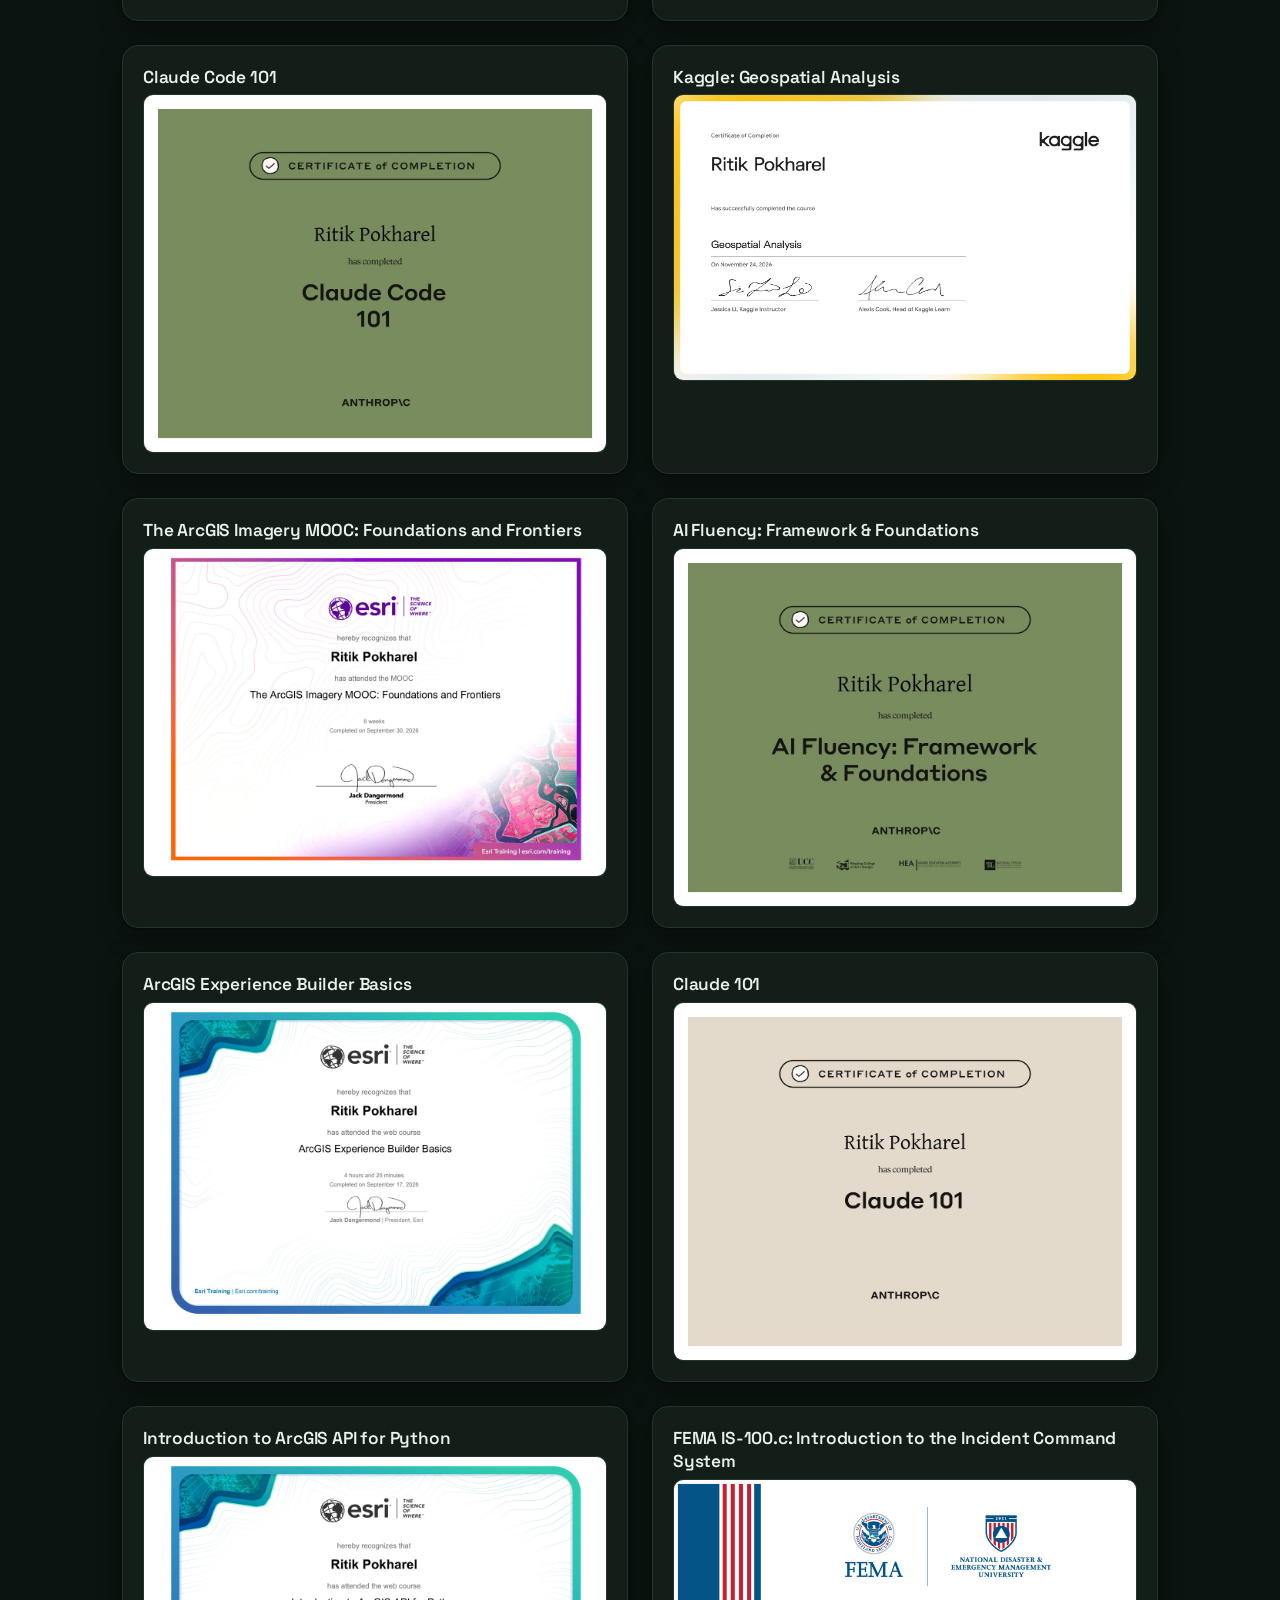
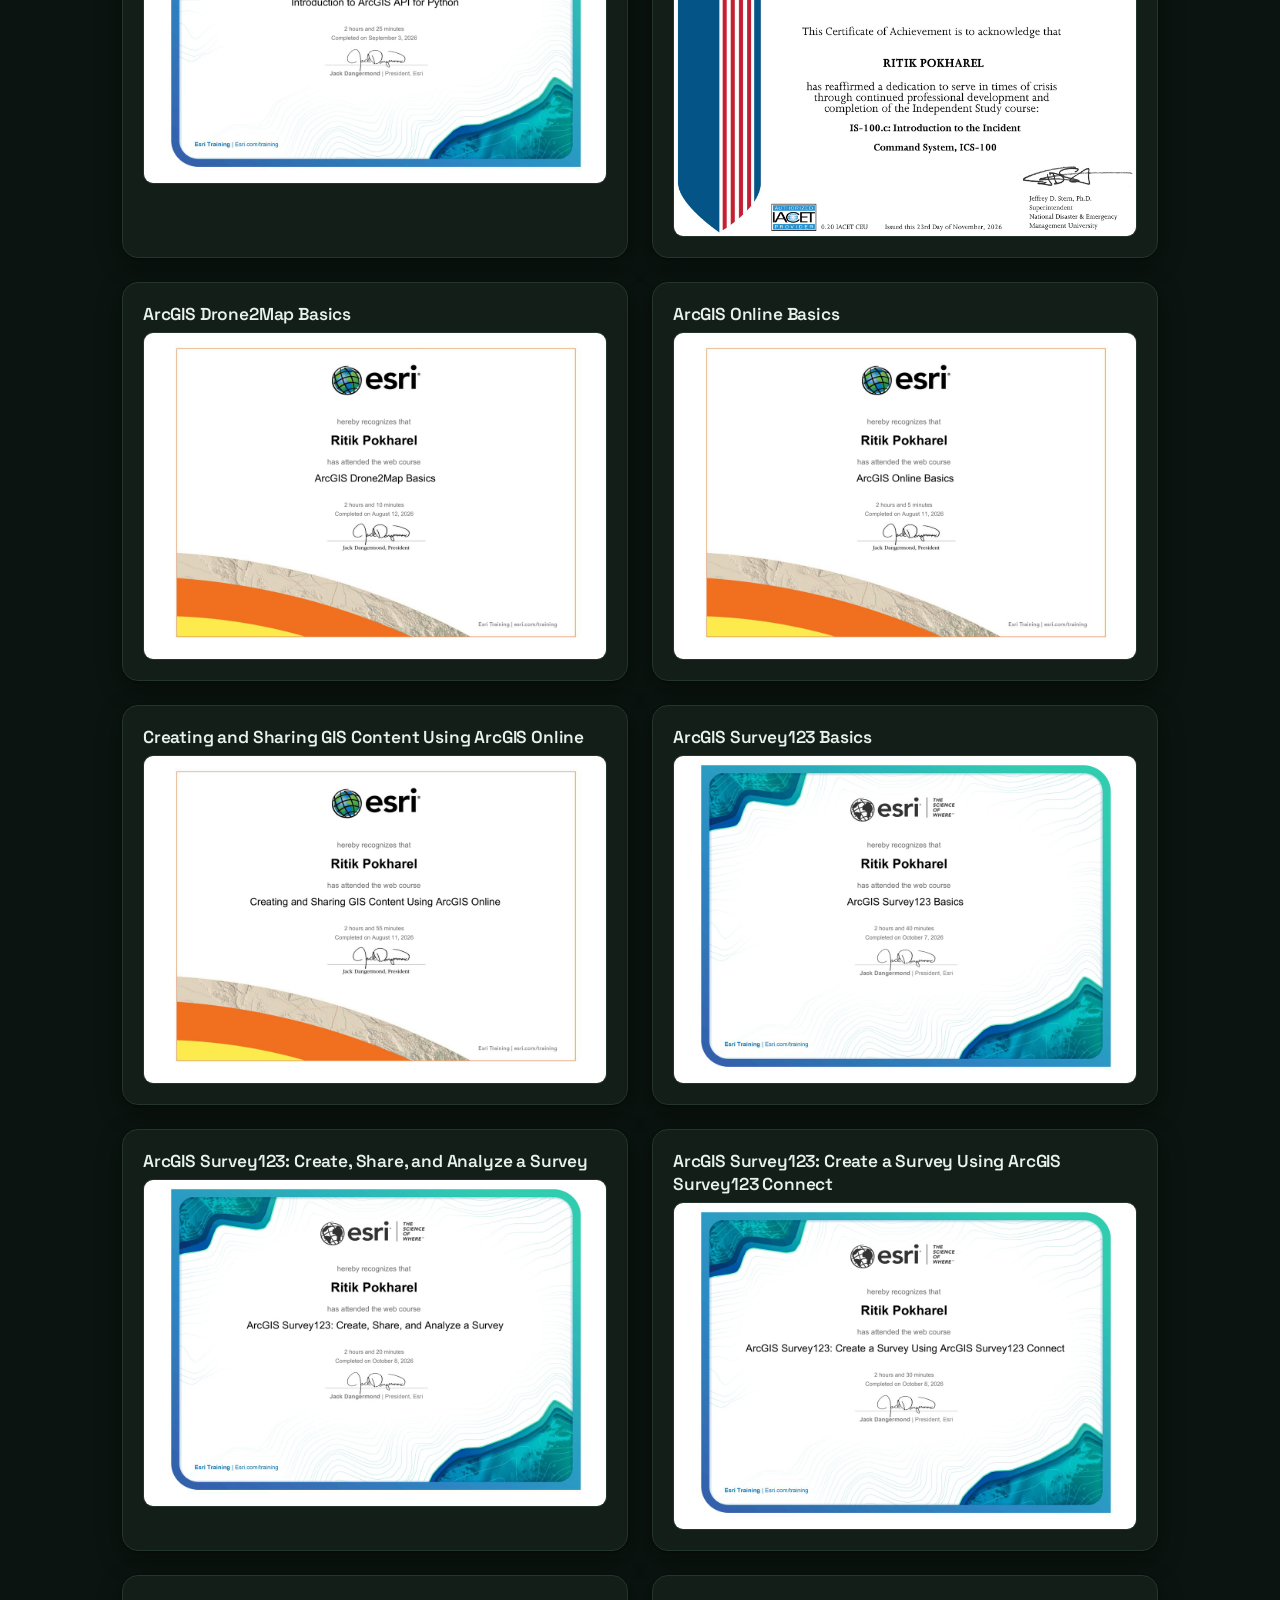
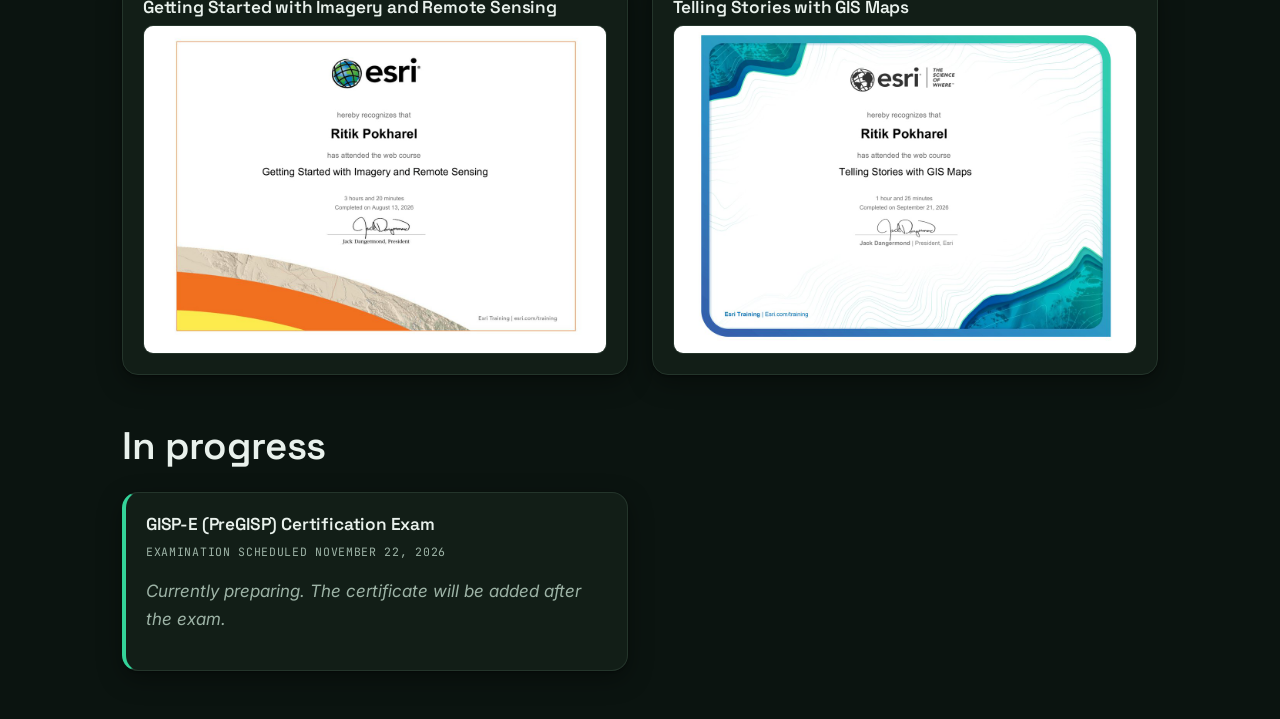
==== commit 0364e53c: "Move Kaggle cert to right after Claude Code 101" ====
--- a/certifications.html
+++ b/certifications.html
@@ -56,12 +56,6 @@
         </a>
       </article>
       <article class="cert-card">
-        <h3>Kaggle: Geospatial Analysis</h3>
-        <a class="cert-img" href="assets/img/certs/cert-kaggle-geospatial.jpg" aria-label="View certificate: Kaggle, Geospatial Analysis">
-          <img src="assets/img/certs/cert-kaggle-geospatial.jpg" alt="Kaggle Certificate of Completion: Geospatial Analysis" loading="lazy" width="1600" height="987">
-        </a>
-      </article>
-      <article class="cert-card">
         <h3>FEMA IS-922.a: Applications of GIS for Emergency Management</h3>
         <a class="cert-img" href="assets/img/certs/cert-fema-is922.jpg" aria-label="View certificate: FEMA IS-922.a, Applications of GIS for Emergency Management">
           <img src="assets/img/certs/cert-fema-is922.jpg" alt="FEMA Certificate of Achievement: IS-922.a, Applications of GIS for Emergency Management" loading="lazy" width="1600" height="1232">
@@ -83,6 +77,12 @@
         <h3>Claude Code 101</h3>
         <a class="cert-img" href="assets/img/certs/cert-claude-code-101.jpg" aria-label="View certificate: Claude Code 101">
           <img src="assets/img/certs/cert-claude-code-101.jpg" alt="Certificate of completion: Claude Code 101" loading="lazy" width="1200" height="927">
+        </a>
+      </article>
+      <article class="cert-card">
+        <h3>Kaggle: Geospatial Analysis</h3>
+        <a class="cert-img" href="assets/img/certs/cert-kaggle-geospatial.jpg" aria-label="View certificate: Kaggle, Geospatial Analysis">
+          <img src="assets/img/certs/cert-kaggle-geospatial.jpg" alt="Kaggle Certificate of Completion: Geospatial Analysis" loading="lazy" width="1600" height="987">
         </a>
       </article>
       <article class="cert-card">
